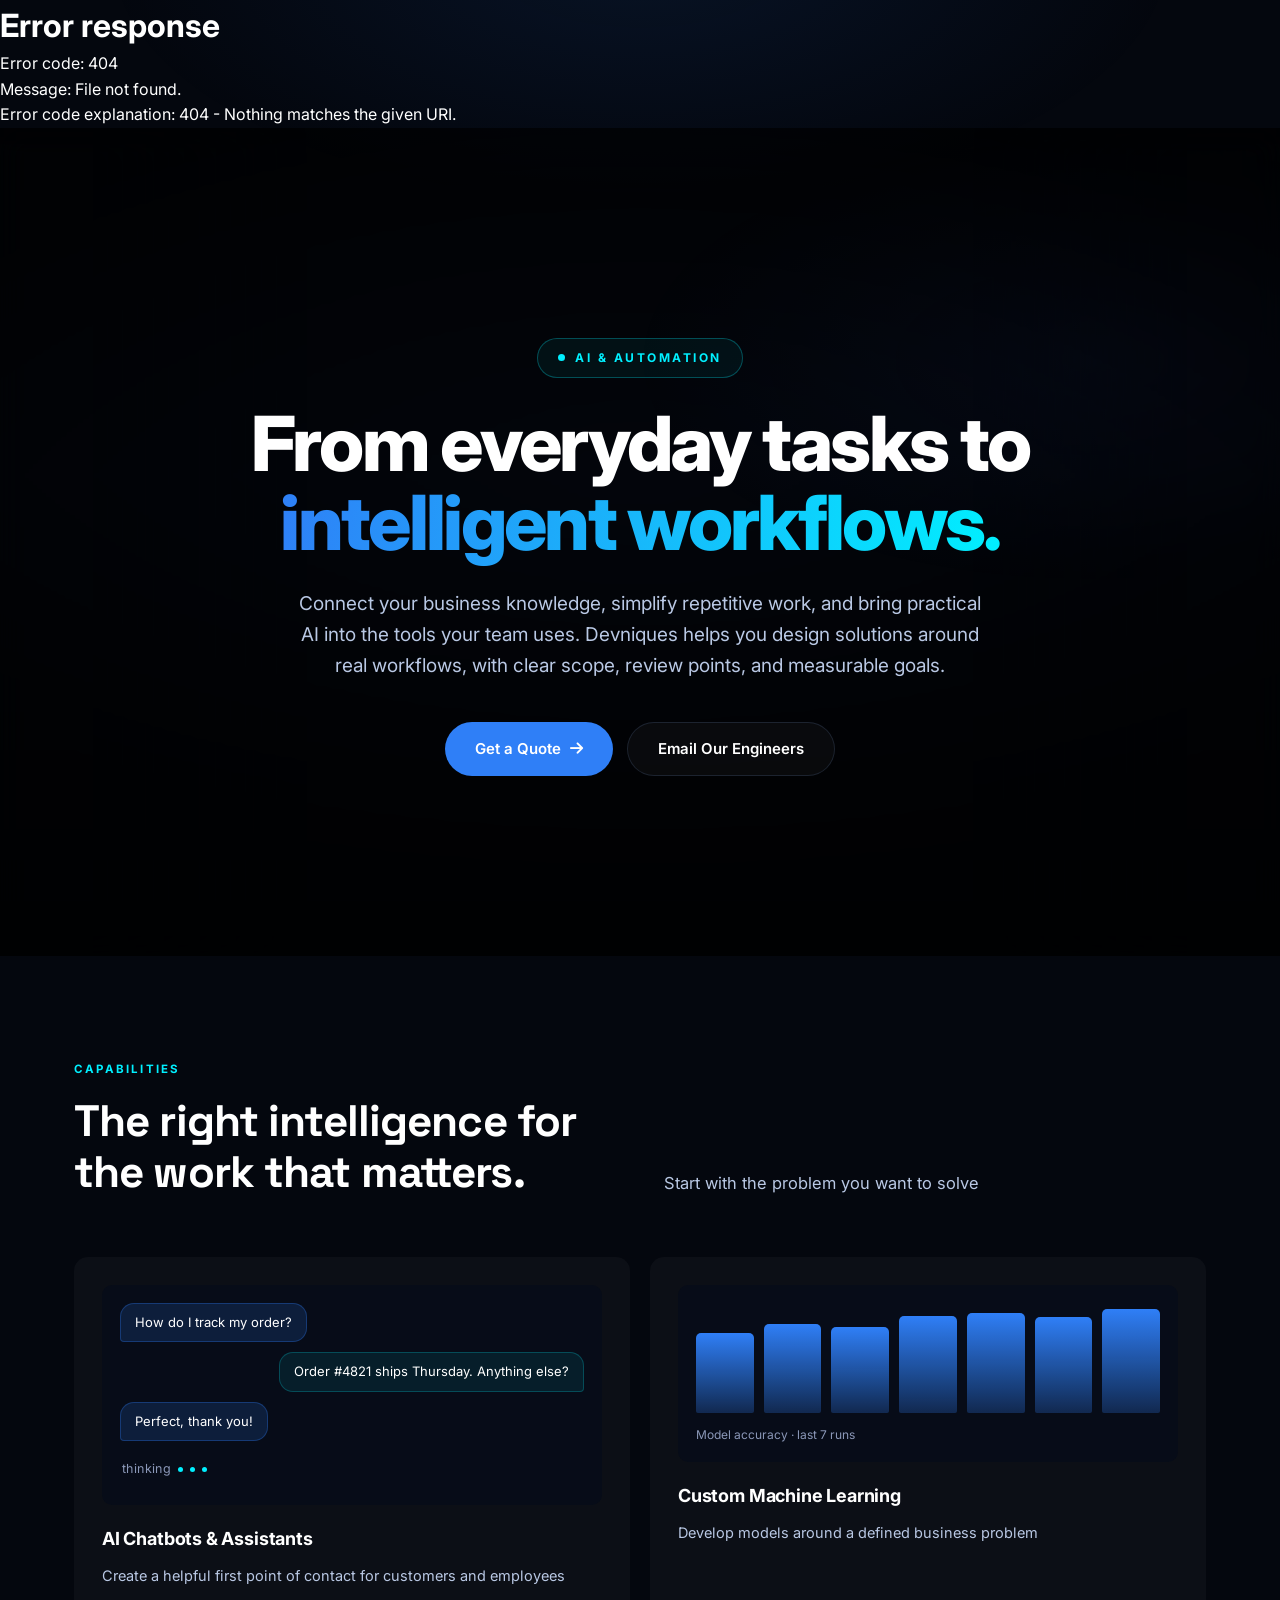
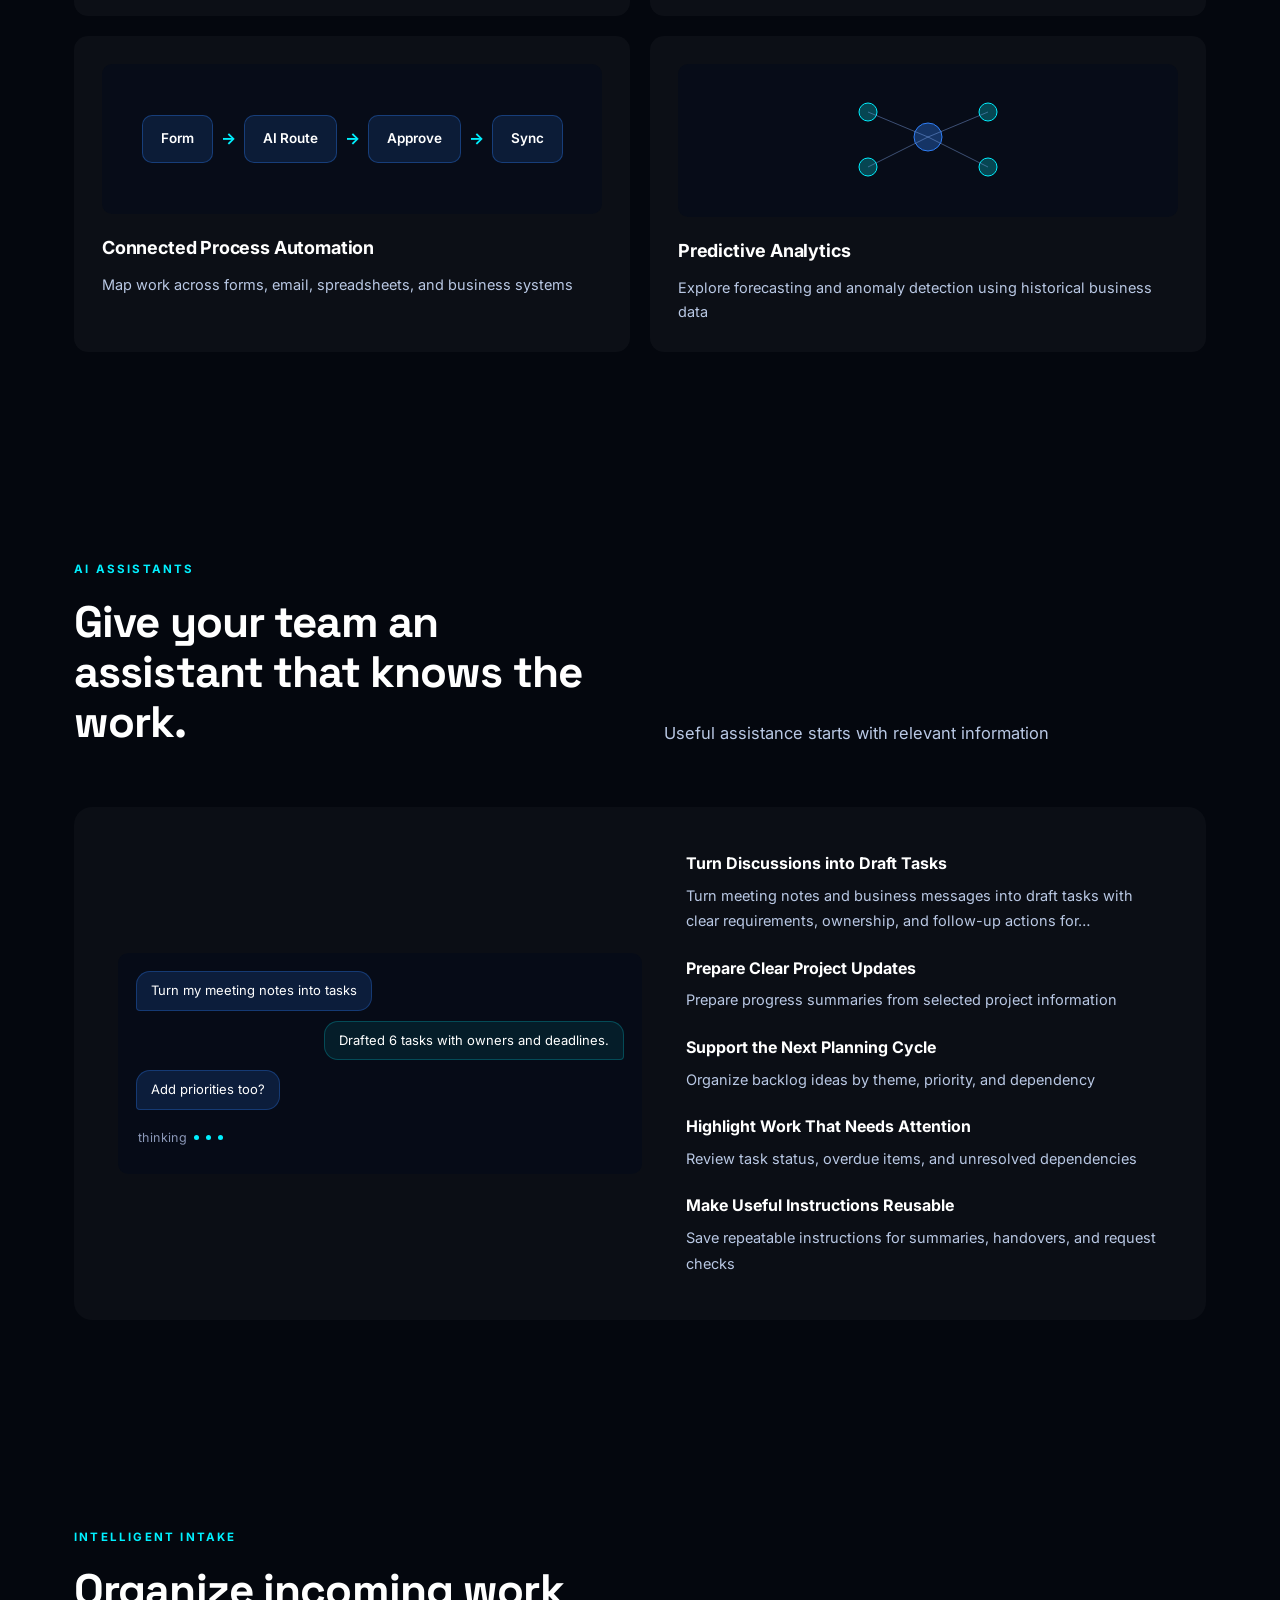
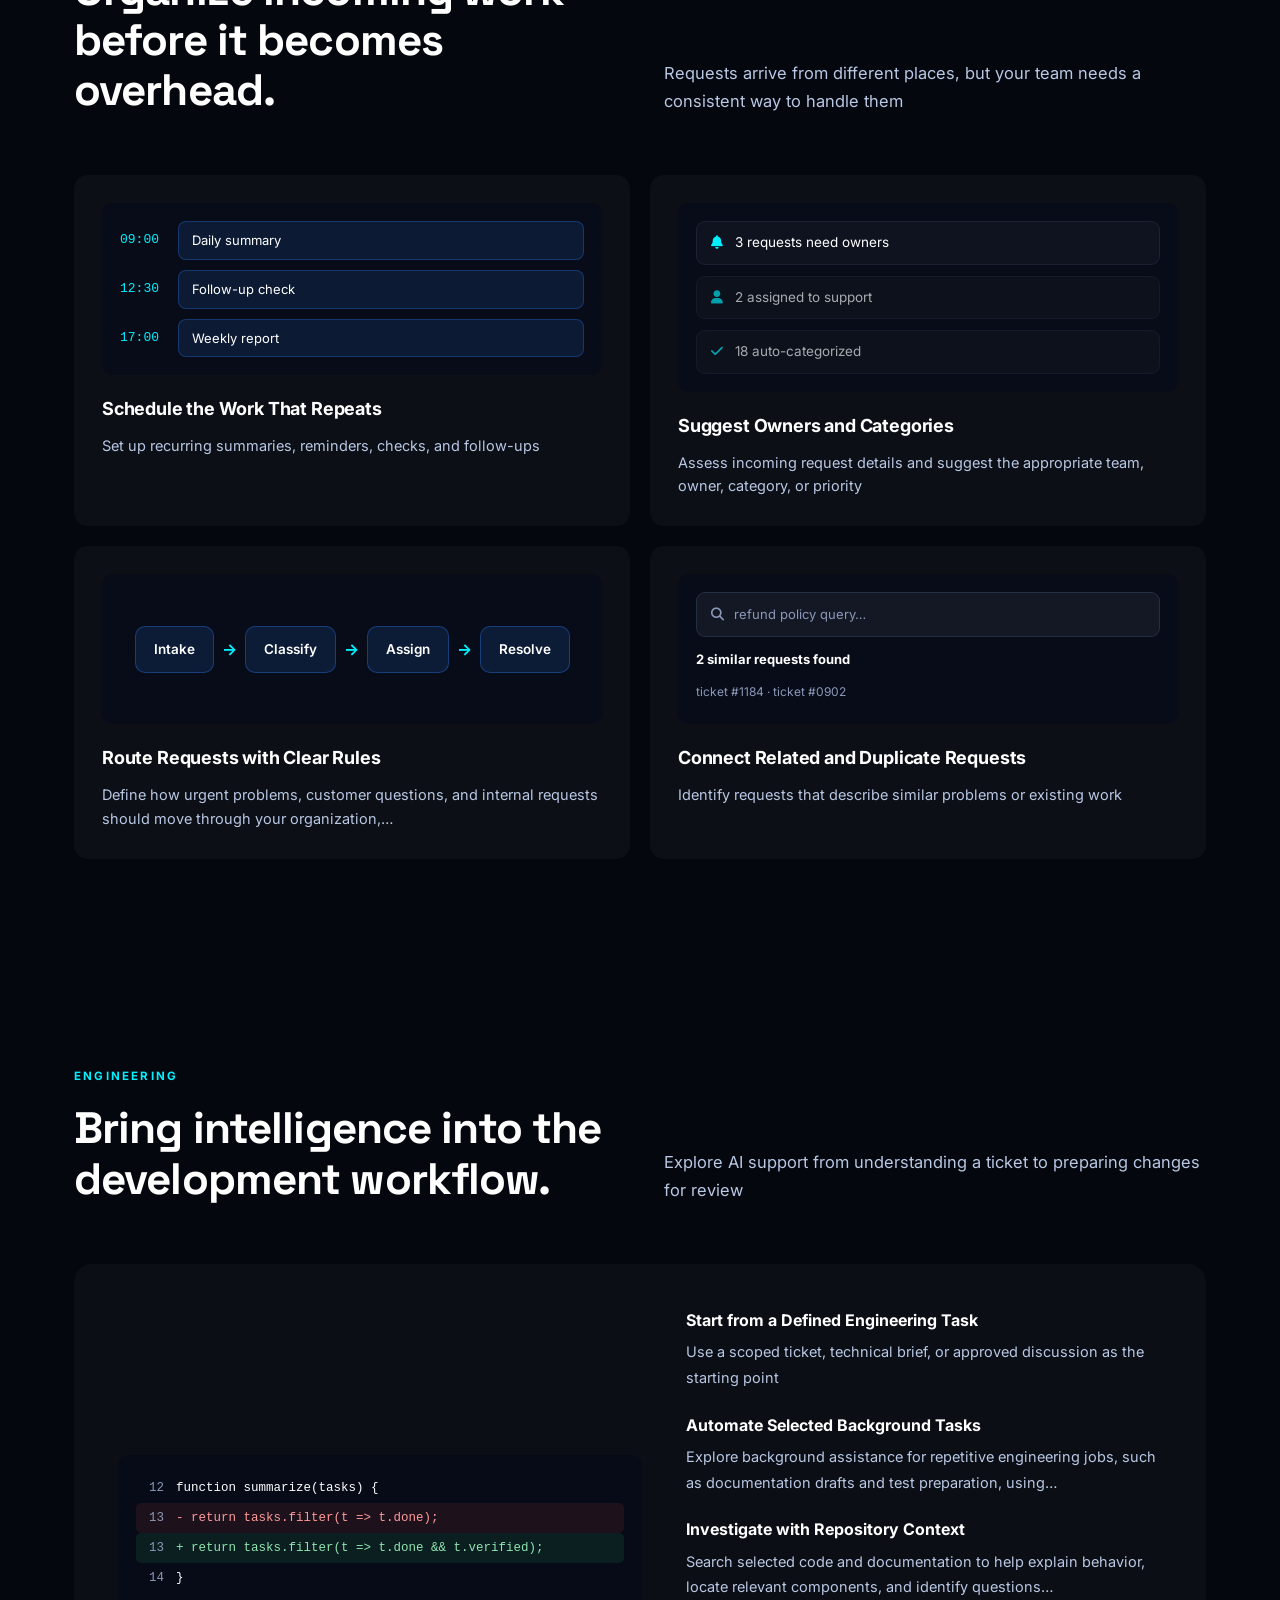
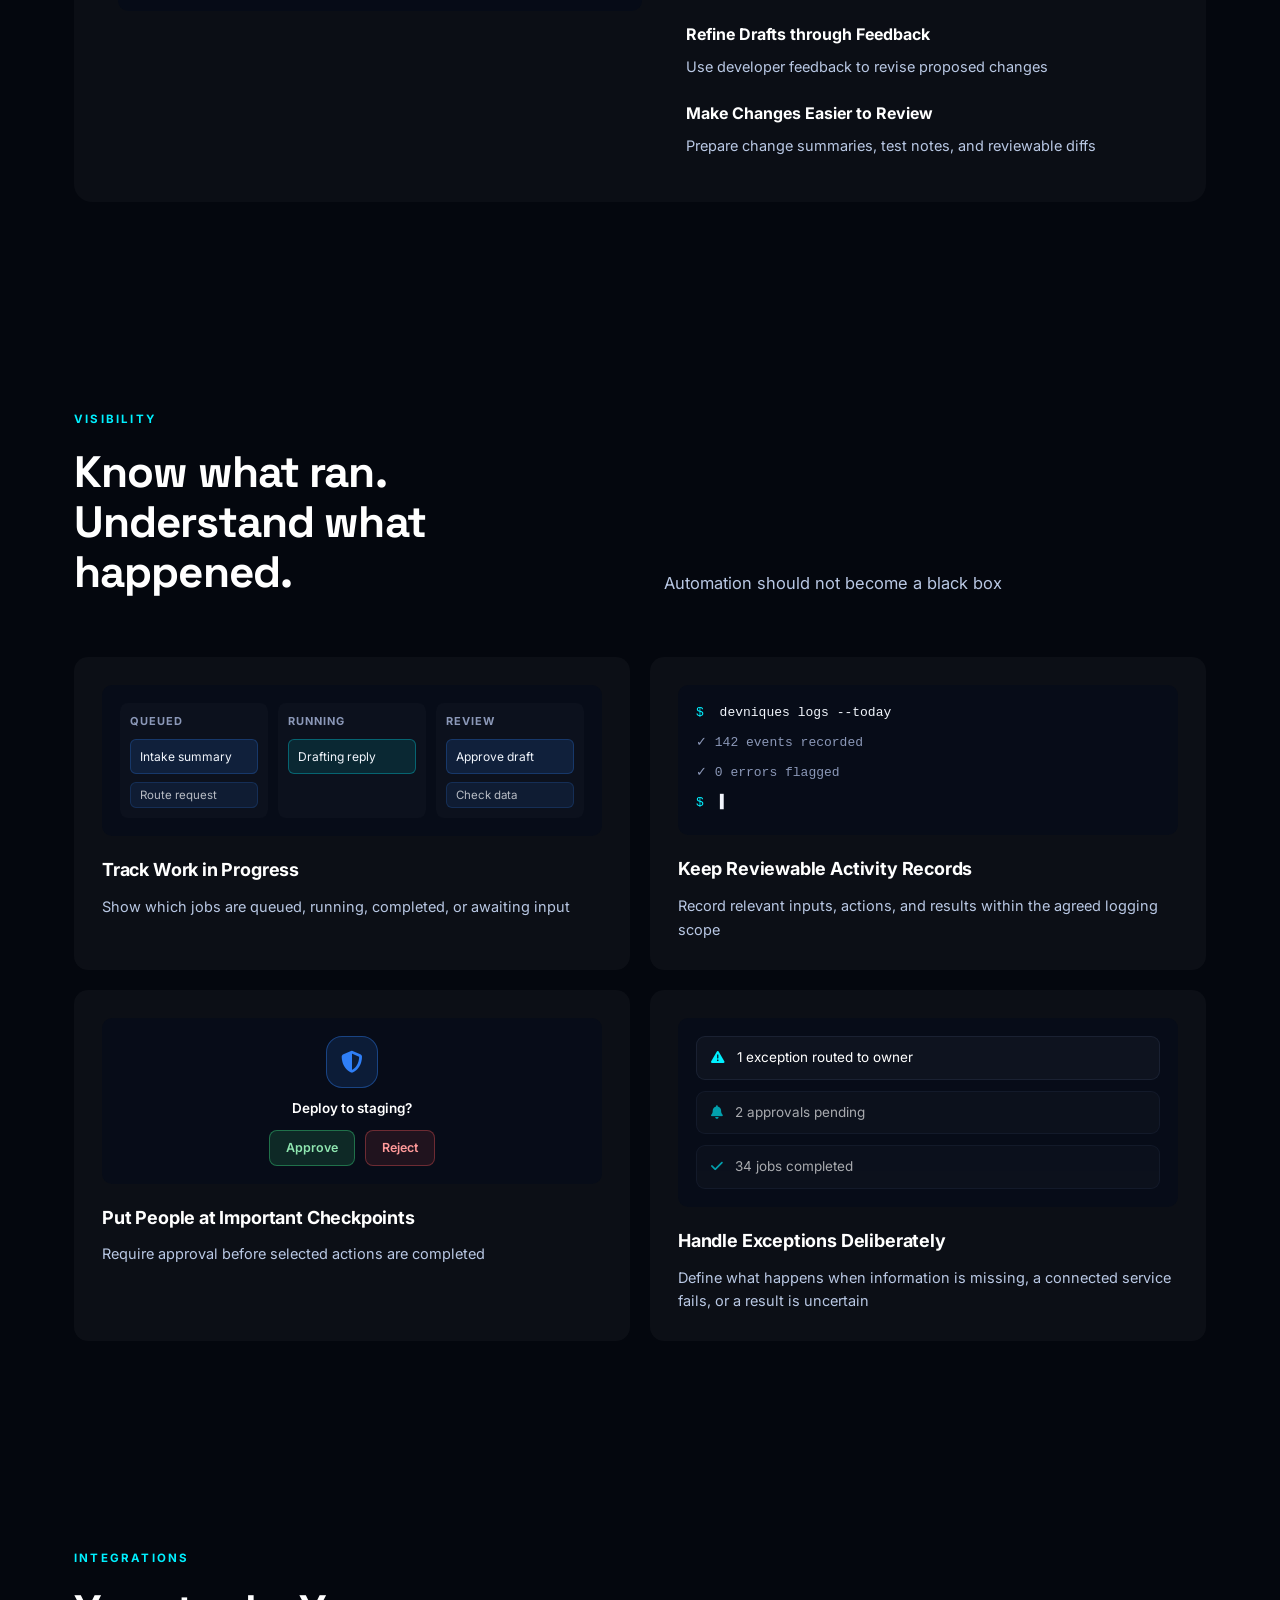
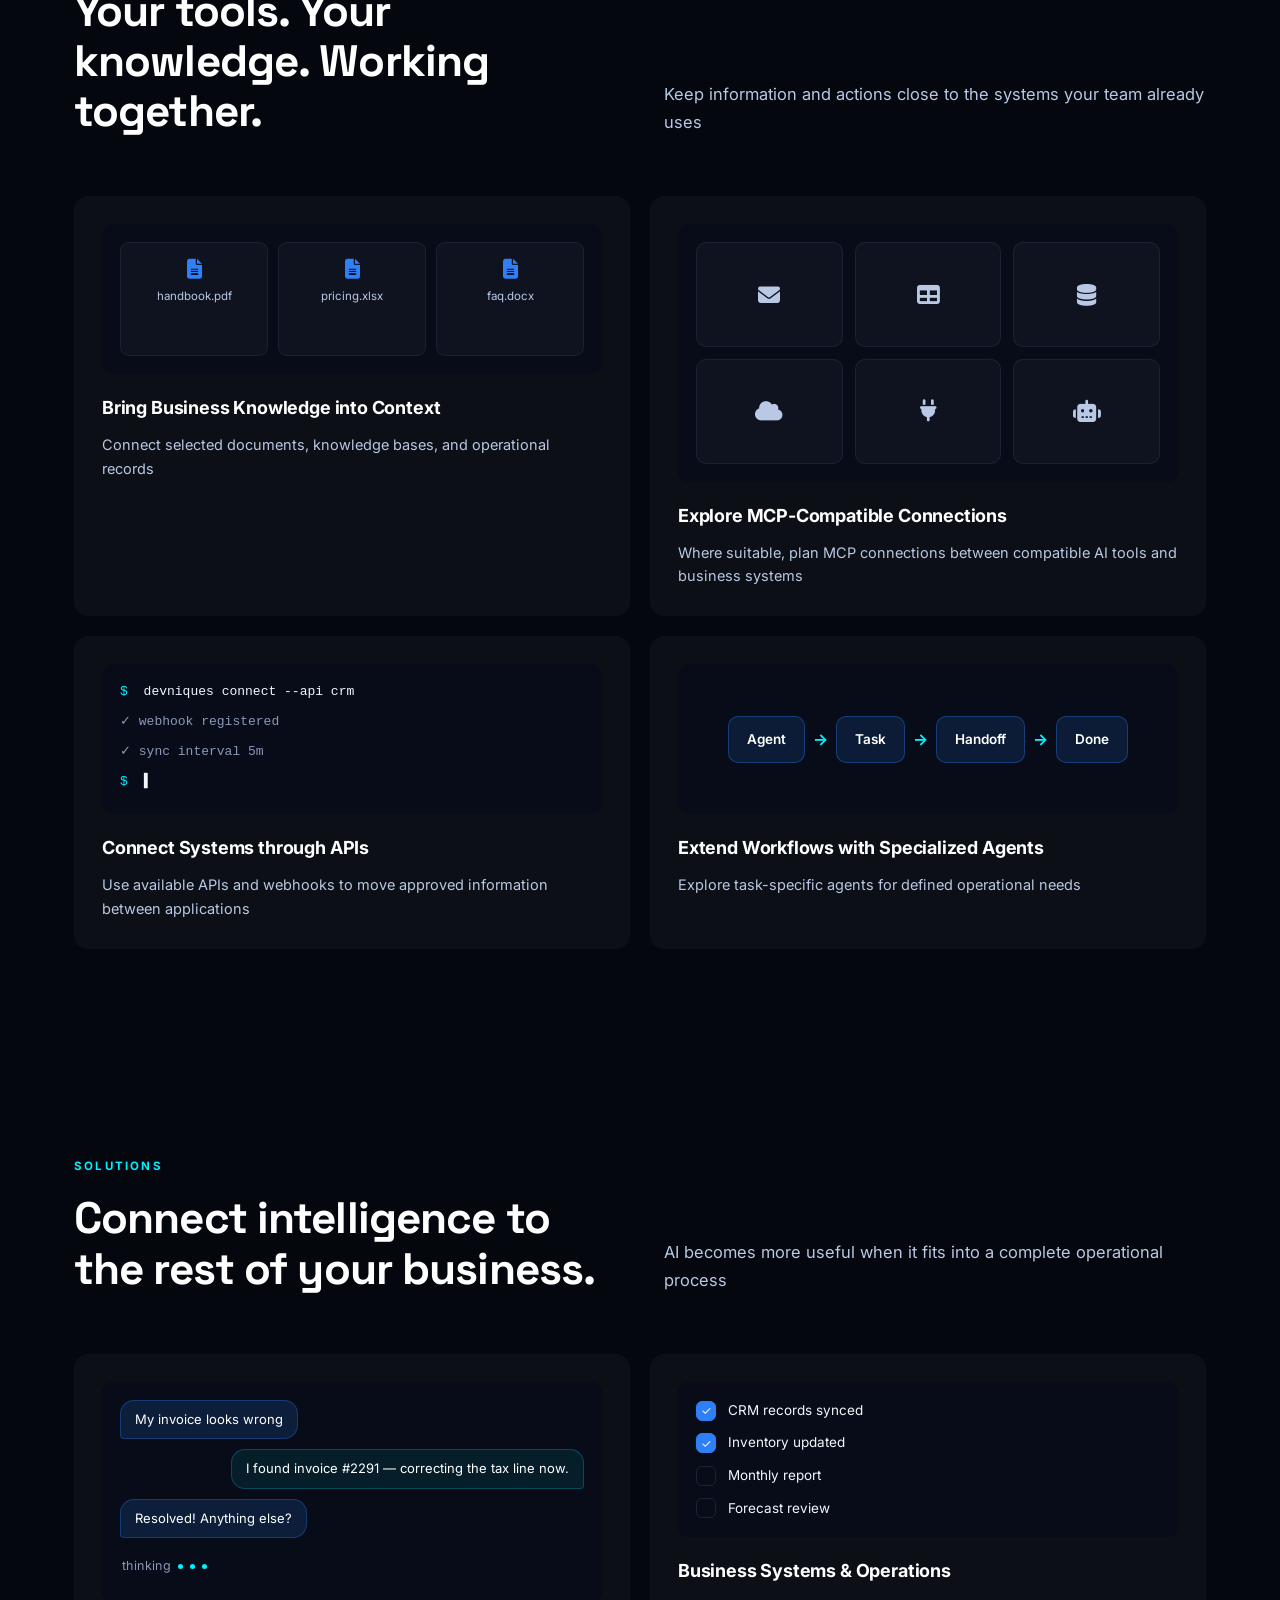
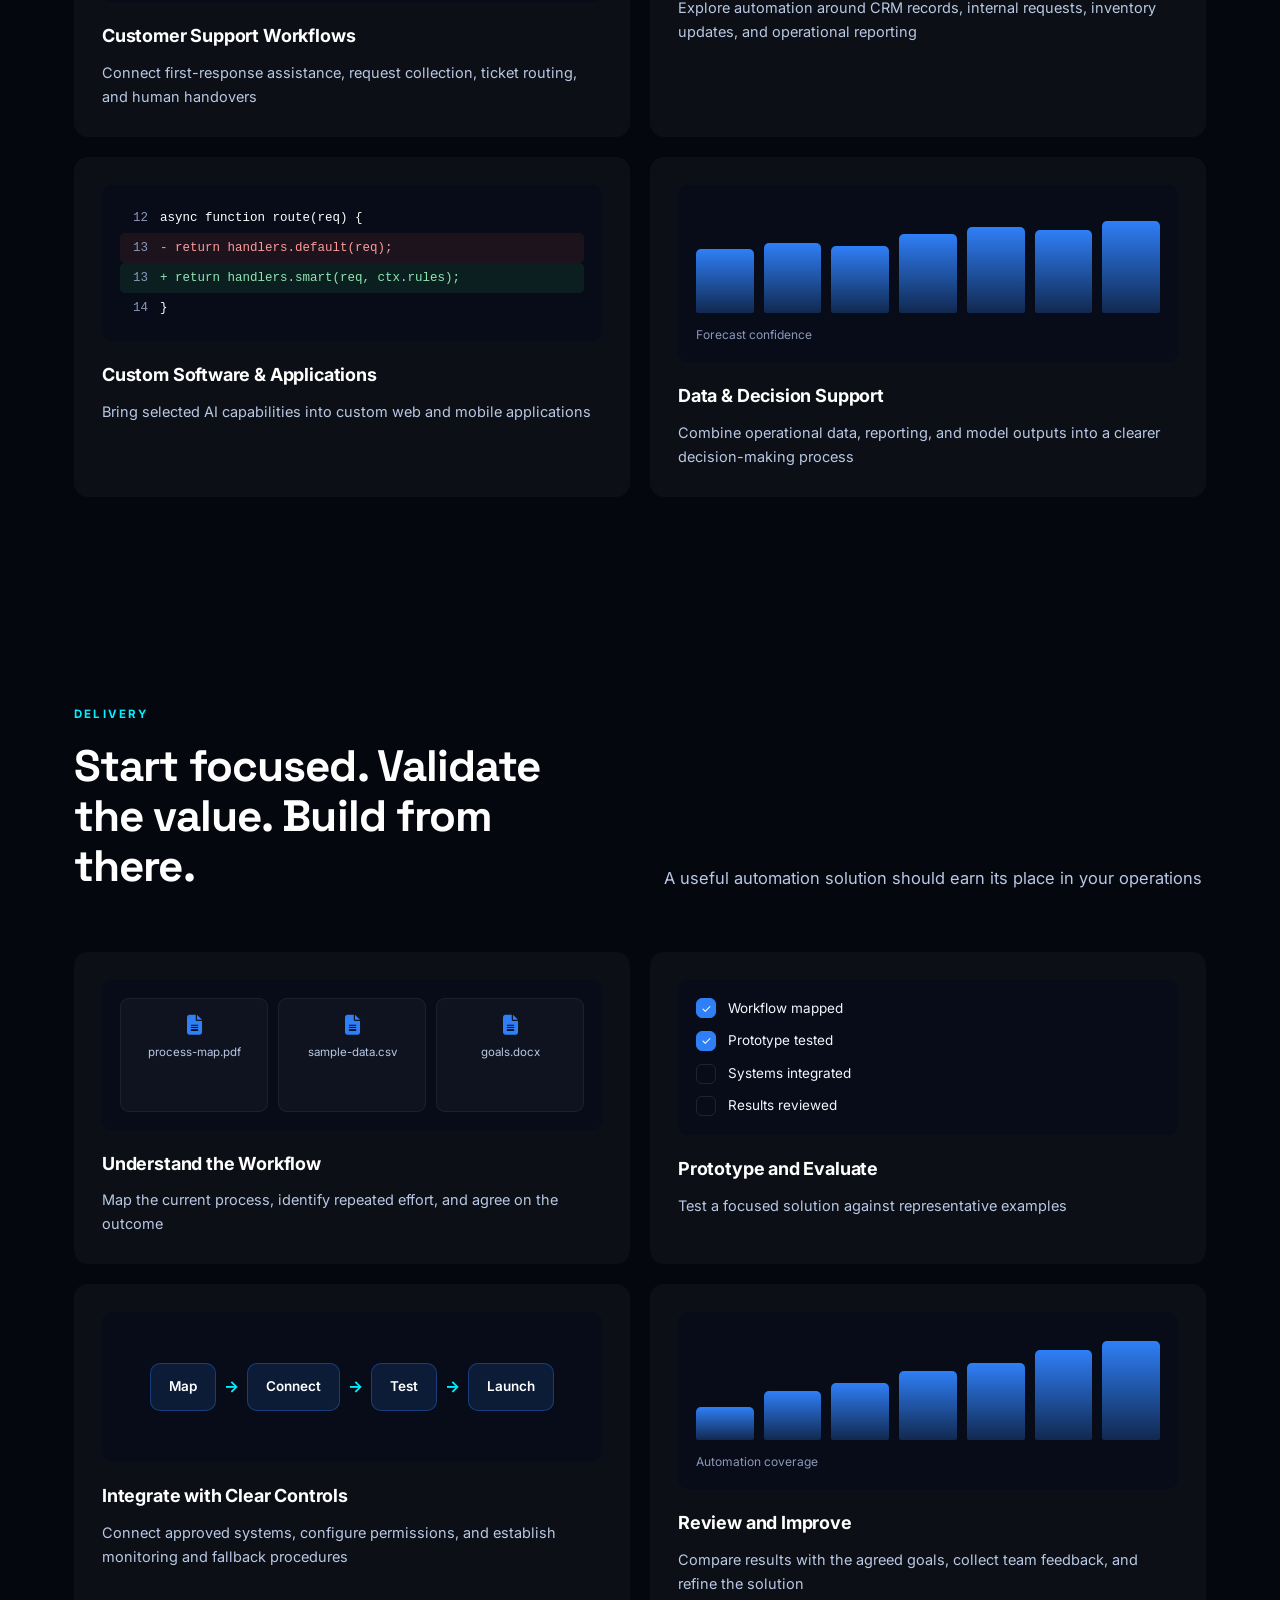
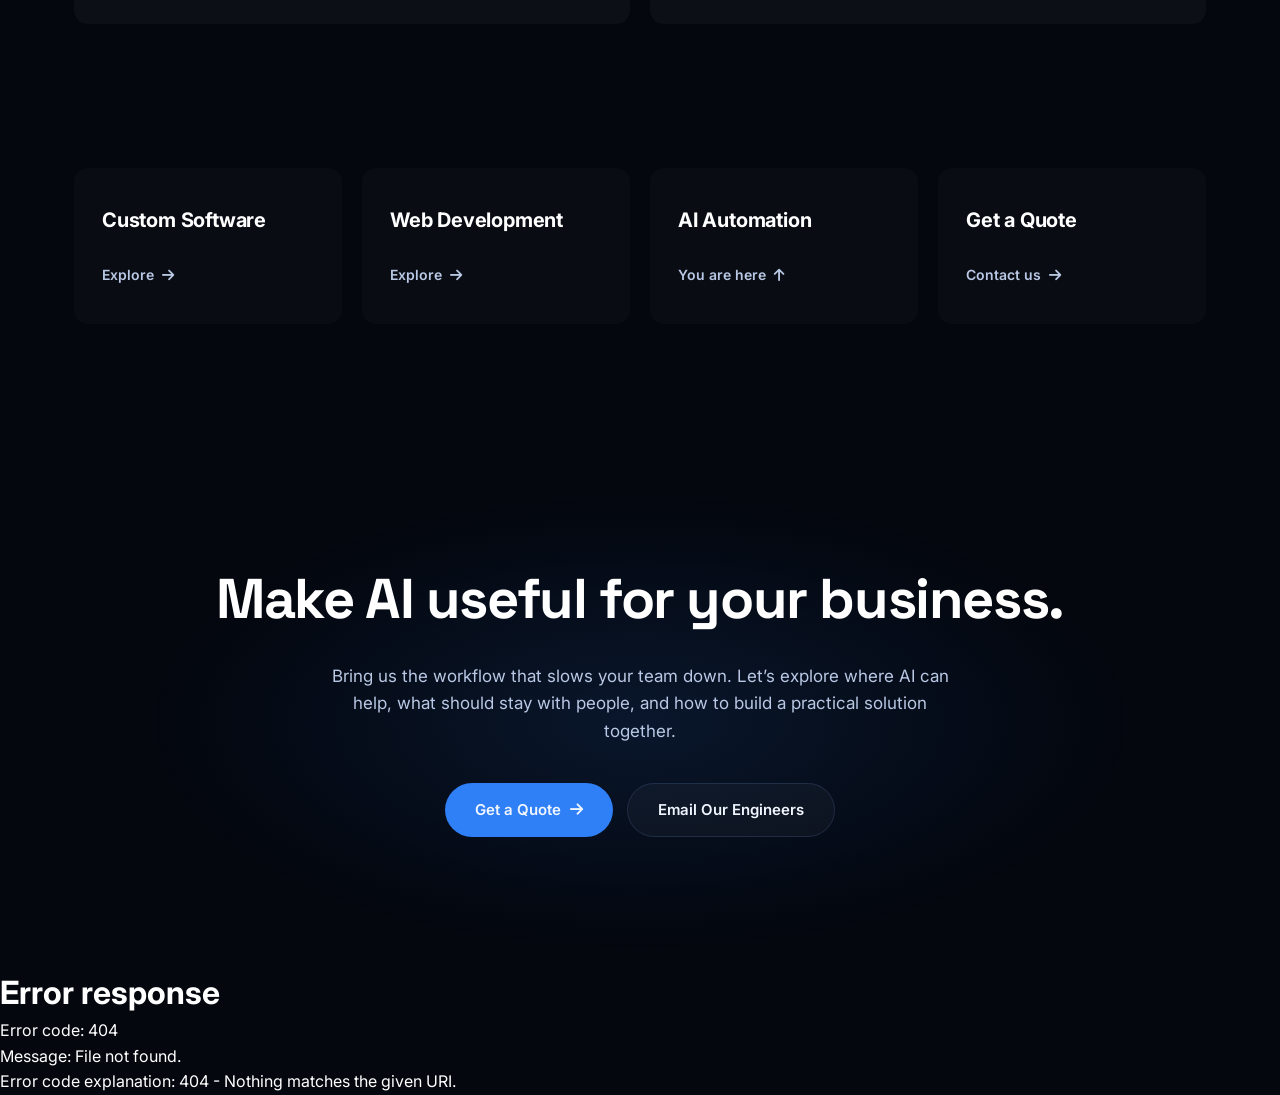
==== ai-automation.html @ 5cc336f6 "Add files via upload" ====
<!DOCTYPE html>
<html lang="en">
<head>
<meta charset="UTF-8">
<meta name="viewport" content="width=device-width, initial-scale=1.0">
<title>AI Automation &ndash; Devniques</title>
<meta name="description" content="AI assistants, custom machine learning, connected workflows, and predictive insights built around your business by Devniques.">
<link rel="preconnect" href="https://fonts.googleapis.com">
<link rel="preconnect" href="https://fonts.gstatic.com" crossorigin>
<link href="https://fonts.googleapis.com/css2?family=Inter:wght@400;500;600;700;800&display=swap" rel="stylesheet">
<link href="https://fonts.googleapis.com/css2?family=Space+Grotesk:wght@500;600;700&display=swap" rel="stylesheet">
<link rel="icon" href="logo-dark.png">
<link rel="stylesheet" href="https://cdnjs.cloudflare.com/ajax/libs/font-awesome/6.4.0/css/all.min.css">
<link rel="stylesheet" href="assets/shared.css">
<style>
/* ===== LINEAR-STYLE AI PAGE — Devniques theme ===== */
:root{
  --lx-bg:#04070e; --lx-bg2:#0a1633;
  --lx-ink:#ffffff; --lx-ink2:#f2f6fd; --lx-muted:#b9c8e4; --lx-muted2:#8b98b8;
  --lx-blue:#2f7ff7; --lx-blue-d:#0d55c4; --lx-cyan:#00f0ff;
  --lx-line:rgba(140,180,255,.14); --lx-line-soft:rgba(140,180,255,.09);
  --lx-card:rgba(255,255,255,.028); --lx-radius:14px;
}
*{margin:0;padding:0;box-sizing:border-box}
html{scroll-behavior:smooth}
body{font-family:'Inter',system-ui,-apple-system,sans-serif;color:var(--lx-ink);background:var(--lx-bg);line-height:1.6;-webkit-font-smoothing:antialiased;overflow-x:hidden}
body::before{content:"";position:fixed;inset:0;z-index:-1;pointer-events:none;
  background:radial-gradient(ellipse 60% 40% at 50% -5%,rgba(47,127,247,.10),transparent 70%),
             radial-gradient(ellipse 50% 35% at 85% 40%,rgba(22,41,92,.25),transparent 70%);}
img{max-width:100%;display:block}
a{text-decoration:none;color:inherit}
.wrap{max-width:1180px;margin:0 auto;padding:0 24px}
/* reveal */
.rv{opacity:0;transform:translateY(26px);transition:opacity .7s ease,transform .7s ease}
.rv.in{opacity:1;transform:none}
/* ===== HERO ===== */
.lx-hero{position:relative;min-height:92vh;display:flex;align-items:center;justify-content:center;text-align:center;overflow:hidden;padding:140px 24px 110px}
.lx-hero-bg{position:absolute;inset:0;z-index:0;overflow:hidden}
.lx-hero-bg video{position:absolute;inset:-45px;width:calc(100% + 90px);height:calc(100% + 90px);object-fit:cover;opacity:.85}
.lx-hero-bg .ai-side-blur{position:absolute;top:0;bottom:0;width:24%;pointer-events:none;backdrop-filter:blur(14px);-webkit-backdrop-filter:blur(14px)}
.lx-hero-bg .ai-side-blur.left{left:0;-webkit-mask-image:linear-gradient(to right,#000 30%,transparent);mask-image:linear-gradient(to right,#000 30%,transparent)}
.lx-hero-bg .ai-side-blur.right{right:0;-webkit-mask-image:linear-gradient(to left,#000 30%,transparent);mask-image:linear-gradient(to left,#000 30%,transparent)}
.lx-hero-bg .ai-bg-shade{position:absolute;inset:0;background:radial-gradient(ellipse 75% 65% at 50% 42%,rgba(0,0,0,.04),rgba(0,0,0,.52) 78%),linear-gradient(180deg,rgba(0,0,0,.42),rgba(0,0,0,.12) 42%,rgba(0,0,0,.62))}
.lx-hero-inner{position:relative;z-index:1;max-width:860px}
.eyebrow{display:inline-flex;align-items:center;gap:10px;font-size:12px;font-weight:700;letter-spacing:2.5px;color:var(--lx-cyan);text-transform:uppercase;margin-bottom:26px;padding:9px 20px;border-radius:999px;background:rgba(0,240,255,.05);border:1px solid rgba(0,240,255,.28)}
.eyebrow::before{content:"";width:7px;height:7px;border-radius:50%;background:var(--lx-cyan)}
.lx-hero h1{font-size:clamp(44px,6.4vw,76px);font-weight:800;letter-spacing:-.035em;line-height:1.04;margin-bottom:26px}
.lx-hero h1 .accent{background:linear-gradient(100deg,var(--lx-blue),var(--lx-cyan));-webkit-background-clip:text;background-clip:text;color:transparent}
.lx-hero p.sub{font-size:clamp(16px,2vw,19px);color:var(--lx-muted);max-width:700px;margin:0 auto 40px;line-height:1.65}
.lx-cta{display:flex;gap:14px;justify-content:center;flex-wrap:wrap}
.btn{display:inline-flex;align-items:center;gap:9px;background:var(--lx-blue);color:#fff;font-weight:600;font-size:15px;padding:14px 30px;border-radius:999px;border:none;cursor:pointer;transition:transform .2s,background .2s}
.btn:hover{background:var(--lx-blue-d);transform:translateY(-2px)}
.btn-outline{background:rgba(255,255,255,.03);color:#fff;border:1px solid var(--lx-line)}
.btn-outline:hover{border-color:var(--lx-blue);background:rgba(47,127,247,.12);transform:translateY(-2px)}
/* ===== SECTIONS ===== */
.lx-sec{padding:104px 0;position:relative}
.split-head{display:grid;grid-template-columns:1fr 1fr;gap:48px;align-items:end;margin-bottom:60px}
.eyebrow-sm{font-size:11.5px;font-weight:700;letter-spacing:2.2px;color:var(--lx-cyan);text-transform:uppercase;margin-bottom:18px}
.split-head h2{font-family:'Space Grotesk',sans-serif;font-size:clamp(30px,3.6vw,44px);font-weight:700;letter-spacing:-.02em;line-height:1.14}
.sh-right p{color:var(--lx-muted);font-size:16.5px;line-height:1.7}
/* bento */
.bento{display:grid;gap:20px}
.bento-2{grid-template-columns:1fr 1fr}
.bento-card{background:rgba(255,255,255,.035);border:none;border-radius:var(--lx-radius);padding:28px;transition:transform .25s,background .25s}
.bento-card:hover{background:rgba(255,255,255,.05);transform:translateY(-3px)}
.bento-card h3{font-size:18px;font-weight:700;margin:20px 0 10px;letter-spacing:-.01em}
.bento-card p{color:var(--lx-muted);font-size:14.5px;line-height:1.65}
/* wide panel */
.wide-panel{background:rgba(255,255,255,.03);border:none;border-radius:18px;padding:44px;display:grid;grid-template-columns:1.1fr 1fr;gap:44px;align-items:center}
.wp-list{list-style:none;display:flex;flex-direction:column;gap:22px}
.wp-list li strong{display:block;font-size:16px;margin-bottom:6px}
.wp-list li span{color:var(--lx-muted);font-size:14.5px;line-height:1.6}
/* ===== CSS mock visuals ===== */
.mock{background:rgba(4,10,26,.6);border:none;border-radius:10px;padding:18px;min-height:150px;overflow:hidden}
.mock-chat{display:flex;flex-direction:column;gap:10px}
.mc-row{display:flex}.mc-row.right{justify-content:flex-end}
.mc-bubble{max-width:82%;padding:9px 14px;border-radius:14px;font-size:13px;line-height:1.5}
.mc-in{background:rgba(47,127,247,.16);border:1px solid rgba(47,127,247,.3);border-bottom-left-radius:4px}
.mc-out{background:rgba(0,240,255,.08);border:1px solid rgba(0,240,255,.22);border-bottom-right-radius:4px}
.mc-typing{display:flex;gap:5px;padding:6px 2px}
.mc-typing span{width:7px;height:7px;border-radius:50%;background:var(--lx-muted2);animation:blink 1.2s infinite}
.mc-typing span:nth-child(2){animation-delay:.2s}.mc-typing span:nth-child(3){animation-delay:.4s}
@keyframes blink{0%,100%{opacity:.3}50%{opacity:1}}
.mock-kanban{display:grid;grid-template-columns:1fr 1fr 1fr;gap:10px}
.mk-col{background:rgba(255,255,255,.02);border-radius:8px;padding:10px;display:flex;flex-direction:column;gap:8px}
.mk-head{font-size:11px;font-weight:700;letter-spacing:1px;text-transform:uppercase;color:var(--lx-muted2)}
.mk-card{height:34px;border-radius:6px;background:rgba(47,127,247,.14);border:1px solid rgba(47,127,247,.25)}
.mk-card.short{height:24px;opacity:.6}
.mk-card.run{background:rgba(0,240,255,.10);border-color:rgba(0,240,255,.3);animation:pulse 2s infinite}
@keyframes pulse{0%,100%{opacity:1}50%{opacity:.55}}
.mock-code{font-family:ui-monospace,Menlo,monospace;font-size:12.5px}
.ml{display:flex;gap:12px;padding:5px 10px;border-radius:5px;line-height:1.6}
.ml .ln{color:var(--lx-muted2);min-width:18px;text-align:right;user-select:none}
.ml.del{background:rgba(255,90,90,.09)}.ml.del .lc{color:#ff9a9a}
.ml.add{background:rgba(60,220,130,.09)}.ml.add .lc{color:#8fe6b0}
.mock-term{font-family:ui-monospace,Menlo,monospace;font-size:13px}
.mt-body{display:flex;flex-direction:column;gap:9px}
.mt-line{color:var(--lx-ink2)}.mt-line.dim{color:var(--lx-muted2)}
.mt-p{color:var(--lx-cyan);margin-right:8px}.mt-caret{animation:blink 1s infinite}
.mock-bars{display:flex;flex-direction:column;gap:12px}
.vb-wrap{display:flex;align-items:flex-end;gap:10px;height:110px}
.vb{flex:1;border-radius:5px 5px 2px 2px;background:linear-gradient(180deg,var(--lx-blue),rgba(47,127,247,.25))}
.vb-label{font-size:12px;color:var(--lx-muted2)}
.mock-flow{display:flex;align-items:center;justify-content:center;gap:8px;flex-wrap:wrap;min-height:150px}
.mf-node{background:rgba(47,127,247,.14);border:1px solid rgba(47,127,247,.35);border-radius:10px;padding:12px 18px;font-size:13.5px;font-weight:600}
.mf-arrow{color:var(--lx-cyan);font-weight:700}
.mock-integ{display:grid;grid-template-columns:repeat(3,1fr);gap:12px}
.mi{aspect-ratio:1.4;background:rgba(255,255,255,.03);border:1px solid var(--lx-line-soft);border-radius:10px;display:flex;align-items:center;justify-content:center;font-size:22px;color:var(--lx-muted)}

/* thinking indicator */
.mc-thinking{display:flex;align-items:center;gap:7px;padding:8px 2px;font-size:12.5px;color:var(--lx-muted2);font-style:normal}
.mc-thinking i{font-style:normal;letter-spacing:.4px}
.mc-thinking span{width:5px;height:5px;border-radius:50%;background:var(--lx-cyan);animation:blink 1.2s infinite}
.mc-thinking span:nth-child(3){animation-delay:.2s}.mc-thinking span:nth-child(4){animation-delay:.4s}
/* kanban text cards */
.mk-card{height:auto;min-height:30px;padding:7px 9px;font-size:12px;color:var(--lx-ink2);display:flex;align-items:center}
.mk-card.short{min-height:26px;font-size:11.5px;opacity:.75}
/* checklist */
.mock-check{display:flex;flex-direction:column;gap:11px}
.ck-row{display:flex;align-items:center;gap:12px;font-size:13.5px}
.ck-box{width:20px;height:20px;border-radius:6px;border:1.5px solid var(--lx-line);display:flex;align-items:center;justify-content:center;font-size:12px;color:#fff;flex-shrink:0}
.ck-box.done{background:var(--lx-blue);border-color:var(--lx-blue)}
.ck-txt{color:var(--lx-ink2)}
/* search */
.mock-search{display:flex;flex-direction:column;gap:12px}
.ms-bar{background:rgba(255,255,255,.05);border:1px solid var(--lx-line);border-radius:9px;padding:11px 14px;font-size:13px;color:var(--lx-muted2);display:flex;gap:10px;align-items:center}
.ms-res{font-size:13px}.ms-res.dim{color:var(--lx-muted2);font-size:12px}
/* schedule */
.mock-sched{display:flex;flex-direction:column;gap:10px}
.msc-row{display:flex;gap:14px;align-items:center;font-size:13px}
.msc-time{color:var(--lx-cyan);font-family:ui-monospace,monospace;min-width:44px}
.msc-ev{background:rgba(47,127,247,.13);border:1px solid rgba(47,127,247,.3);border-radius:8px;padding:8px 13px;flex:1}
/* docs */
.mock-docs{display:flex;gap:10px}
.md-doc{flex:1;background:rgba(255,255,255,.03);border:1px solid var(--lx-line-soft);border-radius:9px;padding:16px 8px;display:flex;flex-direction:column;align-items:center;gap:8px;font-size:11.5px;color:var(--lx-muted)}
.md-doc i{font-size:20px;color:var(--lx-blue)}
/* approval */
.mock-appr{display:flex;flex-direction:column;align-items:center;gap:10px;text-align:center}
.ma-shield{width:52px;height:52px;border-radius:16px;background:rgba(47,127,247,.14);border:1px solid rgba(47,127,247,.4);display:flex;align-items:center;justify-content:center;font-size:22px;color:var(--lx-blue)}
.ma-txt{font-size:13.5px;font-weight:600}
.ma-btns{display:flex;gap:10px}
.ma-ok{background:rgba(60,220,130,.14);border:1px solid rgba(60,220,130,.4);color:#8fe6b0;border-radius:8px;padding:7px 16px;font-size:12.5px;font-weight:600}
.ma-no{background:rgba(255,90,90,.1);border:1px solid rgba(255,90,90,.35);color:#ff9a9a;border-radius:8px;padding:7px 16px;font-size:12.5px;font-weight:600}
/* notify */
.mock-notify{display:flex;flex-direction:column;gap:11px}
.mn-row{display:flex;gap:12px;align-items:center;font-size:13.5px;background:rgba(255,255,255,.03);border:1px solid var(--lx-line-soft);border-radius:9px;padding:10px 14px}
.mn-row.dim{opacity:.65}.mn-row i{color:var(--lx-cyan)}


/* poster animations on scroll-in */
.bento-card.in .vb{animation:vbgrow .9s ease backwards;transform-origin:bottom}
.bento-card.in .vb:nth-child(2){animation-delay:.08s}.bento-card.in .vb:nth-child(3){animation-delay:.16s}
.bento-card.in .vb:nth-child(4){animation-delay:.24s}.bento-card.in .vb:nth-child(5){animation-delay:.32s}
.bento-card.in .vb:nth-child(6){animation-delay:.4s}.bento-card.in .vb:nth-child(7){animation-delay:.48s}
@keyframes vbgrow{from{transform:scaleY(.1)}to{transform:scaleY(1)}}
.bento-card.in .mc-bubble{animation:msgin .5s ease backwards}
.bento-card.in .mc-row:nth-child(2) .mc-bubble{animation-delay:.25s}
.bento-card.in .mc-row:nth-child(3) .mc-bubble{animation-delay:.5s}
@keyframes msgin{from{opacity:0;transform:translateY(10px)}to{opacity:1;transform:none}}
.bento-card.in .mf-arrow{animation:arrpulse 1.6s infinite}
@keyframes arrpulse{0%,100%{opacity:.4}50%{opacity:1}}
.bento-card.in .mk-card{animation:msgin .5s ease backwards}
.bento-card.in .mk-col:nth-child(2) .mk-card{animation-delay:.2s}
.bento-card.in .mk-col:nth-child(3) .mk-card{animation-delay:.4s}
.bento-card.in .ck-row{animation:msgin .45s ease backwards}
.bento-card.in .ck-row:nth-child(2){animation-delay:.12s}.bento-card.in .ck-row:nth-child(3){animation-delay:.24s}
.bento-card.in .ck-row:nth-child(4){animation-delay:.36s}
.bento-card.in .mf-node{animation:msgin .5s ease backwards}
.wide-panel.in .mock{animation:msgin .6s ease backwards}

/* ===== link cards ===== */
.link-row{display:grid;grid-template-columns:repeat(4,1fr);gap:20px}
.link-card{padding:36px 28px;background:rgba(255,255,255,.025);border-radius:var(--lx-radius);transition:background .25s}

.link-card:hover{background:rgba(47,127,247,.06)}
.link-card h3{font-size:20px;font-weight:700;margin-bottom:26px;letter-spacing:-.01em}
.link-card a.more{color:var(--lx-muted);font-size:14px;font-weight:600;display:inline-flex;align-items:center;gap:8px}
.link-card a.more:hover{color:var(--lx-cyan)}
/* ===== final CTA ===== */
.lx-final{position:relative;text-align:center;padding:130px 24px;overflow:hidden}
.lx-final::before{content:"";position:absolute;inset:0;background:radial-gradient(ellipse 55% 60% at 50% 55%,rgba(47,127,247,.13),transparent 70%);pointer-events:none}
.lx-final h2{font-family:'Space Grotesk',sans-serif;font-size:clamp(34px,4.6vw,56px);font-weight:700;letter-spacing:-.025em;margin-bottom:20px;position:relative}
.lx-final p{color:var(--lx-muted);font-size:17px;max-width:620px;margin:0 auto 38px;position:relative}
/* ===== loader (kept) ===== */
#loader{position:fixed;inset:0;z-index:10000;background:#050c20;display:flex;flex-direction:column;align-items:center;justify-content:center;gap:22px;transition:clip-path .9s cubic-bezier(.76,0,.24,1),opacity .5s}
#loader.done{clip-path:inset(0 0 100% 0);opacity:0;pointer-events:none}
#loader img{width:120px}
.ld-bar{width:180px;height:3px;background:rgba(255,255,255,.12);border-radius:99px;overflow:hidden}
.ld-bar i{display:block;height:100%;width:40%;background:var(--lx-blue);border-radius:99px;animation:ld 1.1s infinite ease-in-out}
@keyframes ld{0%{transform:translateX(-100%)}100%{transform:translateX(450%)}}
#loader small{color:var(--lx-muted2);letter-spacing:3px;font-size:11px;text-transform:uppercase}
#sprog{position:fixed;top:0;left:0;height:2px;width:0;background:var(--lx-blue);z-index:10001}
/* responsive */
@media(max-width:900px){
  .split-head{grid-template-columns:1fr;gap:20px}
  .bento-2{grid-template-columns:1fr}
  .wide-panel{grid-template-columns:1fr;padding:30px}
  .link-row{grid-template-columns:1fr 1fr}
  .link-card:nth-child(3){border-left:none}
  .link-card{border-top:1px solid var(--lx-line-soft)}
  .link-card:nth-child(-n+2){border-top:none}
  .lx-sec{padding:72px 0}
}
@media(max-width:560px){.link-row{grid-template-columns:1fr}.link-card{border-left:none;border-top:1px solid var(--lx-line-soft)}.link-card:first-child{border-top:none}}
</style>
</head>
<body id="top">
<div id="loader"><img src="logo-white.png" alt="Devniques"><div class="ld-bar"><i></i></div><small>Smart Technology Solutions</small></div>
<div id="sprog"></div>
<noscript><style>#loader,#sprog{display:none!important}</style></noscript>

<div id="navbar"></div>

<main>
<!-- HERO -->
<section class="lx-hero">
  <div class="lx-hero-bg" aria-hidden="true">
    <video autoplay muted loop playsinline preload="metadata" src="videos/ai-hero.mp4"></video>
    <div class="ai-side-blur left"></div>
    <div class="ai-side-blur right"></div>
    <div class="ai-bg-shade"></div>
  </div>
  <div class="lx-hero-inner">
    <div class="eyebrow rv">AI &amp; Automation</div>
    <h1 class="rv">From everyday tasks to <span class="accent">intelligent workflows.</span></h1>
    <p class="sub rv">Connect your business knowledge, simplify repetitive work, and bring practical AI into the tools your team uses. Devniques helps you design solutions around real workflows, with clear scope, review points, and measurable goals.</p>
    <div class="lx-cta rv">
      <a class="btn" href="index.html#contact">Get a Quote <i class="fa-solid fa-arrow-right"></i></a>
      <a class="btn btn-outline" href="mailto:info@devniques.com">Email Our Engineers</a>
    </div>
  </div>
</section>
<section class="lx-sec">
  <div class="wrap">
    <div class="split-head rv">
      <div class="sh-left"><div class="eyebrow-sm">Capabilities</div><h2>The right intelligence for the work that matters.</h2></div>
      <div class="sh-right"><p>Start with the problem you want to solve</p></div>
    </div>
    <div class="bento bento-2"><div class="bento-card rv">
      <div class="mock mock-chat">
      <div class="mc-row"><div class="mc-bubble mc-in">How do I track my order?</div></div>
      <div class="mc-row right"><div class="mc-bubble mc-out">Order #4821 ships Thursday. Anything else?</div></div>
      <div class="mc-row"><div class="mc-bubble mc-in">Perfect, thank you!</div></div>
      <div class="mc-thinking"><i>thinking</i><span></span><span></span><span></span></div>
    </div>
      <h3>AI Chatbots &amp; Assistants</h3>
      <p>Create a helpful first point of contact for customers and employees</p>
    </div><div class="bento-card rv">
      <div class="mock mock-bars"><div class="vb-wrap"><div class="vb" style="height:72%"></div><div class="vb" style="height:81%"></div><div class="vb" style="height:78%"></div><div class="vb" style="height:88%"></div><div class="vb" style="height:91%"></div><div class="vb" style="height:87%"></div><div class="vb" style="height:94%"></div></div><div class="vb-label">Model accuracy · last 7 runs</div></div>
      <h3>Custom Machine Learning</h3>
      <p>Develop models around a defined business problem</p>
    </div><div class="bento-card rv">
      <div class="mock mock-flow">
      <div class="mf-node">Form</div><div class="mf-arrow">→</div>
      <div class="mf-node">AI Route</div><div class="mf-arrow">→</div>
      <div class="mf-node">Approve</div><div class="mf-arrow">→</div>
      <div class="mf-node">Sync</div>
    </div>
      <h3>Connected Process Automation</h3>
      <p>Map work across forms, email, spreadsheets, and business systems</p>
    </div><div class="bento-card rv">
      <div class="mock mock-net">
      <svg viewBox="0 0 200 110" width="100%" height="110"><circle cx="100" cy="55" r="14" fill="rgba(47,127,247,.35)" stroke="#2f7ff7"/><circle cx="40" cy="30" r="9" fill="rgba(0,240,255,.25)" stroke="#00f0ff"/><circle cx="160" cy="30" r="9" fill="rgba(0,240,255,.25)" stroke="#00f0ff"/><circle cx="40" cy="85" r="9" fill="rgba(0,240,255,.25)" stroke="#00f0ff"/><circle cx="160" cy="85" r="9" fill="rgba(0,240,255,.25)" stroke="#00f0ff"/><line x1="100" y1="55" x2="40" y2="30" stroke="rgba(140,180,255,.4)"/><line x1="100" y1="55" x2="160" y2="30" stroke="rgba(140,180,255,.4)"/><line x1="100" y1="55" x2="40" y2="85" stroke="rgba(140,180,255,.4)"/><line x1="100" y1="55" x2="160" y2="85" stroke="rgba(140,180,255,.4)"/></svg>
    </div>
      <h3>Predictive Analytics</h3>
      <p>Explore forecasting and anomaly detection using historical business data</p>
    </div></div>
  </div>
</section><section class="lx-sec">
  <div class="wrap">
    <div class="split-head rv">
      <div class="sh-left"><div class="eyebrow-sm">AI Assistants</div><h2>Give your team an assistant that knows the work.</h2></div>
      <div class="sh-right"><p>Useful assistance starts with relevant information</p></div>
    </div>
    <div class="wide-panel rv"><div class="wp-visual"><div class="mock mock-chat">
      <div class="mc-row"><div class="mc-bubble mc-in">Turn my meeting notes into tasks</div></div>
      <div class="mc-row right"><div class="mc-bubble mc-out">Drafted 6 tasks with owners and deadlines.</div></div>
      <div class="mc-row"><div class="mc-bubble mc-in">Add priorities too?</div></div>
      <div class="mc-thinking"><i>thinking</i><span></span><span></span><span></span></div>
    </div></div>
          <ul class="wp-list"><li><strong>Turn Discussions into Draft Tasks</strong><span>Turn meeting notes and business messages into draft tasks with clear requirements, ownership, and follow-up actions for…</span></li><li><strong>Prepare Clear Project Updates</strong><span>Prepare progress summaries from selected project information</span></li><li><strong>Support the Next Planning Cycle</strong><span>Organize backlog ideas by theme, priority, and dependency</span></li><li><strong>Highlight Work That Needs Attention</strong><span>Review task status, overdue items, and unresolved dependencies</span></li><li><strong>Make Useful Instructions Reusable</strong><span>Save repeatable instructions for summaries, handovers, and request checks</span></li></ul></div>
  </div>
</section><section class="lx-sec">
  <div class="wrap">
    <div class="split-head rv">
      <div class="sh-left"><div class="eyebrow-sm">Intelligent Intake</div><h2>Organize incoming work before it becomes overhead.</h2></div>
      <div class="sh-right"><p>Requests arrive from different places, but your team needs a consistent way to handle them</p></div>
    </div>
    <div class="bento bento-2"><div class="bento-card rv">
      <div class="mock mock-sched"><div class="msc-row"><div class="msc-time">09:00</div><div class="msc-ev">Daily summary</div></div><div class="msc-row"><div class="msc-time">12:30</div><div class="msc-ev">Follow-up check</div></div><div class="msc-row"><div class="msc-time">17:00</div><div class="msc-ev">Weekly report</div></div></div>
      <h3>Schedule the Work That Repeats</h3>
      <p>Set up recurring summaries, reminders, checks, and follow-ups</p>
    </div><div class="bento-card rv">
      <div class="mock mock-notify"><div class="mn-row"><i class="fa-solid fa-bell"></i><span>3 requests need owners</span></div><div class="mn-row dim"><i class="fa-solid fa-user"></i><span>2 assigned to support</span></div><div class="mn-row dim"><i class="fa-solid fa-check"></i><span>18 auto-categorized</span></div></div>
      <h3>Suggest Owners and Categories</h3>
      <p>Assess incoming request details and suggest the appropriate team, owner, category, or priority</p>
    </div><div class="bento-card rv">
      <div class="mock mock-flow">
      <div class="mf-node">Intake</div><div class="mf-arrow">→</div>
      <div class="mf-node">Classify</div><div class="mf-arrow">→</div>
      <div class="mf-node">Assign</div><div class="mf-arrow">→</div>
      <div class="mf-node">Resolve</div>
    </div>
      <h3>Route Requests with Clear Rules</h3>
      <p>Define how urgent problems, customer questions, and internal requests should move through your organization,…</p>
    </div><div class="bento-card rv">
      <div class="mock mock-search">
      <div class="ms-bar"><i class="fa-solid fa-magnifying-glass"></i> refund policy query…</div>
      <div class="ms-res"><strong><strong>2 similar</strong> requests found</strong></div>
      <div class="ms-res dim">ticket #1184 · ticket #0902</div>
    </div>
      <h3>Connect Related and Duplicate Requests</h3>
      <p>Identify requests that describe similar problems or existing work</p>
    </div></div>
  </div>
</section><section class="lx-sec">
  <div class="wrap">
    <div class="split-head rv">
      <div class="sh-left"><div class="eyebrow-sm">Engineering</div><h2>Bring intelligence into the development workflow.</h2></div>
      <div class="sh-right"><p>Explore AI support from understanding a ticket to preparing changes for review</p></div>
    </div>
    <div class="wide-panel rv"><div class="wp-visual"><div class="mock mock-code"><div class="mc-lines">
      <div class="ml"><span class="ln">12</span><span class="lc">function summarize(tasks) {</span></div>
      <div class="ml del"><span class="ln">13</span><span class="lc">-  return tasks.filter(t => t.done);</span></div>
      <div class="ml add"><span class="ln">13</span><span class="lc">+  return tasks.filter(t => t.done && t.verified);</span></div>
      <div class="ml"><span class="ln">14</span><span class="lc">}</span></div>
    </div></div></div>
          <ul class="wp-list"><li><strong>Start from a Defined Engineering Task</strong><span>Use a scoped ticket, technical brief, or approved discussion as the starting point</span></li><li><strong>Automate Selected Background Tasks</strong><span>Explore background assistance for repetitive engineering jobs, such as documentation drafts and test preparation, using…</span></li><li><strong>Investigate with Repository Context</strong><span>Search selected code and documentation to help explain behavior, locate relevant components, and identify questions…</span></li><li><strong>Refine Drafts through Feedback</strong><span>Use developer feedback to revise proposed changes</span></li><li><strong>Make Changes Easier to Review</strong><span>Prepare change summaries, test notes, and reviewable diffs</span></li></ul></div>
  </div>
</section><section class="lx-sec">
  <div class="wrap">
    <div class="split-head rv">
      <div class="sh-left"><div class="eyebrow-sm">Visibility</div><h2>Know what ran. Understand what happened.</h2></div>
      <div class="sh-right"><p>Automation should not become a black box</p></div>
    </div>
    <div class="bento bento-2"><div class="bento-card rv">
      <div class="mock mock-kanban">
      <div class="mk-col"><div class="mk-head">Queued</div><div class="mk-card">Intake summary</div><div class="mk-card short">Route request</div></div>
      <div class="mk-col"><div class="mk-head">Running</div><div class="mk-card run">Drafting reply</div></div>
      <div class="mk-col"><div class="mk-head">Review</div><div class="mk-card">Approve draft</div><div class="mk-card short">Check data</div></div>
    </div>
      <h3>Track Work in Progress</h3>
      <p>Show which jobs are queued, running, completed, or awaiting input</p>
    </div><div class="bento-card rv">
      <div class="mock mock-term"><div class="mt-body">
      <div class="mt-line"><span class="mt-p">$</span> devniques logs --today</div>
      <div class="mt-line dim">✓ 142 events recorded</div>
      <div class="mt-line dim">✓ 0 errors flagged</div>
      <div class="mt-line"><span class="mt-p">$</span> <span class="mt-caret">▍</span></div>
    </div></div>
      <h3>Keep Reviewable Activity Records</h3>
      <p>Record relevant inputs, actions, and results within the agreed logging scope</p>
    </div><div class="bento-card rv">
      <div class="mock mock-appr">
      <div class="ma-shield"><i class="fa-solid fa-shield-halved"></i></div>
      <div class="ma-txt">Deploy to staging?</div>
      <div class="ma-btns"><span class="ma-ok">Approve</span><span class="ma-no">Reject</span></div>
    </div>
      <h3>Put People at Important Checkpoints</h3>
      <p>Require approval before selected actions are completed</p>
    </div><div class="bento-card rv">
      <div class="mock mock-notify"><div class="mn-row"><i class="fa-solid fa-triangle-exclamation"></i><span>1 exception routed to owner</span></div><div class="mn-row dim"><i class="fa-solid fa-bell"></i><span>2 approvals pending</span></div><div class="mn-row dim"><i class="fa-solid fa-check"></i><span>34 jobs completed</span></div></div>
      <h3>Handle Exceptions Deliberately</h3>
      <p>Define what happens when information is missing, a connected service fails, or a result is uncertain</p>
    </div></div>
  </div>
</section><section class="lx-sec">
  <div class="wrap">
    <div class="split-head rv">
      <div class="sh-left"><div class="eyebrow-sm">Integrations</div><h2>Your tools. Your knowledge. Working together.</h2></div>
      <div class="sh-right"><p>Keep information and actions close to the systems your team already uses</p></div>
    </div>
    <div class="bento bento-2"><div class="bento-card rv">
      <div class="mock mock-docs"><div class="md-doc"><i class="fa-solid fa-file-lines"></i><span>handbook.pdf</span></div><div class="md-doc"><i class="fa-solid fa-file-lines"></i><span>pricing.xlsx</span></div><div class="md-doc"><i class="fa-solid fa-file-lines"></i><span>faq.docx</span></div></div>
      <h3>Bring Business Knowledge into Context</h3>
      <p>Connect selected documents, knowledge bases, and operational records</p>
    </div><div class="bento-card rv">
      <div class="mock mock-integ"><div class="mi"><i class="fa-solid fa-envelope"></i></div><div class="mi"><i class="fa-solid fa-table"></i></div><div class="mi"><i class="fa-solid fa-database"></i></div><div class="mi"><i class="fa-solid fa-cloud"></i></div><div class="mi"><i class="fa-solid fa-plug"></i></div><div class="mi"><i class="fa-solid fa-robot"></i></div></div>
      <h3>Explore MCP-Compatible Connections</h3>
      <p>Where suitable, plan MCP connections between compatible AI tools and business systems</p>
    </div><div class="bento-card rv">
      <div class="mock mock-term"><div class="mt-body">
      <div class="mt-line"><span class="mt-p">$</span> devniques connect --api crm</div>
      <div class="mt-line dim">✓ webhook registered</div>
      <div class="mt-line dim">✓ sync interval 5m</div>
      <div class="mt-line"><span class="mt-p">$</span> <span class="mt-caret">▍</span></div>
    </div></div>
      <h3>Connect Systems through APIs</h3>
      <p>Use available APIs and webhooks to move approved information between applications</p>
    </div><div class="bento-card rv">
      <div class="mock mock-flow">
      <div class="mf-node">Agent</div><div class="mf-arrow">→</div>
      <div class="mf-node">Task</div><div class="mf-arrow">→</div>
      <div class="mf-node">Handoff</div><div class="mf-arrow">→</div>
      <div class="mf-node">Done</div>
    </div>
      <h3>Extend Workflows with Specialized Agents</h3>
      <p>Explore task-specific agents for defined operational needs</p>
    </div></div>
  </div>
</section><section class="lx-sec">
  <div class="wrap">
    <div class="split-head rv">
      <div class="sh-left"><div class="eyebrow-sm">Solutions</div><h2>Connect intelligence to the rest of your business.</h2></div>
      <div class="sh-right"><p>AI becomes more useful when it fits into a complete operational process</p></div>
    </div>
    <div class="bento bento-2"><div class="bento-card rv">
      <div class="mock mock-chat">
      <div class="mc-row"><div class="mc-bubble mc-in">My invoice looks wrong</div></div>
      <div class="mc-row right"><div class="mc-bubble mc-out">I found invoice #2291 — correcting the tax line now.</div></div>
      <div class="mc-row"><div class="mc-bubble mc-in">Resolved! Anything else?</div></div>
      <div class="mc-thinking"><i>thinking</i><span></span><span></span><span></span></div>
    </div>
      <h3>Customer Support Workflows</h3>
      <p>Connect first-response assistance, request collection, ticket routing, and human handovers</p>
    </div><div class="bento-card rv">
      <div class="mock mock-check"><div class="ck-row"><div class="ck-box done">✓</div><div class="ck-txt">CRM records synced</div></div><div class="ck-row"><div class="ck-box done">✓</div><div class="ck-txt">Inventory updated</div></div><div class="ck-row"><div class="ck-box"></div><div class="ck-txt">Monthly report</div></div><div class="ck-row"><div class="ck-box"></div><div class="ck-txt">Forecast review</div></div></div>
      <h3>Business Systems &amp; Operations</h3>
      <p>Explore automation around CRM records, internal requests, inventory updates, and operational reporting</p>
    </div><div class="bento-card rv">
      <div class="mock mock-code"><div class="mc-lines">
      <div class="ml"><span class="ln">12</span><span class="lc">async function route(req) {</span></div>
      <div class="ml del"><span class="ln">13</span><span class="lc">-  return handlers.default(req);</span></div>
      <div class="ml add"><span class="ln">13</span><span class="lc">+  return handlers.smart(req, ctx.rules);</span></div>
      <div class="ml"><span class="ln">14</span><span class="lc">}</span></div>
    </div></div>
      <h3>Custom Software &amp; Applications</h3>
      <p>Bring selected AI capabilities into custom web and mobile applications</p>
    </div><div class="bento-card rv">
      <div class="mock mock-bars"><div class="vb-wrap"><div class="vb" style="height:58%"></div><div class="vb" style="height:64%"></div><div class="vb" style="height:61%"></div><div class="vb" style="height:72%"></div><div class="vb" style="height:78%"></div><div class="vb" style="height:75%"></div><div class="vb" style="height:84%"></div></div><div class="vb-label">Forecast confidence</div></div>
      <h3>Data &amp; Decision Support</h3>
      <p>Combine operational data, reporting, and model outputs into a clearer decision-making process</p>
    </div></div>
  </div>
</section><section class="lx-sec">
  <div class="wrap">
    <div class="split-head rv">
      <div class="sh-left"><div class="eyebrow-sm">Delivery</div><h2>Start focused. Validate the value. Build from there.</h2></div>
      <div class="sh-right"><p>A useful automation solution should earn its place in your operations</p></div>
    </div>
    <div class="bento bento-2"><div class="bento-card rv">
      <div class="mock mock-docs"><div class="md-doc"><i class="fa-solid fa-file-lines"></i><span>process-map.pdf</span></div><div class="md-doc"><i class="fa-solid fa-file-lines"></i><span>sample-data.csv</span></div><div class="md-doc"><i class="fa-solid fa-file-lines"></i><span>goals.docx</span></div></div>
      <h3>Understand the Workflow</h3>
      <p>Map the current process, identify repeated effort, and agree on the outcome</p>
    </div><div class="bento-card rv">
      <div class="mock mock-check"><div class="ck-row"><div class="ck-box done">✓</div><div class="ck-txt">Workflow mapped</div></div><div class="ck-row"><div class="ck-box done">✓</div><div class="ck-txt">Prototype tested</div></div><div class="ck-row"><div class="ck-box"></div><div class="ck-txt">Systems integrated</div></div><div class="ck-row"><div class="ck-box"></div><div class="ck-txt">Results reviewed</div></div></div>
      <h3>Prototype and Evaluate</h3>
      <p>Test a focused solution against representative examples</p>
    </div><div class="bento-card rv">
      <div class="mock mock-flow">
      <div class="mf-node">Map</div><div class="mf-arrow">→</div>
      <div class="mf-node">Connect</div><div class="mf-arrow">→</div>
      <div class="mf-node">Test</div><div class="mf-arrow">→</div>
      <div class="mf-node">Launch</div>
    </div>
      <h3>Integrate with Clear Controls</h3>
      <p>Connect approved systems, configure permissions, and establish monitoring and fallback procedures</p>
    </div><div class="bento-card rv">
      <div class="mock mock-bars"><div class="vb-wrap"><div class="vb" style="height:30%"></div><div class="vb" style="height:45%"></div><div class="vb" style="height:52%"></div><div class="vb" style="height:63%"></div><div class="vb" style="height:70%"></div><div class="vb" style="height:82%"></div><div class="vb" style="height:90%"></div></div><div class="vb-label">Automation coverage</div></div>
      <h3>Review and Improve</h3>
      <p>Compare results with the agreed goals, collect team feedback, and refine the solution</p>
    </div></div>
  </div>
</section><!-- LINK CARDS -->
<section class="lx-sec" style="padding:40px 0 100px">
  <div class="wrap"><div class="link-row rv">
    <div class="link-card"><h3>Custom Software</h3><a class="more" href="index.html#products">Explore <i class="fa-solid fa-arrow-right"></i></a></div>
    <div class="link-card"><h3>Web Development</h3><a class="more" href="index.html#products">Explore <i class="fa-solid fa-arrow-right"></i></a></div>
    <div class="link-card"><h3>AI Automation</h3><a class="more" href="#top">You are here <i class="fa-solid fa-arrow-up"></i></a></div>
    <div class="link-card"><h3>Get a Quote</h3><a class="more" href="index.html#contact">Contact us <i class="fa-solid fa-arrow-right"></i></a></div>
  </div></div>
</section>

<!-- FINAL CTA -->
<section class="lx-final">
  <div class="wrap">
    <h2 class="rv">Make AI useful for your business.</h2>
    <p class="rv">Bring us the workflow that slows your team down. Let&rsquo;s explore where AI can help, what should stay with people, and how to build a practical solution together.</p>
    <div class="lx-cta rv">
      <a class="btn" href="index.html#contact">Get a Quote <i class="fa-solid fa-arrow-right"></i></a>
      <a class="btn btn-outline" href="mailto:info@devniques.com">Email Our Engineers</a>
    </div>
  </div>
</section>
</main>

<div id="footer"></div>

<script>
(function(){
  function loadInto(id, url, after){
    var el = document.getElementById(id);
    if(!el) return;
    fetch(url).then(function(r){ return r.text(); }).then(function(html){
      el.innerHTML = html;
      if(after) after(el);
    }).catch(function(){});
  }
  loadInto('navbar', 'assets/Navbar.html', function(nav){
    if(location.pathname.indexOf('ai-automation') !== -1){
      nav.querySelectorAll('a[href^="#"]').forEach(function(a){
        var h = a.getAttribute('href');
        if(h.length > 1) a.setAttribute('href', 'index.html' + h);
      });
    }
    var burger = nav.querySelector('#burger');
    var links = nav.querySelector('#navLinks');
    if(burger && links){
      burger.addEventListener('click', function(){
        links.classList.toggle('open');
        var n = document.getElementById('nav');
        if(n) n.classList.toggle('open');
      });
    }
  });
  loadInto('footer', 'assets/Footer.html');
})();
</script>
<script>
// Loader + scroll progress + reveal + hero code backdrop
(function(){
  var loader = document.getElementById('loader');
  function hideLoader(){
    if(loader && !loader.classList.contains('done')){
      loader.classList.add('done');
      setTimeout(function(){ loader.style.display = 'none'; }, 1000);
    }
  }
  window.addEventListener('load', function(){ setTimeout(hideLoader, 900); });
  setTimeout(hideLoader, 4000);
  // scroll progress
  var sp = document.getElementById('sprog');
  window.addEventListener('scroll', function(){
    if(!sp) return;
    var hgt = document.documentElement.scrollHeight - innerHeight;
    sp.style.width = (hgt > 0 ? (scrollY / hgt * 100) : 0) + '%';
  }, {passive:true});
  // reveal on scroll
  var io = new IntersectionObserver(function(es){
    es.forEach(function(e){ if(e.isIntersecting){ e.target.classList.add('in'); io.unobserve(e.target); } });
  }, {threshold:.12});
  document.querySelectorAll('.rv').forEach(function(el){ io.observe(el); });
  // hero video handles the backdrop
})();
</script>
</body>
</html>
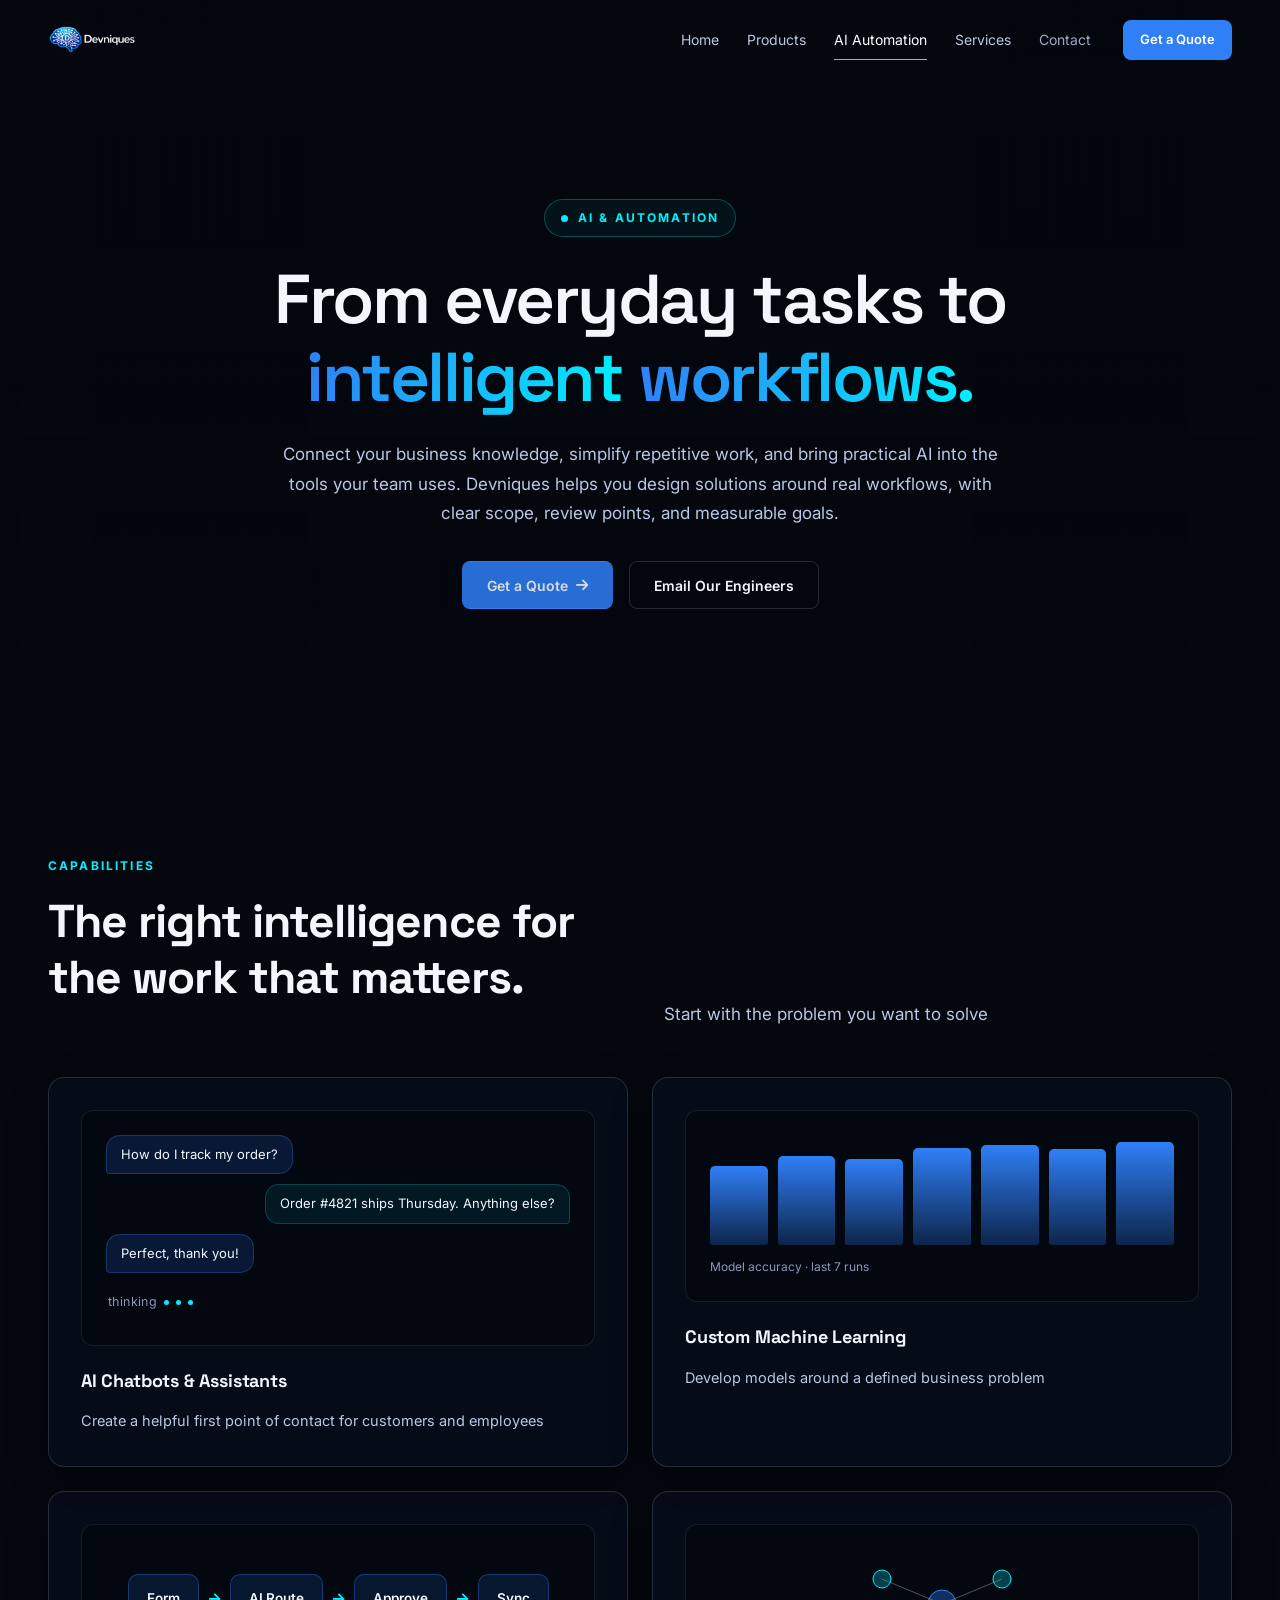
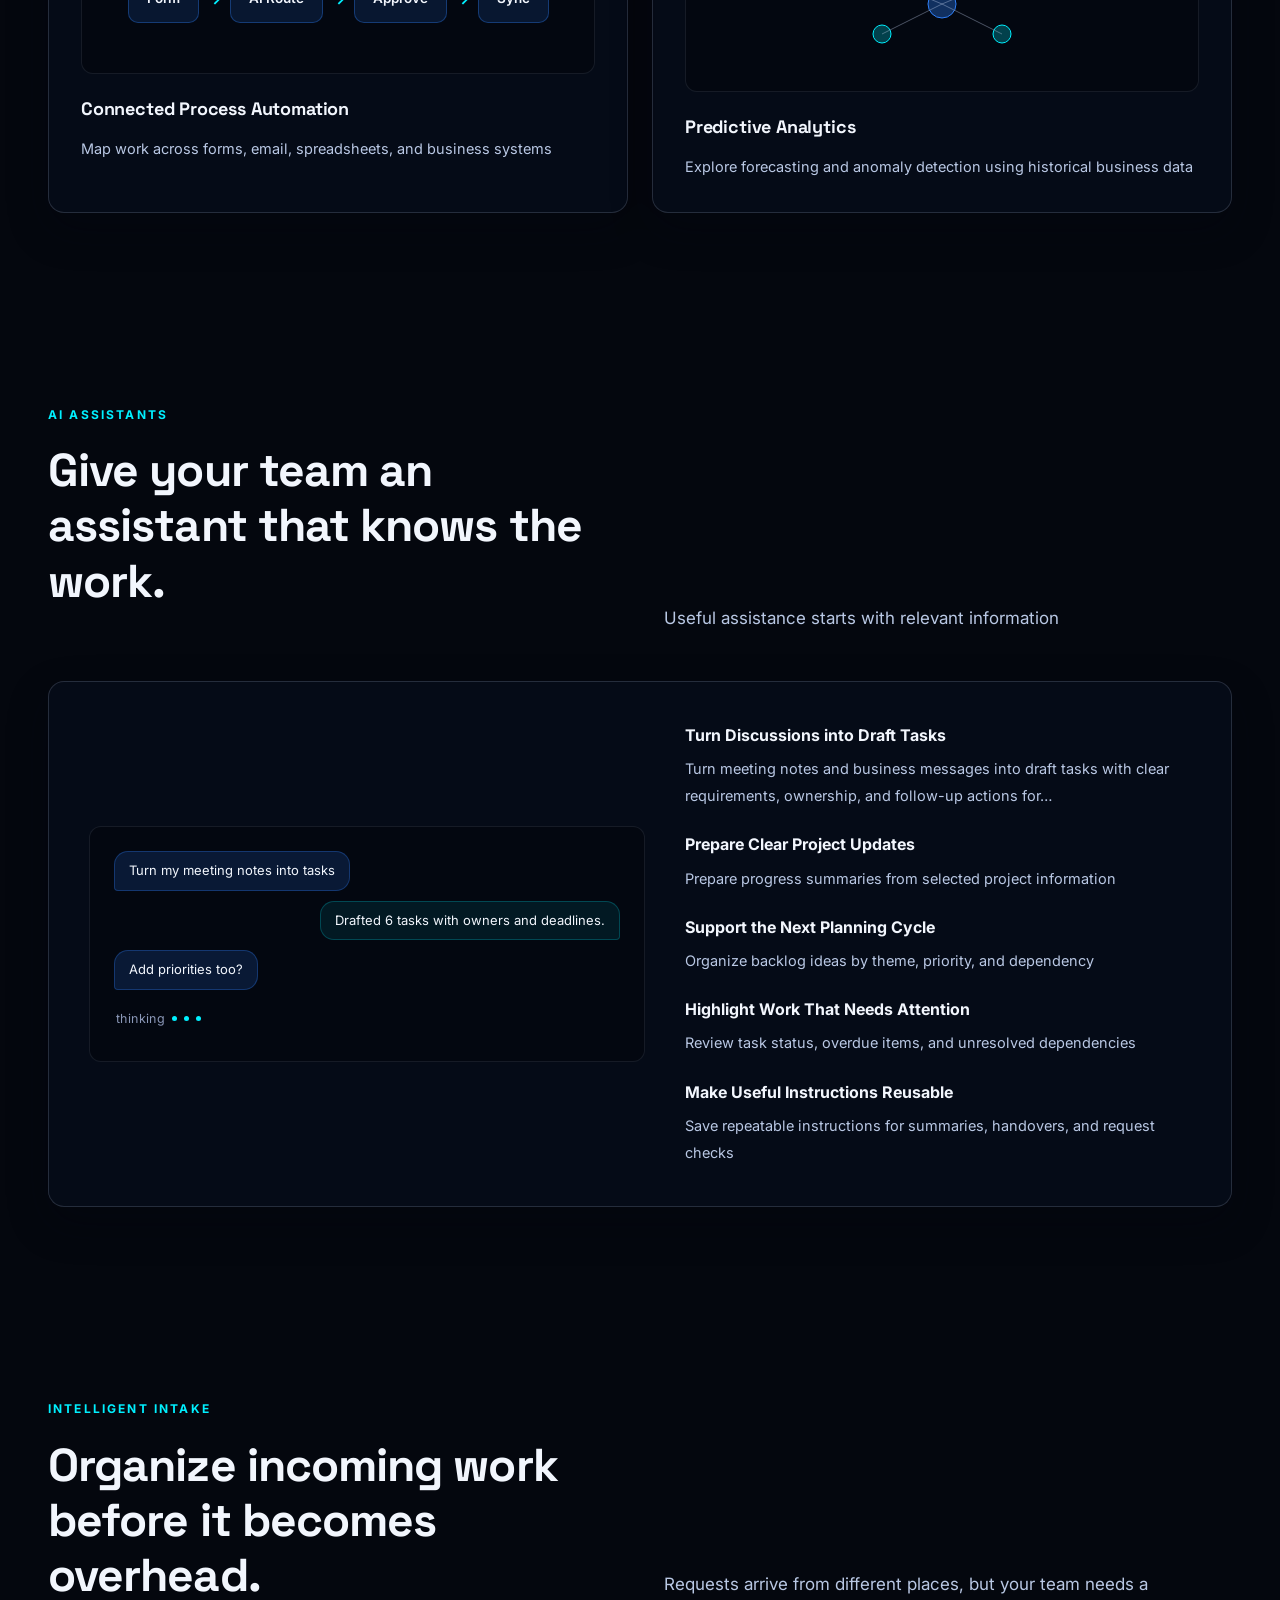
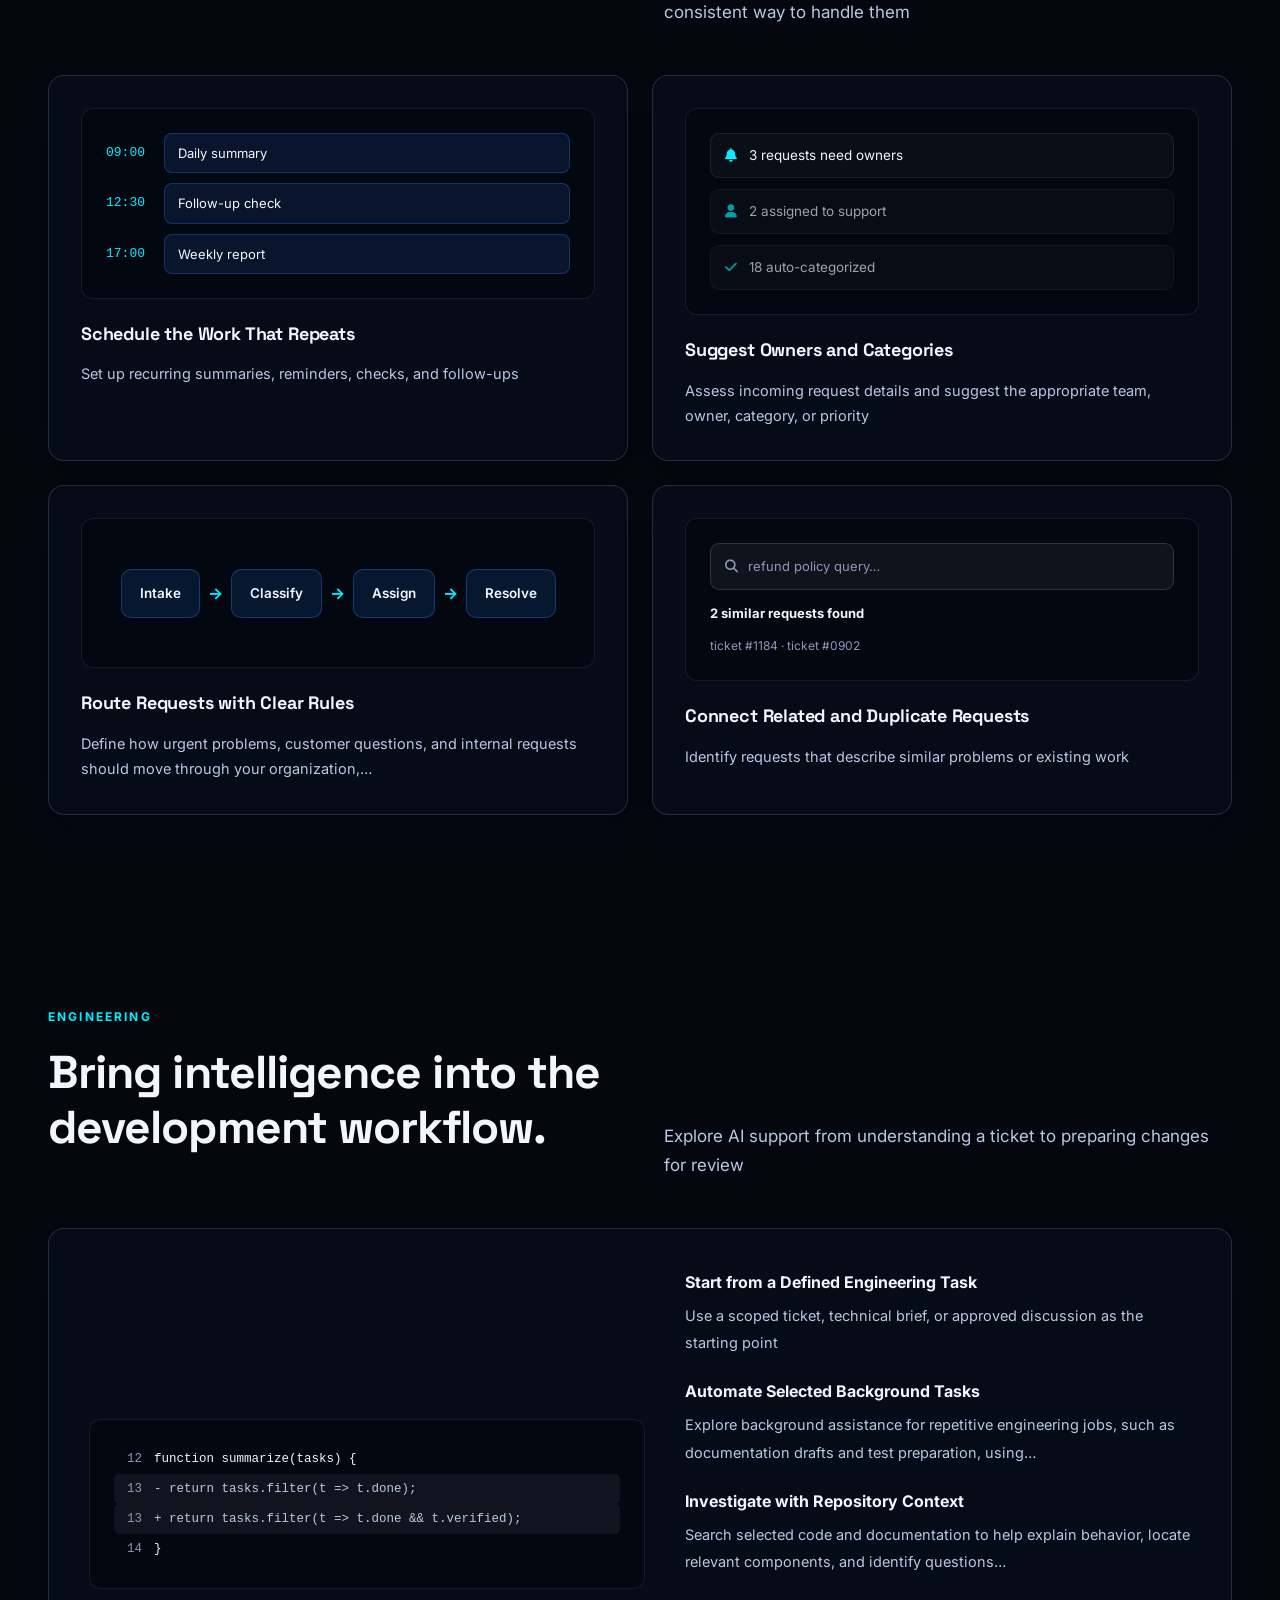
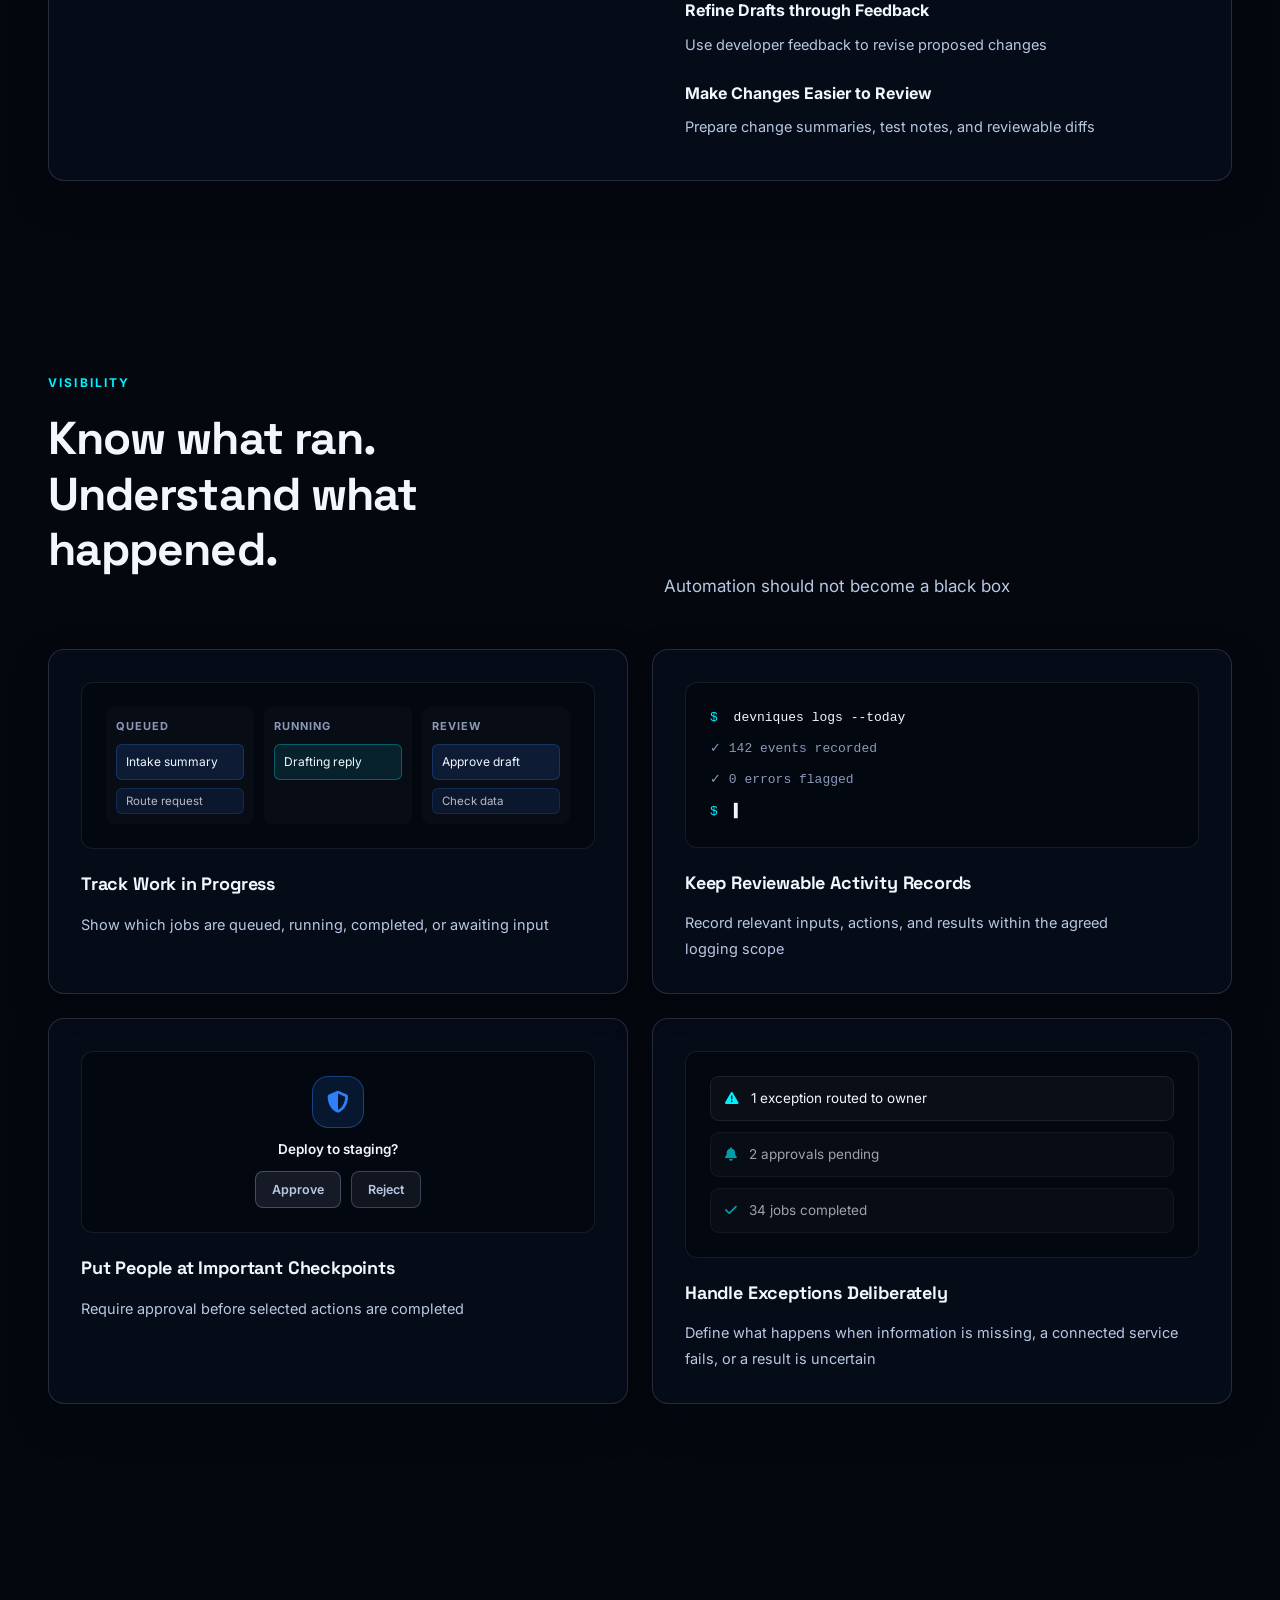
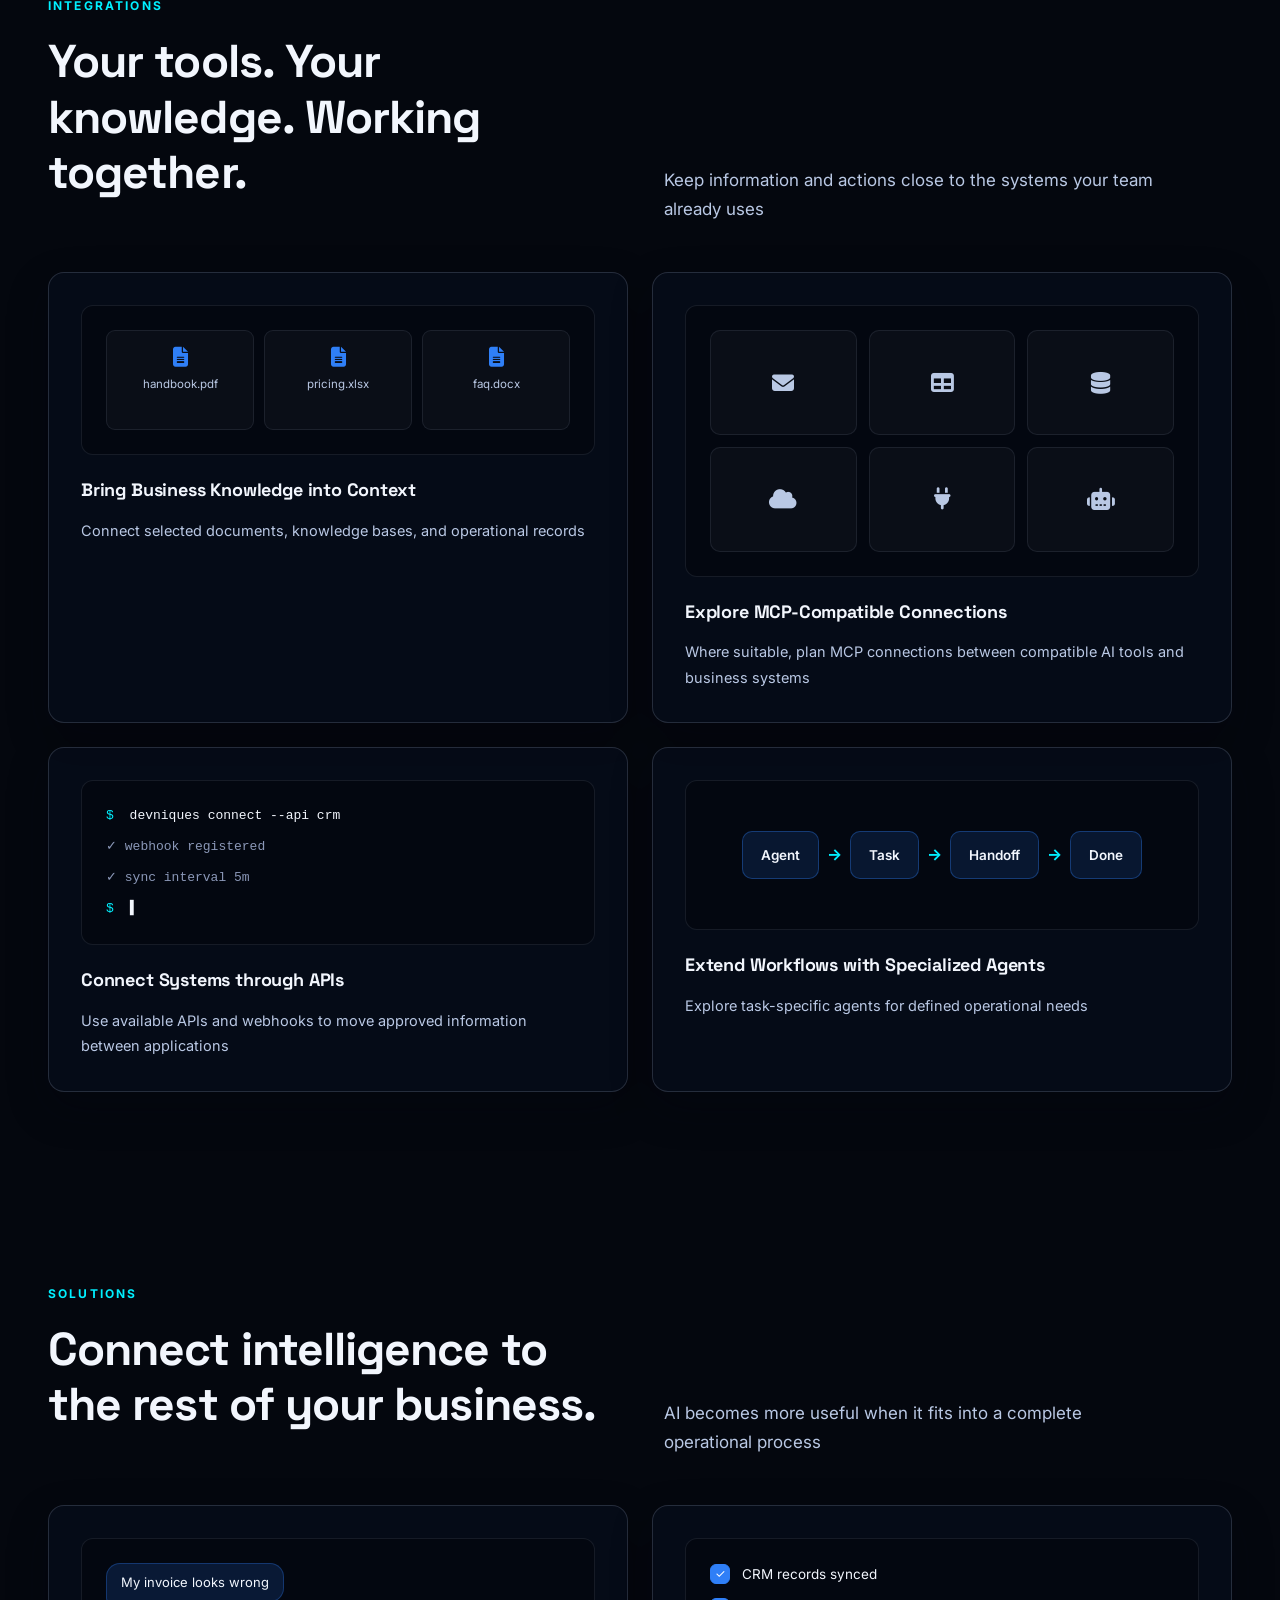
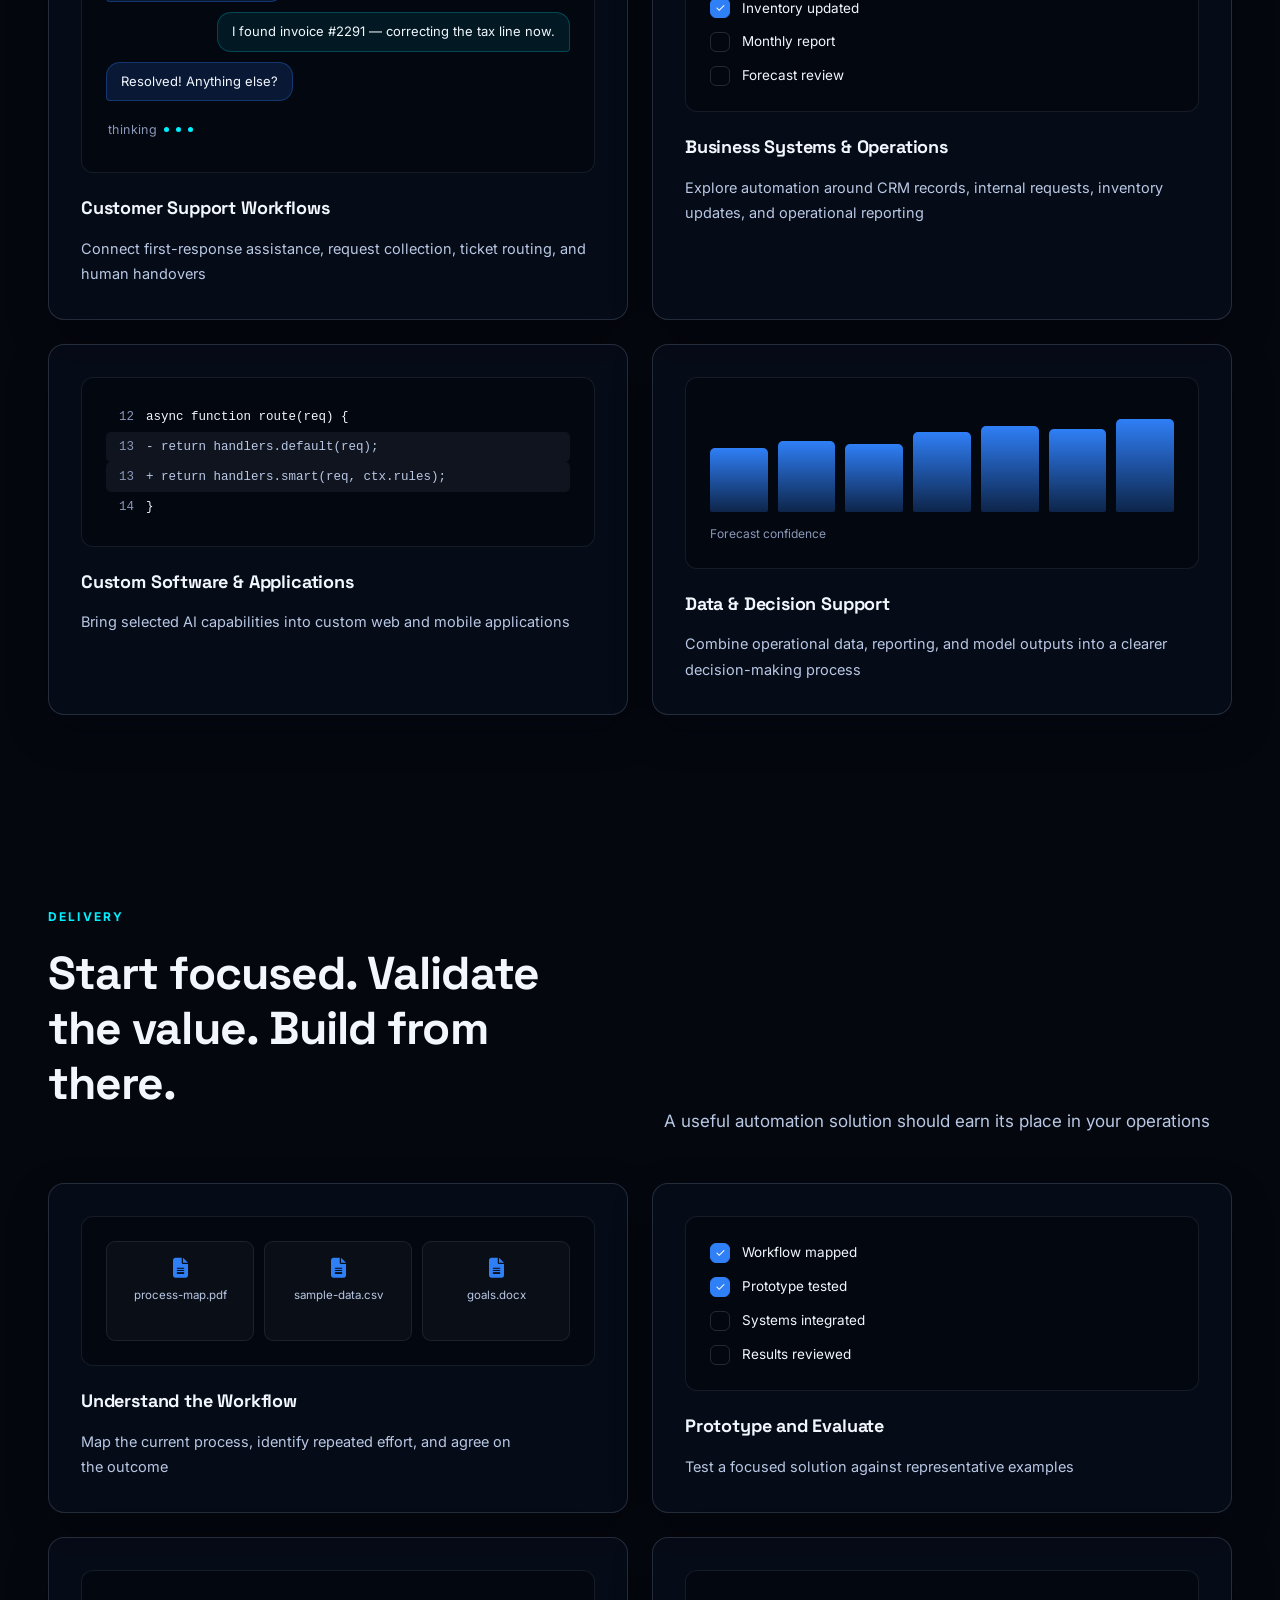
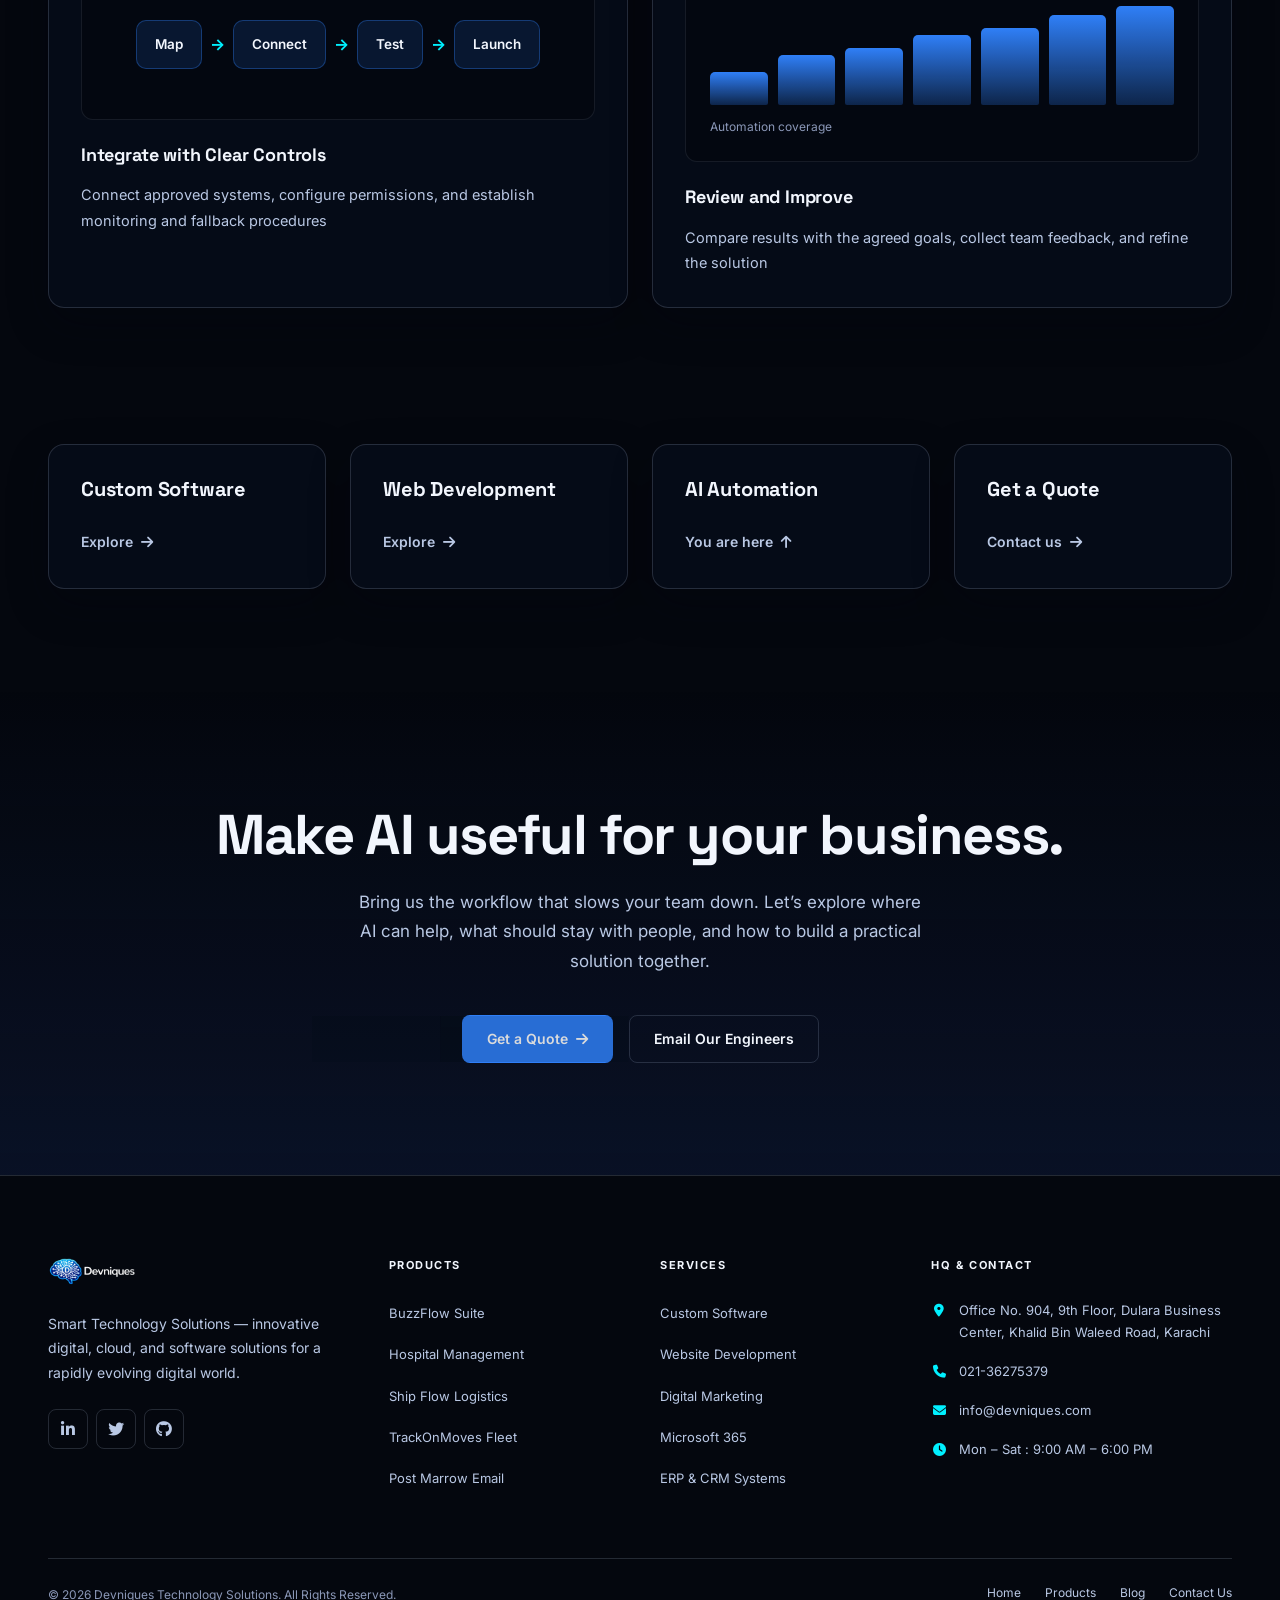
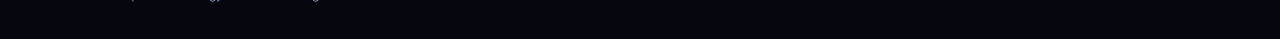
==== commit 67403eec: "Refine Devniques website styling and motion" ====
--- a/ai-automation.html
+++ b/ai-automation.html
@@ -11,14 +11,13 @@
 <link href="https://fonts.googleapis.com/css2?family=Space+Grotesk:wght@500;600;700&display=swap" rel="stylesheet">
 <link rel="icon" href="logo-dark.png">
 <link rel="stylesheet" href="https://cdnjs.cloudflare.com/ajax/libs/font-awesome/6.4.0/css/all.min.css">
-<link rel="stylesheet" href="assets/shared.css">
 <style>
 /* ===== LINEAR-STYLE AI PAGE — Devniques theme ===== */
 :root{
-  --lx-bg:#04070e; --lx-bg2:#0a1633;
+  --lx-bg:#04070e; --lx-bg2:#04070e;
   --lx-ink:#ffffff; --lx-ink2:#f2f6fd; --lx-muted:#b9c8e4; --lx-muted2:#8b98b8;
-  --lx-blue:#2f7ff7; --lx-blue-d:#0d55c4; --lx-cyan:#00f0ff;
-  --lx-line:rgba(140,180,255,.14); --lx-line-soft:rgba(140,180,255,.09);
+  --lx-blue:#2f7ff7; --lx-blue-d:#2f7ff7; --lx-cyan:#00f0ff;
+  --lx-line:rgba(185,200,228,.14); --lx-line-soft:rgba(185,200,228,.09);
   --lx-card:rgba(255,255,255,.028); --lx-radius:14px;
 }
 *{margin:0;padding:0;box-sizing:border-box}
@@ -38,9 +37,9 @@
 .lx-hero-bg{position:absolute;inset:0;z-index:0;overflow:hidden}
 .lx-hero-bg video{position:absolute;inset:-45px;width:calc(100% + 90px);height:calc(100% + 90px);object-fit:cover;opacity:.85}
 .lx-hero-bg .ai-side-blur{position:absolute;top:0;bottom:0;width:24%;pointer-events:none;backdrop-filter:blur(14px);-webkit-backdrop-filter:blur(14px)}
-.lx-hero-bg .ai-side-blur.left{left:0;-webkit-mask-image:linear-gradient(to right,#000 30%,transparent);mask-image:linear-gradient(to right,#000 30%,transparent)}
-.lx-hero-bg .ai-side-blur.right{right:0;-webkit-mask-image:linear-gradient(to left,#000 30%,transparent);mask-image:linear-gradient(to left,#000 30%,transparent)}
-.lx-hero-bg .ai-bg-shade{position:absolute;inset:0;background:radial-gradient(ellipse 75% 65% at 50% 42%,rgba(0,0,0,.04),rgba(0,0,0,.52) 78%),linear-gradient(180deg,rgba(0,0,0,.42),rgba(0,0,0,.12) 42%,rgba(0,0,0,.62))}
+.lx-hero-bg .ai-side-blur.left{left:0;-webkit-mask-image:linear-gradient(to right,#04070e 30%,transparent);mask-image:linear-gradient(to right,#04070e 30%,transparent)}
+.lx-hero-bg .ai-side-blur.right{right:0;-webkit-mask-image:linear-gradient(to left,#04070e 30%,transparent);mask-image:linear-gradient(to left,#04070e 30%,transparent)}
+.lx-hero-bg .ai-bg-shade{position:absolute;inset:0;background:radial-gradient(ellipse 75% 65% at 50% 42%,rgba(4,7,14,.04),rgba(4,7,14,.52) 78%),linear-gradient(180deg,rgba(4,7,14,.42),rgba(4,7,14,.12) 42%,rgba(4,7,14,.62))}
 .lx-hero-inner{position:relative;z-index:1;max-width:860px}
 .eyebrow{display:inline-flex;align-items:center;gap:10px;font-size:12px;font-weight:700;letter-spacing:2.5px;color:var(--lx-cyan);text-transform:uppercase;margin-bottom:26px;padding:9px 20px;border-radius:999px;background:rgba(0,240,255,.05);border:1px solid rgba(0,240,255,.28)}
 .eyebrow::before{content:"";width:7px;height:7px;border-radius:50%;background:var(--lx-cyan)}
@@ -48,9 +47,9 @@
 .lx-hero h1 .accent{background:linear-gradient(100deg,var(--lx-blue),var(--lx-cyan));-webkit-background-clip:text;background-clip:text;color:transparent}
 .lx-hero p.sub{font-size:clamp(16px,2vw,19px);color:var(--lx-muted);max-width:700px;margin:0 auto 40px;line-height:1.65}
 .lx-cta{display:flex;gap:14px;justify-content:center;flex-wrap:wrap}
-.btn{display:inline-flex;align-items:center;gap:9px;background:var(--lx-blue);color:#fff;font-weight:600;font-size:15px;padding:14px 30px;border-radius:999px;border:none;cursor:pointer;transition:transform .2s,background .2s}
+.btn{display:inline-flex;align-items:center;gap:9px;background:var(--lx-blue);color:#ffffff;font-weight:600;font-size:15px;padding:14px 30px;border-radius:999px;border:none;cursor:pointer;transition:transform .2s,background .2s}
 .btn:hover{background:var(--lx-blue-d);transform:translateY(-2px)}
-.btn-outline{background:rgba(255,255,255,.03);color:#fff;border:1px solid var(--lx-line)}
+.btn-outline{background:rgba(255,255,255,.03);color:#ffffff;border:1px solid var(--lx-line)}
 .btn-outline:hover{border-color:var(--lx-blue);background:rgba(47,127,247,.12);transform:translateY(-2px)}
 /* ===== SECTIONS ===== */
 .lx-sec{padding:104px 0;position:relative}
@@ -71,7 +70,7 @@
 .wp-list li strong{display:block;font-size:16px;margin-bottom:6px}
 .wp-list li span{color:var(--lx-muted);font-size:14.5px;line-height:1.6}
 /* ===== CSS mock visuals ===== */
-.mock{background:rgba(4,10,26,.6);border:none;border-radius:10px;padding:18px;min-height:150px;overflow:hidden}
+.mock{background:rgba(4,7,14,.6);border:none;border-radius:10px;padding:18px;min-height:150px;overflow:hidden}
 .mock-chat{display:flex;flex-direction:column;gap:10px}
 .mc-row{display:flex}.mc-row.right{justify-content:flex-end}
 .mc-bubble{max-width:82%;padding:9px 14px;border-radius:14px;font-size:13px;line-height:1.5}
@@ -91,8 +90,8 @@
 .mock-code{font-family:ui-monospace,Menlo,monospace;font-size:12.5px}
 .ml{display:flex;gap:12px;padding:5px 10px;border-radius:5px;line-height:1.6}
 .ml .ln{color:var(--lx-muted2);min-width:18px;text-align:right;user-select:none}
-.ml.del{background:rgba(255,90,90,.09)}.ml.del .lc{color:#ff9a9a}
-.ml.add{background:rgba(60,220,130,.09)}.ml.add .lc{color:#8fe6b0}
+.ml.del{background:rgba(139,152,184,.09)}.ml.del .lc{color:#b9c8e4}
+.ml.add{background:rgba(139,152,184,.09)}.ml.add .lc{color:#b9c8e4}
 .mock-term{font-family:ui-monospace,Menlo,monospace;font-size:13px}
 .mt-body{display:flex;flex-direction:column;gap:9px}
 .mt-line{color:var(--lx-ink2)}.mt-line.dim{color:var(--lx-muted2)}
@@ -118,7 +117,7 @@
 /* checklist */
 .mock-check{display:flex;flex-direction:column;gap:11px}
 .ck-row{display:flex;align-items:center;gap:12px;font-size:13.5px}
-.ck-box{width:20px;height:20px;border-radius:6px;border:1.5px solid var(--lx-line);display:flex;align-items:center;justify-content:center;font-size:12px;color:#fff;flex-shrink:0}
+.ck-box{width:20px;height:20px;border-radius:6px;border:1.5px solid var(--lx-line);display:flex;align-items:center;justify-content:center;font-size:12px;color:#ffffff;flex-shrink:0}
 .ck-box.done{background:var(--lx-blue);border-color:var(--lx-blue)}
 .ck-txt{color:var(--lx-ink2)}
 /* search */
@@ -139,8 +138,8 @@
 .ma-shield{width:52px;height:52px;border-radius:16px;background:rgba(47,127,247,.14);border:1px solid rgba(47,127,247,.4);display:flex;align-items:center;justify-content:center;font-size:22px;color:var(--lx-blue)}
 .ma-txt{font-size:13.5px;font-weight:600}
 .ma-btns{display:flex;gap:10px}
-.ma-ok{background:rgba(60,220,130,.14);border:1px solid rgba(60,220,130,.4);color:#8fe6b0;border-radius:8px;padding:7px 16px;font-size:12.5px;font-weight:600}
-.ma-no{background:rgba(255,90,90,.1);border:1px solid rgba(255,90,90,.35);color:#ff9a9a;border-radius:8px;padding:7px 16px;font-size:12.5px;font-weight:600}
+.ma-ok{background:rgba(139,152,184,.14);border:1px solid rgba(139,152,184,.4);color:#b9c8e4;border-radius:8px;padding:7px 16px;font-size:12.5px;font-weight:600}
+.ma-no{background:rgba(139,152,184,.1);border:1px solid rgba(139,152,184,.35);color:#b9c8e4;border-radius:8px;padding:7px 16px;font-size:12.5px;font-weight:600}
 /* notify */
 .mock-notify{display:flex;flex-direction:column;gap:11px}
 .mn-row{display:flex;gap:12px;align-items:center;font-size:13.5px;background:rgba(255,255,255,.03);border:1px solid var(--lx-line-soft);border-radius:9px;padding:10px 14px}
@@ -182,7 +181,7 @@
 .lx-final h2{font-family:'Space Grotesk',sans-serif;font-size:clamp(34px,4.6vw,56px);font-weight:700;letter-spacing:-.025em;margin-bottom:20px;position:relative}
 .lx-final p{color:var(--lx-muted);font-size:17px;max-width:620px;margin:0 auto 38px;position:relative}
 /* ===== loader (kept) ===== */
-#loader{position:fixed;inset:0;z-index:10000;background:#050c20;display:flex;flex-direction:column;align-items:center;justify-content:center;gap:22px;transition:clip-path .9s cubic-bezier(.76,0,.24,1),opacity .5s}
+#loader{position:fixed;inset:0;z-index:10000;background:#04070e;display:flex;flex-direction:column;align-items:center;justify-content:center;gap:22px;transition:clip-path .9s cubic-bezier(.76,0,.24,1),opacity .5s}
 #loader.done{clip-path:inset(0 0 100% 0);opacity:0;pointer-events:none}
 #loader img{width:120px}
 .ld-bar{width:180px;height:3px;background:rgba(255,255,255,.12);border-radius:99px;overflow:hidden}
@@ -203,6 +202,7 @@
 }
 @media(max-width:560px){.link-row{grid-template-columns:1fr}.link-card{border-left:none;border-top:1px solid var(--lx-line-soft)}.link-card:first-child{border-top:none}}
 </style>
+<link rel="stylesheet" href="assets/shared.css">
 </head>
 <body id="top">
 <div id="loader"><img src="logo-white.png" alt="Devniques"><div class="ld-bar"><i></i></div><small>Smart Technology Solutions</small></div>
@@ -260,7 +260,7 @@
       <p>Map work across forms, email, spreadsheets, and business systems</p>
     </div><div class="bento-card rv">
       <div class="mock mock-net">
-      <svg viewBox="0 0 200 110" width="100%" height="110"><circle cx="100" cy="55" r="14" fill="rgba(47,127,247,.35)" stroke="#2f7ff7"/><circle cx="40" cy="30" r="9" fill="rgba(0,240,255,.25)" stroke="#00f0ff"/><circle cx="160" cy="30" r="9" fill="rgba(0,240,255,.25)" stroke="#00f0ff"/><circle cx="40" cy="85" r="9" fill="rgba(0,240,255,.25)" stroke="#00f0ff"/><circle cx="160" cy="85" r="9" fill="rgba(0,240,255,.25)" stroke="#00f0ff"/><line x1="100" y1="55" x2="40" y2="30" stroke="rgba(140,180,255,.4)"/><line x1="100" y1="55" x2="160" y2="30" stroke="rgba(140,180,255,.4)"/><line x1="100" y1="55" x2="40" y2="85" stroke="rgba(140,180,255,.4)"/><line x1="100" y1="55" x2="160" y2="85" stroke="rgba(140,180,255,.4)"/></svg>
+      <svg viewBox="0 0 200 110" width="100%" height="110"><circle cx="100" cy="55" r="14" fill="rgba(47,127,247,.35)" stroke="#2f7ff7"/><circle cx="40" cy="30" r="9" fill="rgba(0,240,255,.25)" stroke="#00f0ff"/><circle cx="160" cy="30" r="9" fill="rgba(0,240,255,.25)" stroke="#00f0ff"/><circle cx="40" cy="85" r="9" fill="rgba(0,240,255,.25)" stroke="#00f0ff"/><circle cx="160" cy="85" r="9" fill="rgba(0,240,255,.25)" stroke="#00f0ff"/><line x1="100" y1="55" x2="40" y2="30" stroke="rgba(185,200,228,.4)"/><line x1="100" y1="55" x2="160" y2="30" stroke="rgba(185,200,228,.4)"/><line x1="100" y1="55" x2="40" y2="85" stroke="rgba(185,200,228,.4)"/><line x1="100" y1="55" x2="160" y2="85" stroke="rgba(185,200,228,.4)"/></svg>
     </div>
       <h3>Predictive Analytics</h3>
       <p>Explore forecasting and anomaly detection using historical business data</p>
@@ -486,62 +486,6 @@
 
 <div id="footer"></div>
 
-<script>
-(function(){
-  function loadInto(id, url, after){
-    var el = document.getElementById(id);
-    if(!el) return;
-    fetch(url).then(function(r){ return r.text(); }).then(function(html){
-      el.innerHTML = html;
-      if(after) after(el);
-    }).catch(function(){});
-  }
-  loadInto('navbar', 'assets/Navbar.html', function(nav){
-    if(location.pathname.indexOf('ai-automation') !== -1){
-      nav.querySelectorAll('a[href^="#"]').forEach(function(a){
-        var h = a.getAttribute('href');
-        if(h.length > 1) a.setAttribute('href', 'index.html' + h);
-      });
-    }
-    var burger = nav.querySelector('#burger');
-    var links = nav.querySelector('#navLinks');
-    if(burger && links){
-      burger.addEventListener('click', function(){
-        links.classList.toggle('open');
-        var n = document.getElementById('nav');
-        if(n) n.classList.toggle('open');
-      });
-    }
-  });
-  loadInto('footer', 'assets/Footer.html');
-})();
-</script>
-<script>
-// Loader + scroll progress + reveal + hero code backdrop
-(function(){
-  var loader = document.getElementById('loader');
-  function hideLoader(){
-    if(loader && !loader.classList.contains('done')){
-      loader.classList.add('done');
-      setTimeout(function(){ loader.style.display = 'none'; }, 1000);
-    }
-  }
-  window.addEventListener('load', function(){ setTimeout(hideLoader, 900); });
-  setTimeout(hideLoader, 4000);
-  // scroll progress
-  var sp = document.getElementById('sprog');
-  window.addEventListener('scroll', function(){
-    if(!sp) return;
-    var hgt = document.documentElement.scrollHeight - innerHeight;
-    sp.style.width = (hgt > 0 ? (scrollY / hgt * 100) : 0) + '%';
-  }, {passive:true});
-  // reveal on scroll
-  var io = new IntersectionObserver(function(es){
-    es.forEach(function(e){ if(e.isIntersecting){ e.target.classList.add('in'); io.unobserve(e.target); } });
-  }, {threshold:.12});
-  document.querySelectorAll('.rv').forEach(function(el){ io.observe(el); });
-  // hero video handles the backdrop
-})();
-</script>
+<script src="assets/shared.js" defer></script>
 </body>
 </html>
--- a/assets/shared.css
+++ b/assets/shared.css
@@ -0,0 +1,232 @@
+/* Devniques: shared shell, design tokens and motion for both static pages. */
+:root {
+  --dv-navy:#04070e; --dv-navy2:#16295c; --dv-blue:#2f7ff7; --dv-cyan:#00f0ff;
+  --dv-text:#ffffff; --dv-text2:#f2f6fd; --dv-muted:#b9c8e4; --dv-muted2:#8b98b8;
+  --bg:var(--dv-navy); --bg-deep:var(--dv-navy); --ink:var(--dv-text2);
+  --muted:var(--dv-muted); --blue:var(--dv-blue); --blue-dark:var(--dv-navy2); --cyan:var(--dv-cyan);
+  --line:rgba(185,200,228,.18); --line-soft:rgba(185,200,228,.1);
+  --lx-line:var(--line); --lx-line-soft:var(--line-soft); --lx-blue-d:var(--dv-navy2);
+  --radius:16px; --ease:cubic-bezier(.22,1,.36,1);
+  --ease-spring:var(--ease); --shadow:0 16px 40px rgba(4,7,14,.32);
+}
+html {scroll-behavior:smooth;scroll-padding-top:96px;scrollbar-color:var(--dv-muted2) var(--dv-navy)}
+body {background:var(--dv-navy);color:var(--dv-text2);line-height:1.7}
+body::before {display:none}
+*,*::before,*::after {text-shadow:none!important;transition-property:transform,opacity!important}
+::selection {background:var(--dv-blue);color:var(--dv-text)}
+:focus-visible {outline:2px solid var(--dv-cyan);outline-offset:5px}
+:target {scroll-margin-top:96px}
+button,a {-webkit-tap-highlight-color:transparent}
+button {font:inherit}
+.wrap {width:100%;max-width:1248px;margin-inline:auto;padding-inline:32px}
+section {padding-block:96px}
+h1,h2,h3,.prod-title,.car-cap-name {font-family:'Space Grotesk','Inter',sans-serif;letter-spacing:-.035em}
+h1 {line-height:1.12!important} h2 {line-height:1.2!important} h3 {line-height:1.25}
+p {text-wrap:pretty}
+.eyebrow,.eyebrow-sm {font-size:12px;letter-spacing:.18em;font-weight:700;color:var(--dv-cyan)}
+.eyebrow {padding:8px 16px;margin-bottom:24px}
+.sec-head {margin-bottom:48px;max-width:760px}
+.sec-head h2,.ln-feat-copy h2,.split-head h2 {font-size:clamp(32px,3.6vw,48px);margin-block:16px 24px}
+.sec-head p,.sh-right p,.ln-feat-copy>p {font-size:17px;line-height:1.7;color:var(--dv-muted)}
+
+/* Shared navigation: transparent hero shell, opaque scrolled/menu states. */
+.ln-nav {position:fixed;inset:0 0 auto;z-index:200;background:transparent;border-bottom:1px solid transparent}
+.ln-nav::before {content:'';position:absolute;inset:0;background:rgba(4,7,14,.92);backdrop-filter:blur(16px);border-bottom:1px solid var(--line);opacity:0;transition:opacity .3s;z-index:-1}
+.ln-nav.scrolled::before,.ln-nav.open::before {opacity:1}
+.ln-nav-inner {display:flex;align-items:center;gap:32px;height:80px}
+.brand {flex-shrink:0}.brand img,.ln-nav .brand img {height:32px;width:auto;display:block}
+.ln-links {display:flex;align-items:center;gap:28px;list-style:none;margin:0 0 0 auto;padding:0}
+.ln-links a {position:relative;display:block;padding:12px 0;color:var(--dv-muted);font-size:14px;white-space:nowrap}
+.ln-links a::after,.footer-col li a::after,.fb-links a::after {content:'';position:absolute;left:0;right:0;bottom:4px;height:1px;background:var(--dv-cyan);transform:scaleX(0);transform-origin:left;transition:transform .3s var(--ease)}
+.ln-links a:hover,.ln-links a.on {color:var(--dv-text)}
+.ln-links a:hover::after,.ln-links a.on::after,.footer-col li a:hover::after,.fb-links a:hover::after {transform:scaleX(1)}
+.ln-nav-cta {flex-shrink:0}
+.burger {display:none;align-items:center;justify-content:center;width:44px;height:44px;background:transparent;color:var(--dv-text);border:1px solid var(--line);border-radius:8px;cursor:pointer}
+.burger svg {transition:transform .3s var(--ease)}
+.ln-nav.open .burger svg {transform:rotate(90deg)}
+
+/* A single button scale; hover motion never moves text independently. */
+.btn,.m-pri,.m-sec {position:relative;display:inline-flex;align-items:center;justify-content:center;gap:8px;min-height:48px;padding:12px 24px;border-radius:8px;border:1px solid transparent;font-size:14px;font-weight:600;line-height:1.5;transition:transform .25s var(--ease);box-shadow:none;isolation:isolate}
+.btn,.m-pri {background:var(--dv-blue);color:var(--dv-text)}
+.btn-sm {min-height:40px;padding:8px 16px;font-size:13px}
+.btn::before,.btn:not(.btn-outline)::before {content:'';position:absolute;inset:0;background:rgba(4,7,14,.15);transform:translateX(-101%);transition:transform .3s var(--ease);pointer-events:none;z-index:-1}
+.btn:hover::before,.btn:not(.btn-outline):hover::before {transform:translateX(0)}
+.btn:hover,.m-pri:hover,.m-sec:hover {transform:translateY(-2px);background:var(--dv-blue)}
+.btn-outline,.btn-ghost,.m-sec {background:transparent!important;border:1px solid var(--line)!important;color:var(--dv-text2)!important}
+.btn-outline:hover,.btn-ghost:hover,.m-sec:hover {background:rgba(47,127,247,.1)!important;border-color:var(--dv-blue)!important}
+.btn:active,.m-pri:active,.m-sec:active,.car-btn:active {transform:translateY(1px)}
+.m-pri.cta-white {background:var(--dv-text);color:var(--dv-navy);box-shadow:none}
+.m-pri.cta-white:hover {background:var(--dv-text2)}
+i.fa-solid,i.fa-brands {line-height:1;flex-shrink:0}
+
+/* Hero composition and product explorer. */
+.ln-hero {padding:160px 0 64px}
+.ln-hero::before {background:linear-gradient(180deg,rgba(22,41,92,.35),transparent 72%)}
+.ln-hero h1 {font-size:clamp(40px,6.2vw,80px);max-width:960px;margin:16px auto 0;font-weight:600}
+.grad {background:linear-gradient(110deg,var(--dv-text2),var(--dv-blue));background-clip:text;-webkit-background-clip:text}
+.ln-sub {margin-top:24px;max-width:720px;color:var(--dv-muted);font-size:clamp(16px,1.6vw,18px);line-height:1.75}
+.ln-cta,.lx-cta,.cta-actions {gap:16px;margin-top:32px}
+.ln-shot {margin-top:64px;max-width:1120px}
+.ln-shot-glow {display:none}
+.ln-window {background:var(--dv-navy);border:1px solid var(--line);border-radius:16px;box-shadow:0 24px 64px rgba(4,7,14,.48)}
+.ln-wbar {padding:16px 24px;background:rgba(22,41,92,.2)}
+.ln-dot,.ln-dot:nth-child(1),.ln-dot:nth-child(2),.ln-dot:nth-child(3) {width:8px;height:8px;background:var(--dv-muted2)}
+.ln-dot:nth-child(2) {opacity:.65}.ln-dot:nth-child(3) {opacity:.35}
+.ln-dash {grid-template-columns:224px minmax(0,1fr);min-height:520px}
+.ln-side {padding:24px 16px;gap:4px;max-height:none}
+.ln-side a {font-size:12px;padding:10px 8px;gap:8px}
+.ln-side a.on::after {height:1px}
+.ln-main {padding:32px;min-width:0}
+.ln-mhead {gap:16px;margin-bottom:24px;align-items:flex-start}
+.ln-mhead h4 {font-size:20px;line-height:1.3}
+.ln-live {flex-shrink:0;color:var(--dv-cyan);background:rgba(0,240,255,.06);border-color:rgba(0,240,255,.2)}
+.ln-live i {background:var(--dv-cyan);box-shadow:none}
+.ln-flow {gap:8px;padding:16px;flex-wrap:wrap;margin-bottom:24px}
+.ln-node {padding:8px 12px;font-size:12px;white-space:normal}
+.ln-link {min-width:8px}
+.ln-cards {grid-template-columns:1fr;gap:8px;min-height:184px;margin-bottom:24px}
+.ln-card {padding:12px 16px;border-radius:8px;min-height:56px}
+.ln-card p {margin:0;font-size:12px;line-height:1.5;min-width:0}
+.ln-card .ok {color:var(--dv-cyan);background:rgba(0,240,255,.06);font-size:10px;margin-left:auto}
+.ln-chart {height:128px;background:var(--dv-navy)}
+#chartDot {animation:dv-pulse 2.4s ease-in-out infinite}
+.ln-pill-dot {box-shadow:none}
+.ln-strip {padding:48px 0}
+.ln-strip-label {color:var(--dv-muted2);font-size:11px;margin-bottom:24px}
+.ln-track {gap:64px;padding-right:64px}
+.ln-state {padding:96px 0 32px}.ln-state h2 {font-size:clamp(32px,4.5vw,56px)}
+.ln-feat {padding-block:96px}.ln-feat-grid {gap:64px;grid-template-columns:minmax(0,1fr) minmax(0,1fr)}
+.ln-agent,.ln-fleet {width:100%;max-width:480px;background:var(--dv-navy);box-shadow:var(--shadow)}
+.ln-agent-head>i,.ln-fleet-head>i {background:var(--dv-blue);box-shadow:none}
+.ln-feat-copy,.ln-feat-visual {min-width:0}
+.ln-msgs {min-height:320px}
+.ln-msg.think::after {animation:none;content:''}
+
+/* Cards and section rhythm. */
+.services-grid,.bento,.link-row {gap:24px}
+.service-card,.bento-card,.link-card,.wide-panel,.ai-panel {border:1px solid var(--line);border-radius:16px;background:rgba(22,41,92,.12);box-shadow:var(--shadow);transition:transform .35s var(--ease)}
+.service-card,.bento-card,.link-card {padding:32px}
+.service-card:hover,.bento-card:hover,.link-card:hover,.ai-panel:hover {transform:translateY(-4px);border-color:var(--dv-blue);box-shadow:var(--shadow);background:rgba(22,41,92,.18)}
+.service-card:hover .srv-icon {transform:translateY(-2px)}
+.srv-icon {color:var(--dv-blue);margin-bottom:24px;border-radius:12px}
+.srv-title {line-height:1.35;margin-bottom:16px}
+.srv-desc,.bento-card p {line-height:1.75}
+.srv-go {margin-top:24px}
+.p-card {background:var(--dv-navy);border-radius:16px;box-shadow:var(--shadow)}
+.p-card:hover {box-shadow:var(--shadow);border-color:var(--dv-blue)}
+.prod-body {padding:24px}.prod-desc {min-height:68px}
+.car-cap-bar i {width:100%;transform:scaleX(.1);transform-origin:left;transition:transform .45s var(--ease)}
+.cta-box {padding:64px 32px;background:linear-gradient(135deg,rgba(22,41,92,.55),rgba(22,41,92,.15));border-radius:16px}
+.cta-box h2 {max-width:800px;margin-inline:auto}
+.modal-card {background:var(--dv-navy);box-shadow:var(--shadow)}
+.modal-close-btn:hover {color:var(--dv-cyan);border-color:var(--dv-cyan);background:rgba(0,240,255,.08)}
+
+/* AI video keeps the existing side blur, with a restrained navy overlay. */
+.lx-hero {min-height:760px;padding:160px 32px 112px}
+.lx-hero-inner {max-width:920px}
+.lx-hero h1 {font-family:'Space Grotesk','Inter',sans-serif;font-size:clamp(40px,5.4vw,72px);font-weight:600;margin-bottom:24px}
+.lx-hero p.sub {max-width:720px;font-size:17px;line-height:1.75;margin-bottom:32px}
+.lx-hero-bg .ai-bg-shade {background:linear-gradient(180deg,rgba(4,7,14,.5),rgba(4,7,14,.45) 45%,var(--dv-navy))}
+.lx-sec {padding-block:96px}.split-head {gap:48px;margin-bottom:48px}
+.wide-panel {padding:40px;gap:40px;grid-template-columns:minmax(0,1.1fr) minmax(0,1fr)}
+.mock {min-width:0;background:rgba(4,7,14,.65);border:1px solid var(--line-soft);padding:24px;border-radius:12px}
+.bento-card h3 {margin-block:24px 16px}
+.lx-final {padding:112px 32px}
+.lx-final::before {background:linear-gradient(180deg,transparent,rgba(22,41,92,.3))}
+.lx-final h2 {line-height:1.2}.lx-final p {line-height:1.75}
+
+/* Shared four-column footer. */
+footer {border-top:1px solid var(--line);background:var(--dv-navy);padding:80px 0 32px}
+.footer-grid {display:grid;grid-template-columns:1.3fr 1fr 1fr 1.3fr;gap:40px;margin-bottom:64px}
+.footer-grid>* {min-width:0}
+.f-brand img {height:32px;width:auto;margin-bottom:24px}
+.f-brand p {color:var(--dv-muted);font-size:14px;line-height:1.75;margin-bottom:24px}
+.f-social {display:flex;gap:8px}
+.f-social a {display:flex;align-items:center;justify-content:center;width:40px;height:40px;border:1px solid var(--line);border-radius:8px;color:var(--dv-muted);transition:transform .25s var(--ease)}
+.f-social a:hover {transform:translateY(-3px);color:var(--dv-cyan);border-color:var(--dv-blue)}
+.footer-col h4 {font-size:11px;font-weight:700;letter-spacing:.14em;text-transform:uppercase;margin-bottom:24px;color:var(--dv-text2)}
+.footer-col ul {list-style:none;display:grid;gap:12px}
+.footer-col li a,.fb-links a {position:relative;display:inline-block;padding-bottom:4px;color:var(--dv-muted);font-size:13px;line-height:1.65}
+.footer-col li a::after,.fb-links a::after {bottom:0}
+.f-contact p {color:var(--dv-muted);font-size:13px;line-height:1.75;display:flex;align-items:flex-start;gap:12px;margin-bottom:16px}
+.f-contact i {color:var(--dv-cyan);margin-top:5px;width:16px;text-align:center}
+.footer-bottom {display:flex;justify-content:space-between;align-items:center;gap:24px;flex-wrap:wrap;border-top:1px solid var(--line);padding-top:24px;color:var(--dv-muted2);font-size:12px}
+.fb-links {display:flex;gap:24px;flex-wrap:wrap}
+.fb-links a {font-size:12px}
+
+/* One motion language. Loader has a CSS failsafe even if JavaScript fails. */
+#loader {pointer-events:none;gap:24px;background:var(--dv-navy);transition:opacity .3s var(--ease),transform .3s var(--ease);clip-path:none;animation:dv-loader-failsafe 1.2s forwards}
+#loader img {width:auto;height:40px;filter:none;animation:dv-enter .6s var(--ease) both}
+#loader small {font-size:10px;letter-spacing:.2em;color:var(--dv-muted2);animation:dv-enter .6s .08s var(--ease) both}
+#loader.done {opacity:0;transform:translateY(-16px);pointer-events:none;clip-path:none}
+#loader[hidden] {display:none}
+.ld-bar {width:160px;height:2px;background:rgba(185,200,228,.14)}
+.ld-bar i {width:100%;height:100%;background:var(--dv-blue);transform-origin:left;animation:dv-progress .8s var(--ease) both}
+body:not(.loaded) {overflow:auto!important}
+#sprog {width:100%;height:2px;transform:scaleX(0);transform-origin:left;background:var(--dv-blue);pointer-events:none}
+[data-hero],body.loaded [data-hero],.rv {opacity:1;transform:none;transition:none}
+.dv-word {display:inline-block;animation:dv-enter .55s var(--ease) both;animation-delay:calc(.16s + var(--word,0)*35ms)}
+.grad .dv-word,.accent .dv-word {background:inherit;background-clip:text;-webkit-background-clip:text}
+.hero-step {animation:dv-enter .65s var(--ease) both;animation-delay:calc(.12s + var(--step,0)*80ms)}
+.rv.reveal-ready {opacity:0;transform:translateY(24px);transition:opacity .65s var(--ease),transform .65s var(--ease);transition-delay:calc(var(--step,0)*75ms)}
+.rv.reveal-ready.in {opacity:1;transform:none}
+@keyframes dv-enter {from{opacity:0;transform:translateY(24px)}to{opacity:1;transform:translateY(0)}}
+@keyframes dv-progress {from{transform:scaleX(0)}to{transform:scaleX(1)}}
+@keyframes dv-pulse {0%,100%{opacity:1}50%{opacity:.45}}
+@keyframes dv-loader-failsafe {0%,75%{opacity:1}100%{opacity:0}}
+
+@media(max-width:1100px) {
+  .ln-nav-inner{gap:24px}.ln-links{gap:20px}
+  .ln-dash{grid-template-columns:192px minmax(0,1fr)}.ln-side{display:flex}
+  .ln-main{padding:24px}.ln-feat-grid{gap:40px}
+  .footer-grid{gap:24px;grid-template-columns:1fr 1fr}.services-grid{grid-template-columns:repeat(2,minmax(0,1fr))}
+}
+@media(max-width:900px) {
+  .ln-nav-inner{height:72px;justify-content:space-between}.burger{display:flex}.ln-nav-cta{display:none}
+  .ln-links{position:absolute;top:80px;left:24px;right:24px;display:flex;flex-direction:column;align-items:stretch;gap:4px;margin:0;padding:16px;background:var(--dv-navy);border:1px solid var(--line);border-radius:12px;box-shadow:var(--shadow);opacity:0;transform:translateY(-12px);visibility:hidden;pointer-events:none;transition:opacity .25s var(--ease),transform .25s var(--ease)}
+  .ln-links.open{opacity:1;transform:translateY(0);visibility:visible;pointer-events:auto}
+  .ln-links a{padding:12px 16px}.ln-links a::after{left:16px;right:16px}
+  .ln-hero{padding-top:136px}.ln-dash{grid-template-columns:minmax(0,1fr)}
+  .ln-side{display:flex;flex-direction:row;overflow-x:auto;max-width:100%;padding:16px;gap:8px;border-right:none;border-bottom:1px solid var(--line);scrollbar-width:thin}
+  .ln-side-brand{display:none}.ln-side a{flex-shrink:0;white-space:nowrap}
+  .ln-feat-grid,.wide-panel,.split-head{grid-template-columns:minmax(0,1fr)}
+  .ln-feat.flip .ln-feat-copy{order:0}.ln-agent,.ln-fleet{margin-inline:auto}
+  .bento-2{grid-template-columns:minmax(0,1fr)}.link-row{grid-template-columns:repeat(2,minmax(0,1fr))}
+  .split-head{gap:16px}.wide-panel{padding:32px}.lx-hero{min-height:720px}
+}
+@media(max-width:560px) {
+  .wrap{padding-inline:24px}.ln-nav .brand img{height:28px}
+  section,.lx-sec,.ln-feat{padding-block:64px}.ln-hero{padding:120px 0 48px}
+  .ln-hero h1{font-size:40px}.ln-sub{font-size:16px}.ln-shot{margin-top:40px}
+  .ln-main{padding:16px}.ln-wbar{padding:12px 16px}.ln-url{min-width:0;font-size:11px}
+  .ln-mhead{gap:8px}.ln-mhead h4{font-size:17px}.ln-mhead p{font-size:11px}
+  .ln-live{font-size:10px;padding:4px 8px}.ln-flow{padding:12px;gap:8px}
+  .ln-node{font-size:11px;padding:8px}.ln-cards{min-height:240px}
+  .ln-card{padding:12px;gap:8px}.ln-card>i{flex-basis:24px;width:24px;height:24px;font-size:11px}
+  .ln-card p{font-size:11px}.ln-card .ok{padding:3px 6px;font-size:9px}
+  .ln-strip{padding-block:32px}.ln-track{gap:32px;padding-right:32px;font-size:14px}
+  .ln-state{padding:64px 0 0}.ln-feat-grid{gap:32px}
+  .services-grid,.link-row{grid-template-columns:minmax(0,1fr)}
+  .service-card,.bento-card,.link-card,.wide-panel{padding:24px}
+  .lx-hero{min-height:760px;padding:128px 24px 80px}.lx-hero h1{font-size:40px}
+  .lx-hero p.sub{font-size:16px}.lx-cta .btn{width:100%}.lx-cta{gap:12px}
+  .mock{padding:16px}.mock-kanban{gap:6px}.mk-col{padding:8px}.mk-card{padding:6px;font-size:10px}.mk-head{font-size:9px;letter-spacing:.03em}
+  .ml{padding:4px 0;gap:6px;font-size:10px}.lc{overflow-wrap:anywhere;min-width:0}
+  .mock-docs{gap:6px}.md-doc{font-size:10px}.msc-row{gap:8px}.msc-ev{padding:8px;font-size:11px}
+  .lx-final{padding:80px 24px}.footer-grid{grid-template-columns:1fr;gap:40px;margin-bottom:40px}
+  footer{padding-top:64px}.footer-bottom{align-items:flex-start;flex-direction:column;gap:16px}
+  .fb-links{gap:16px}.cta-box{padding:40px 24px}.car-cap-top{gap:8px}
+  .ln-msgs{padding:16px;min-height:360px}.ln-agent-head,.ln-fleet-head{padding:16px;gap:8px}
+  .ln-agent-head h4,.ln-fleet-head h4{font-size:13px}.ln-agent-head p,.ln-fleet-head p{font-size:11px}
+  .ln-dev{padding:12px;gap:8px;font-size:11px}.ln-dev em{font-size:9px;padding:4px 8px}
+}
+@media(prefers-reduced-motion:reduce) {
+  html{scroll-behavior:auto}
+  *,*::before,*::after{animation:none!important;transition:none!important;scroll-behavior:auto!important}
+  #loader{display:none!important}
+  .hero-step,.rv.reveal-ready{opacity:1!important;transform:none!important}
+  .lx-hero-bg{transform:none!important}
+  .ln-track{transform:none;flex-wrap:wrap;width:auto;justify-content:center;padding:0;gap:24px}
+  .ln-track span:nth-child(n+11){display:none}
+  #chartDot{display:block}
+}
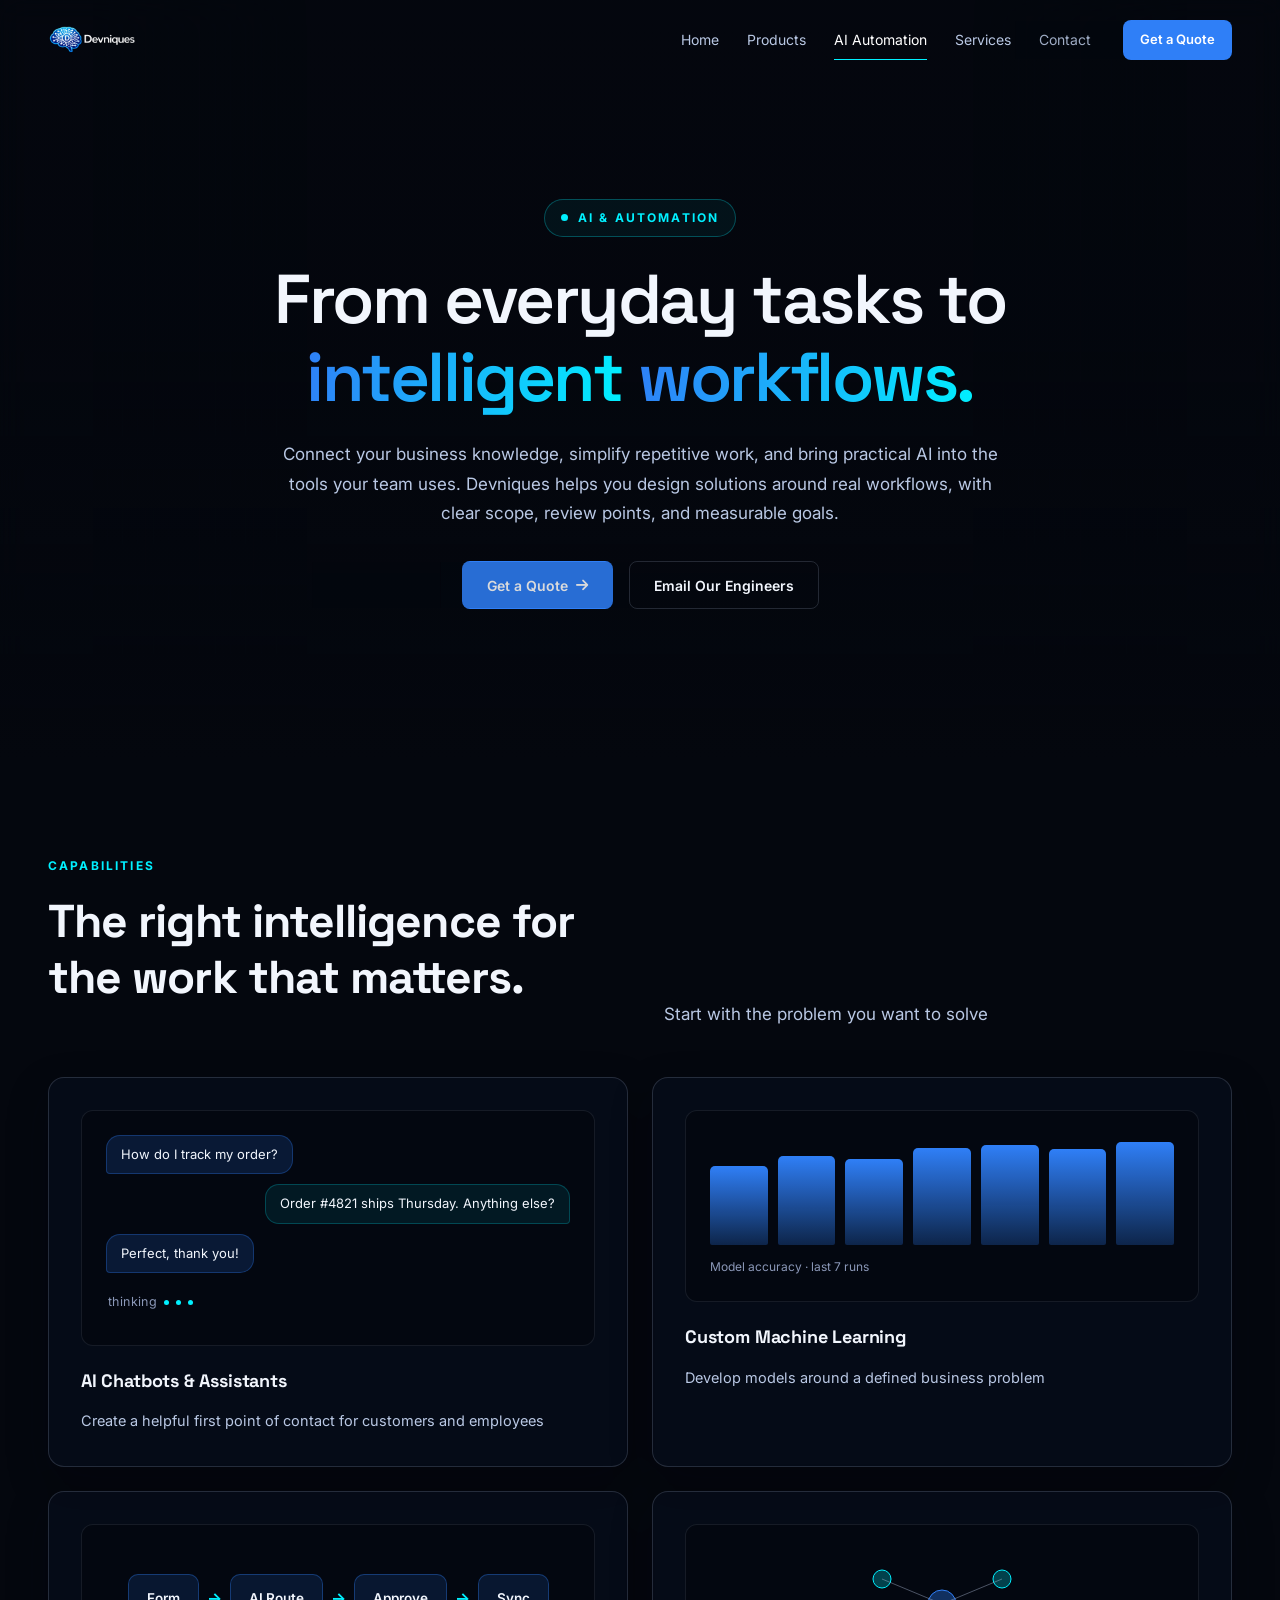
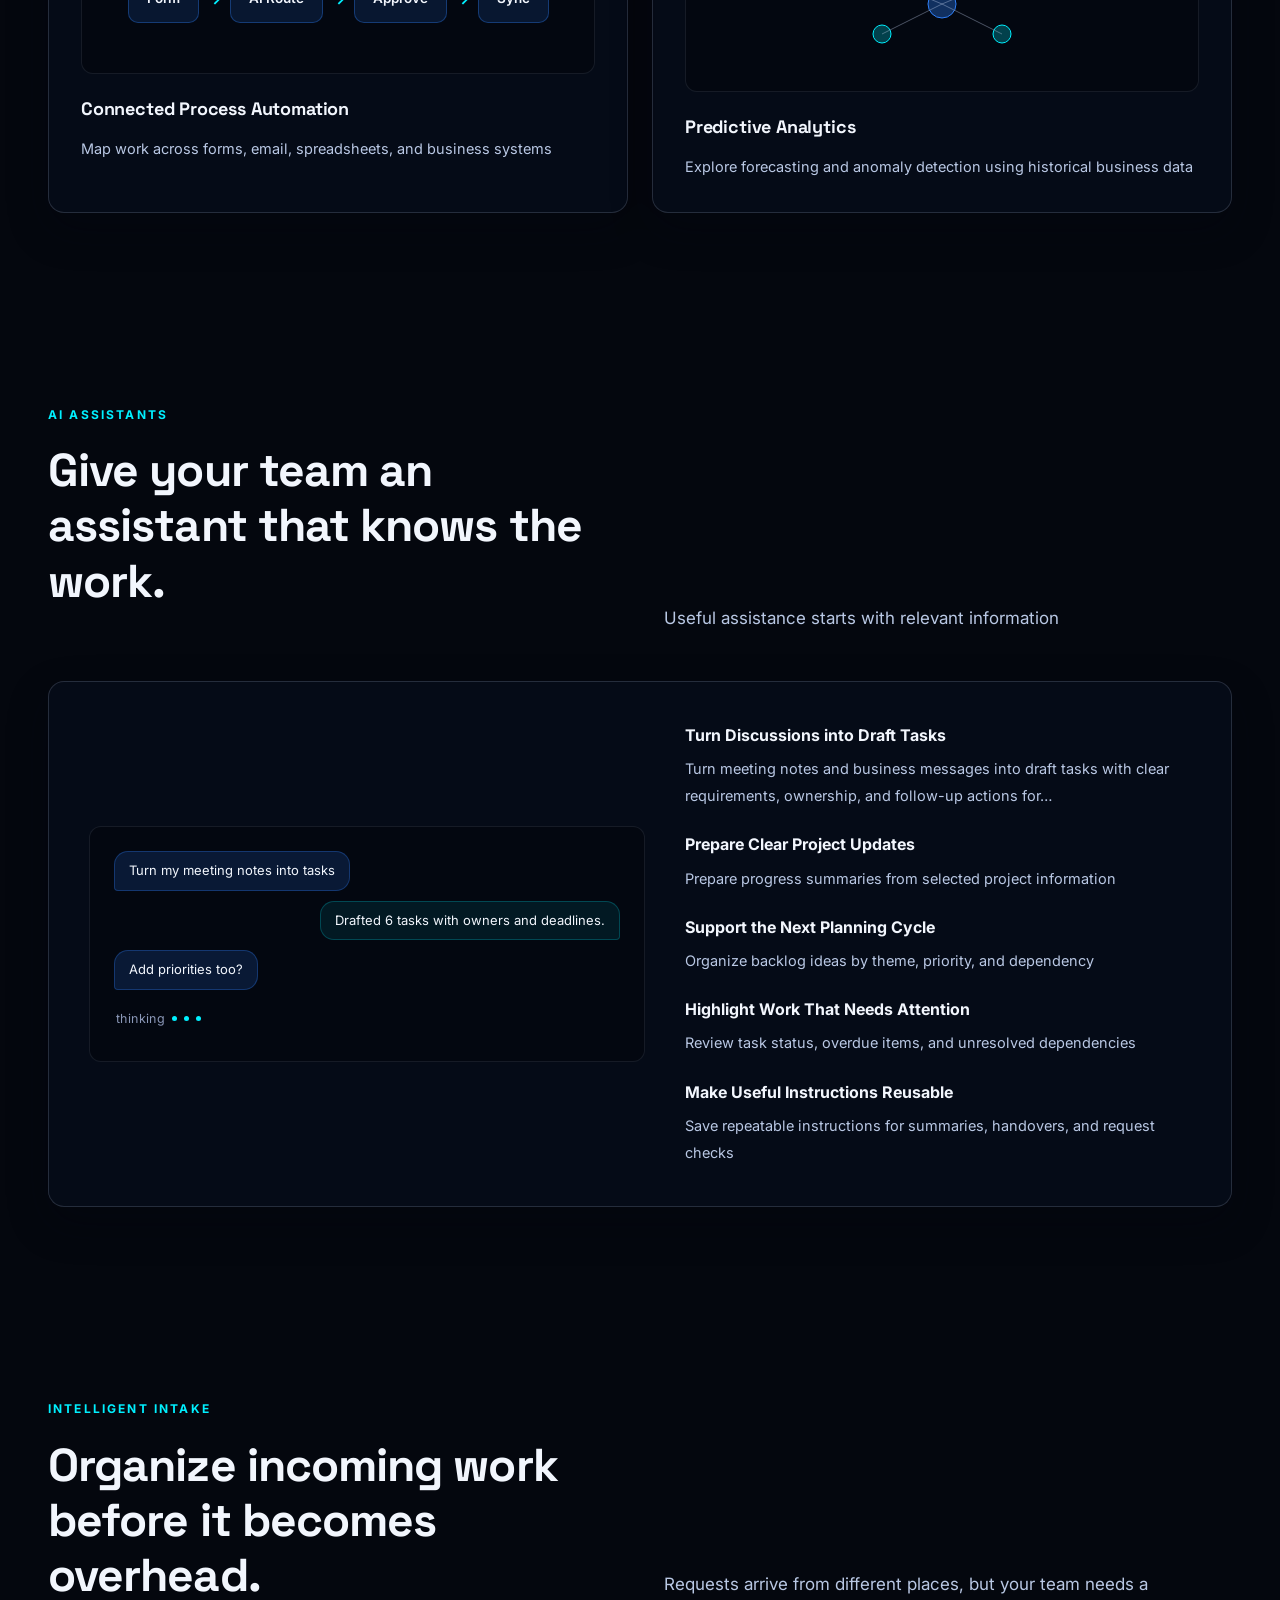
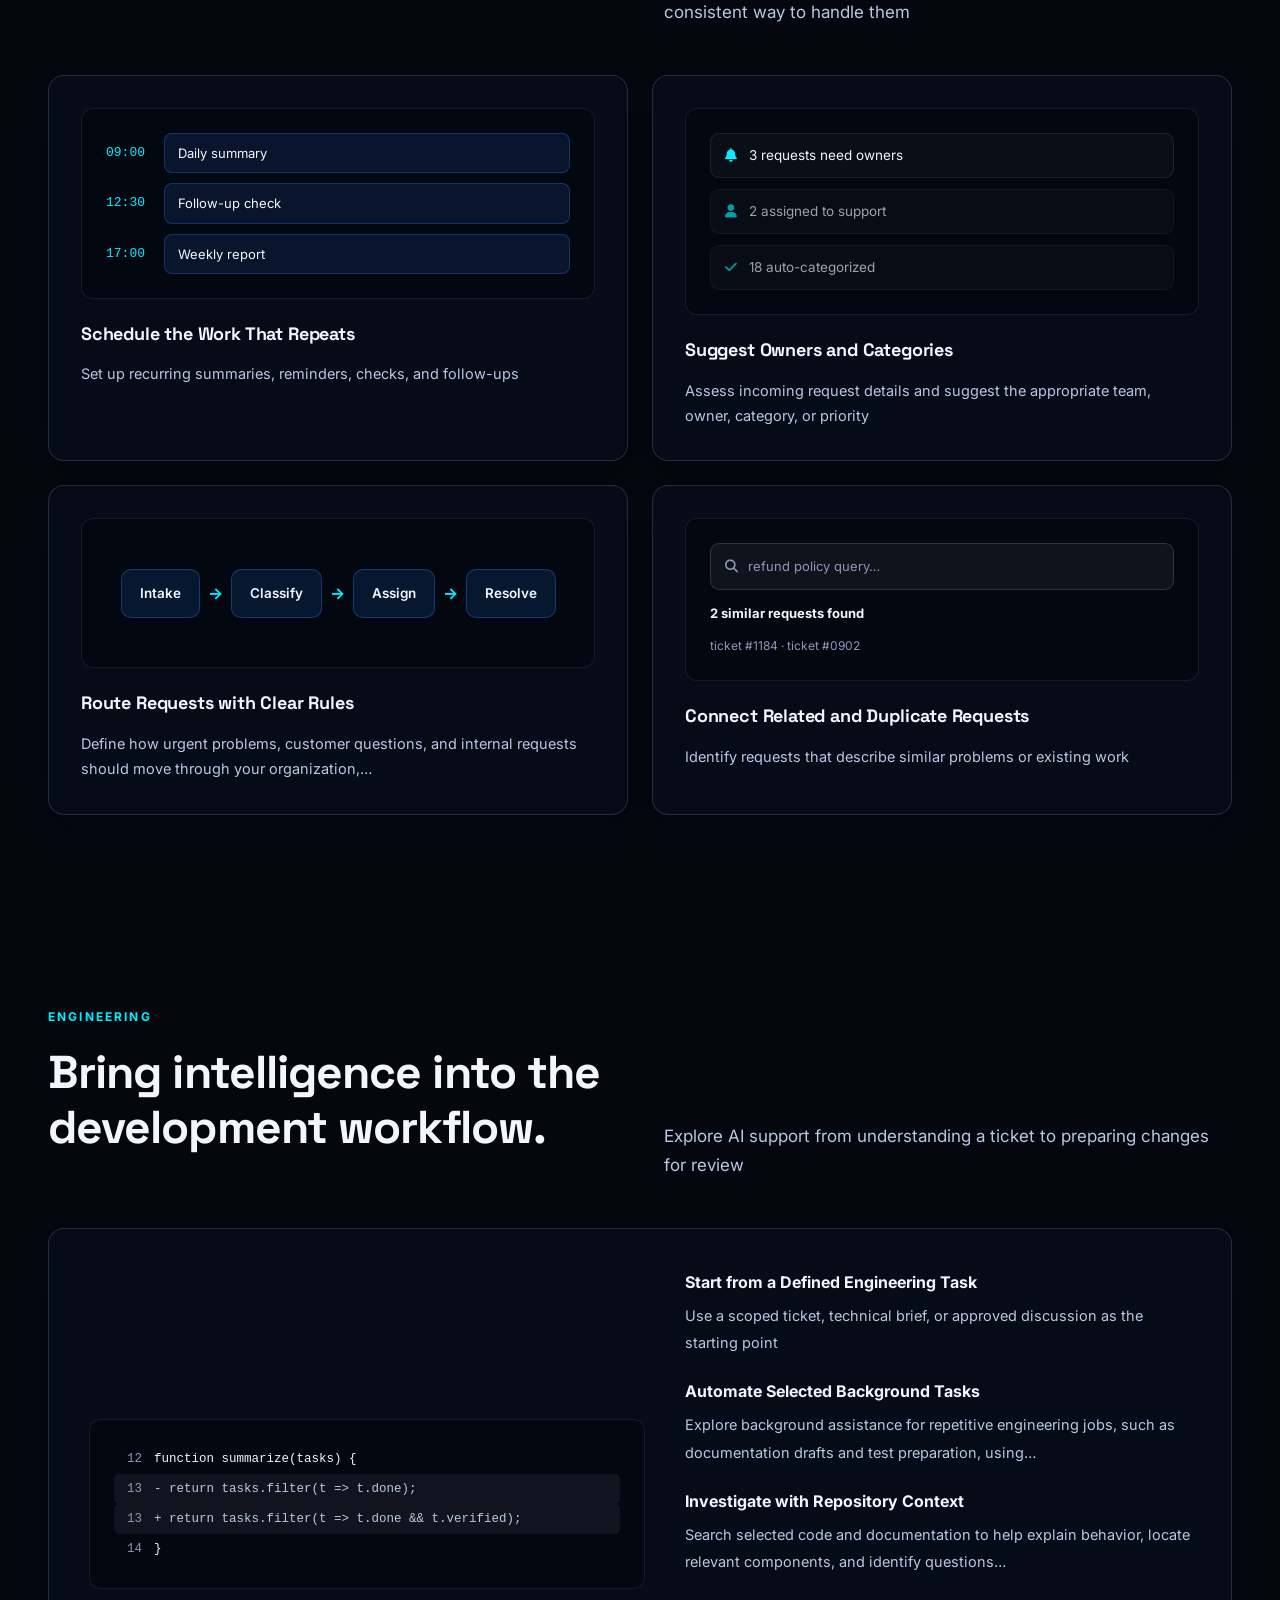
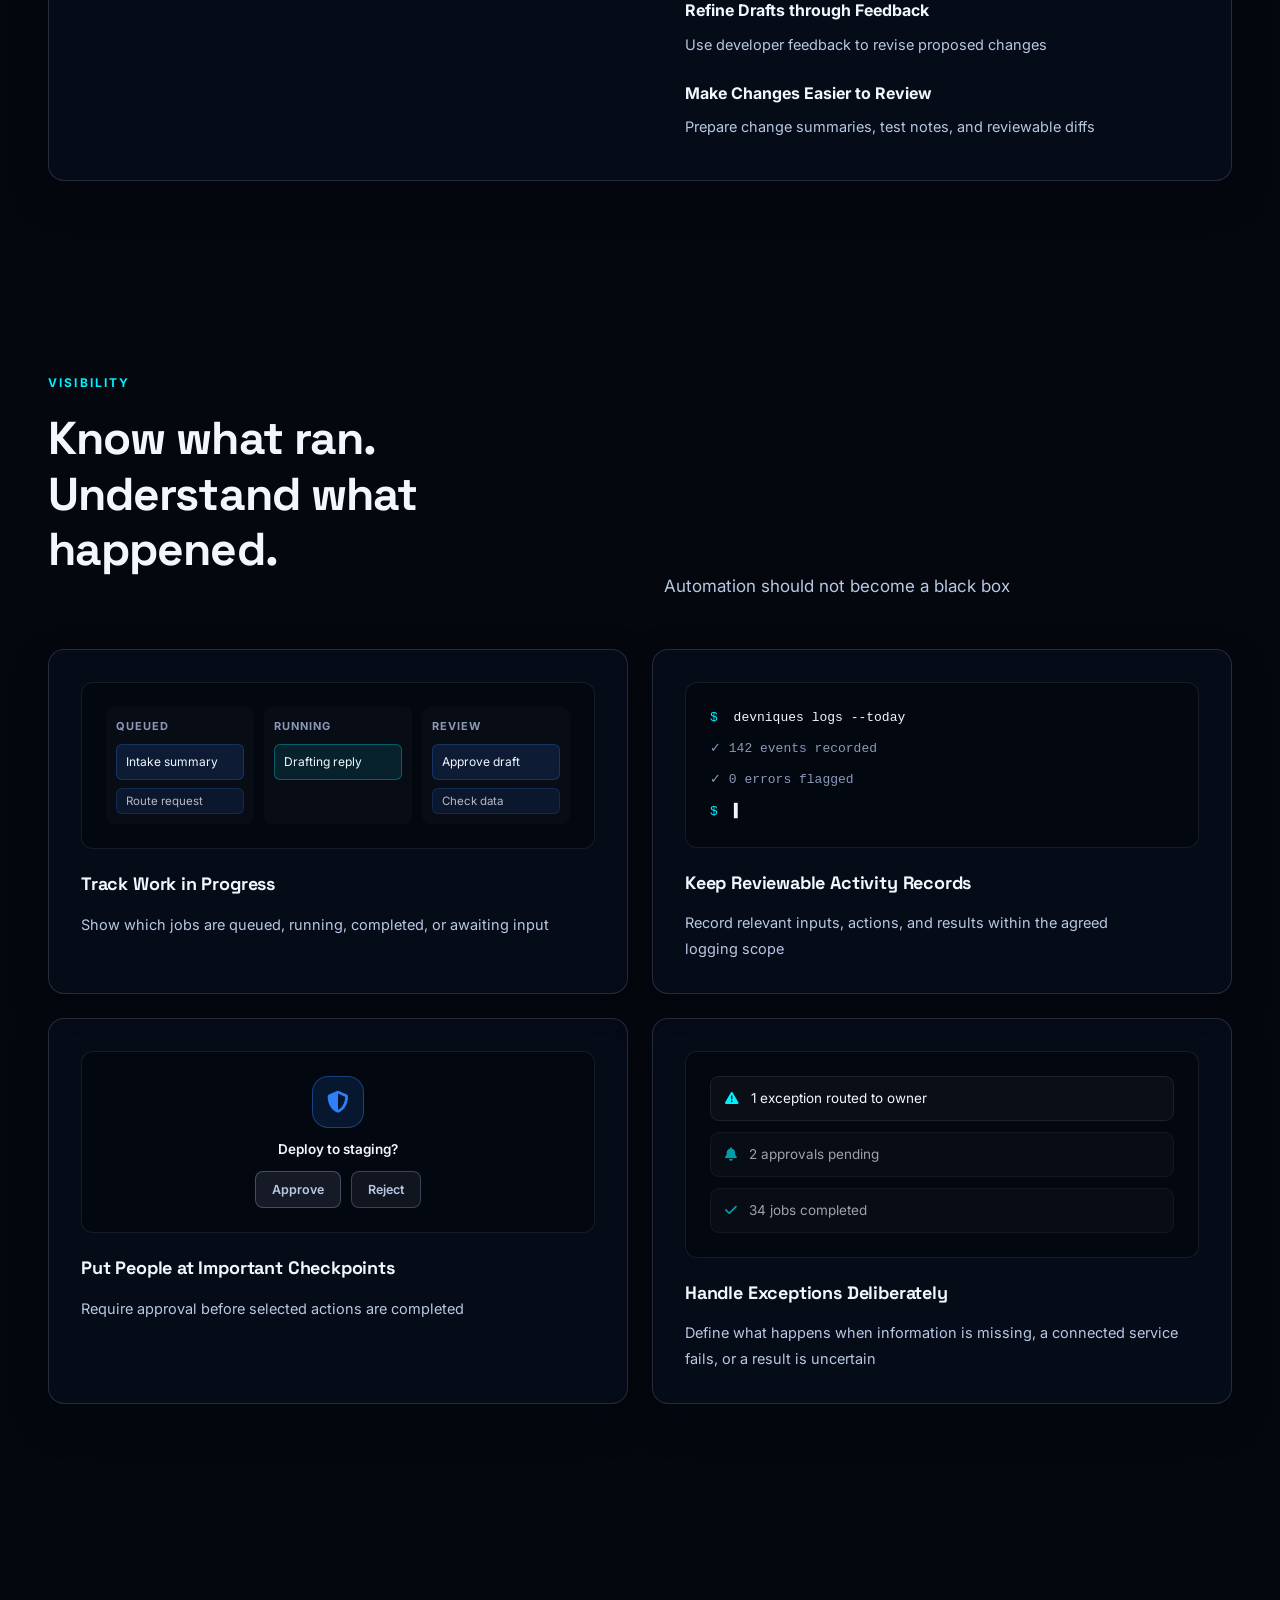
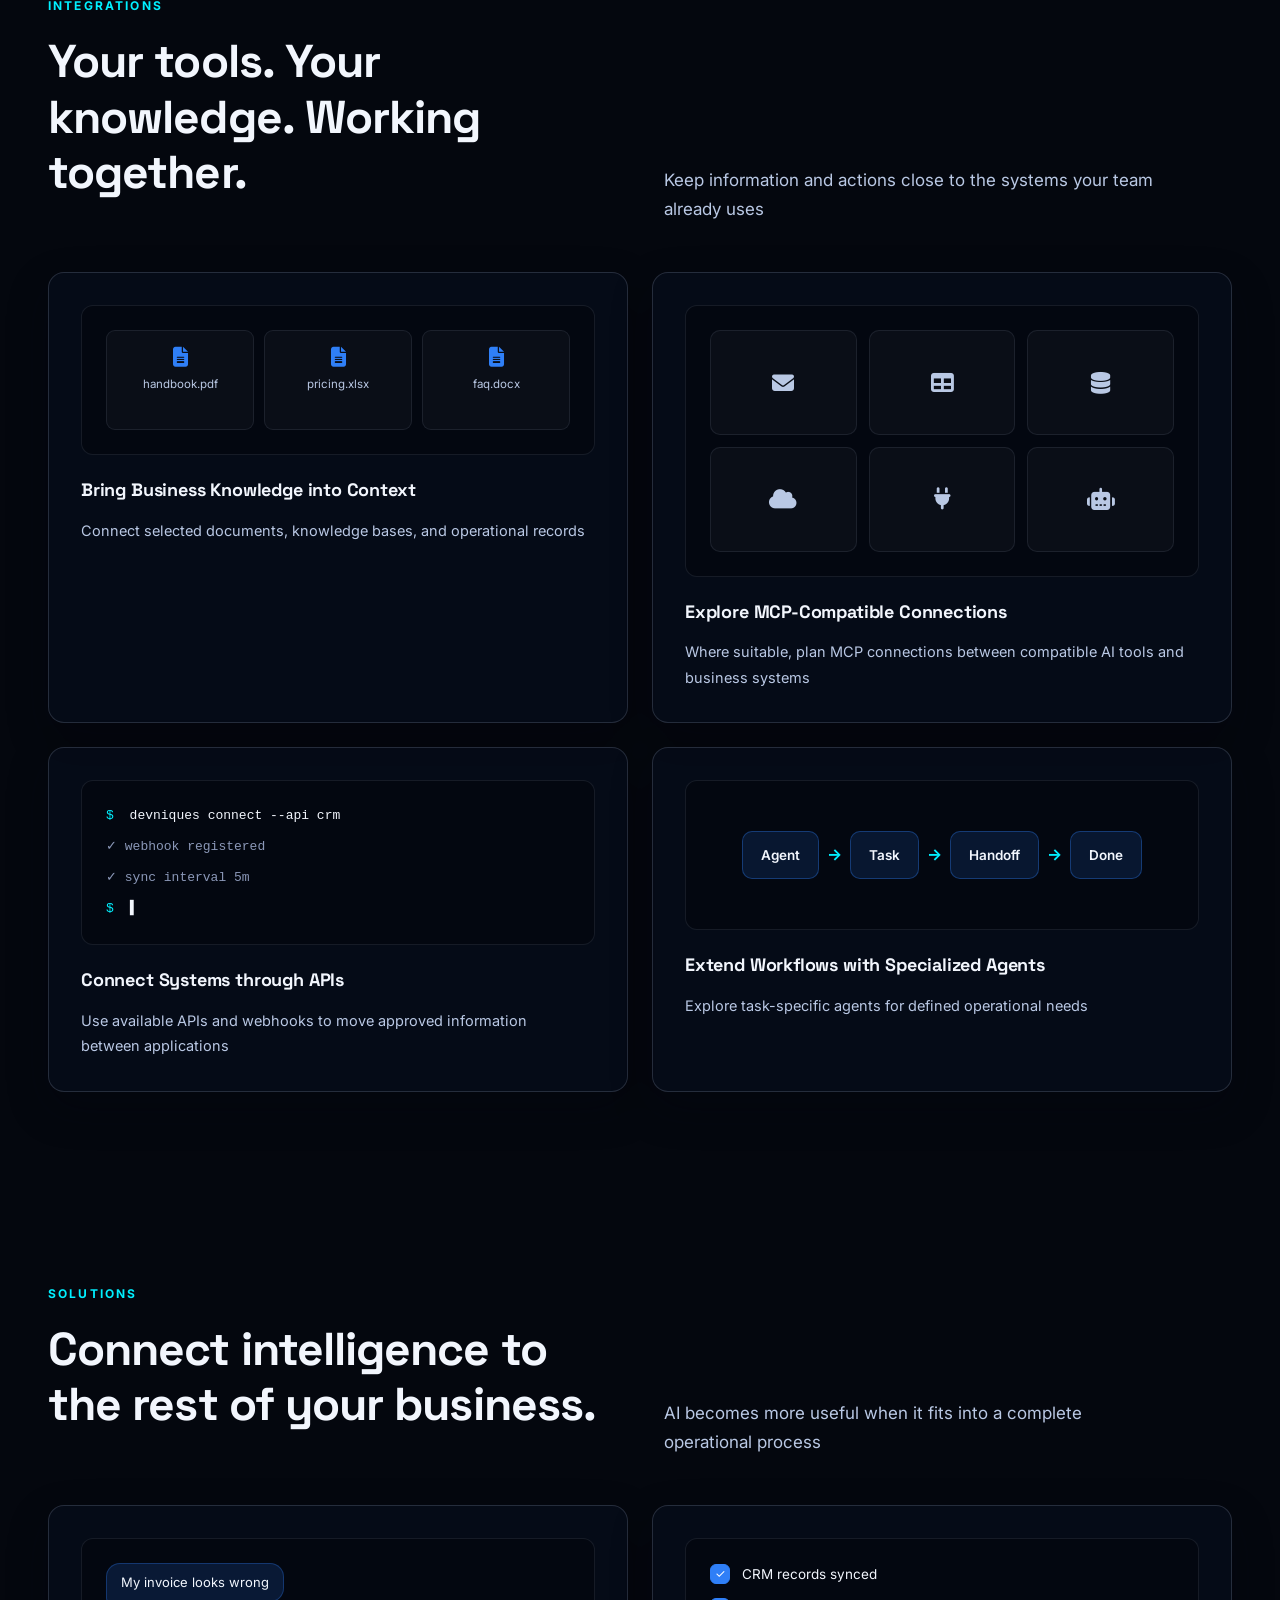
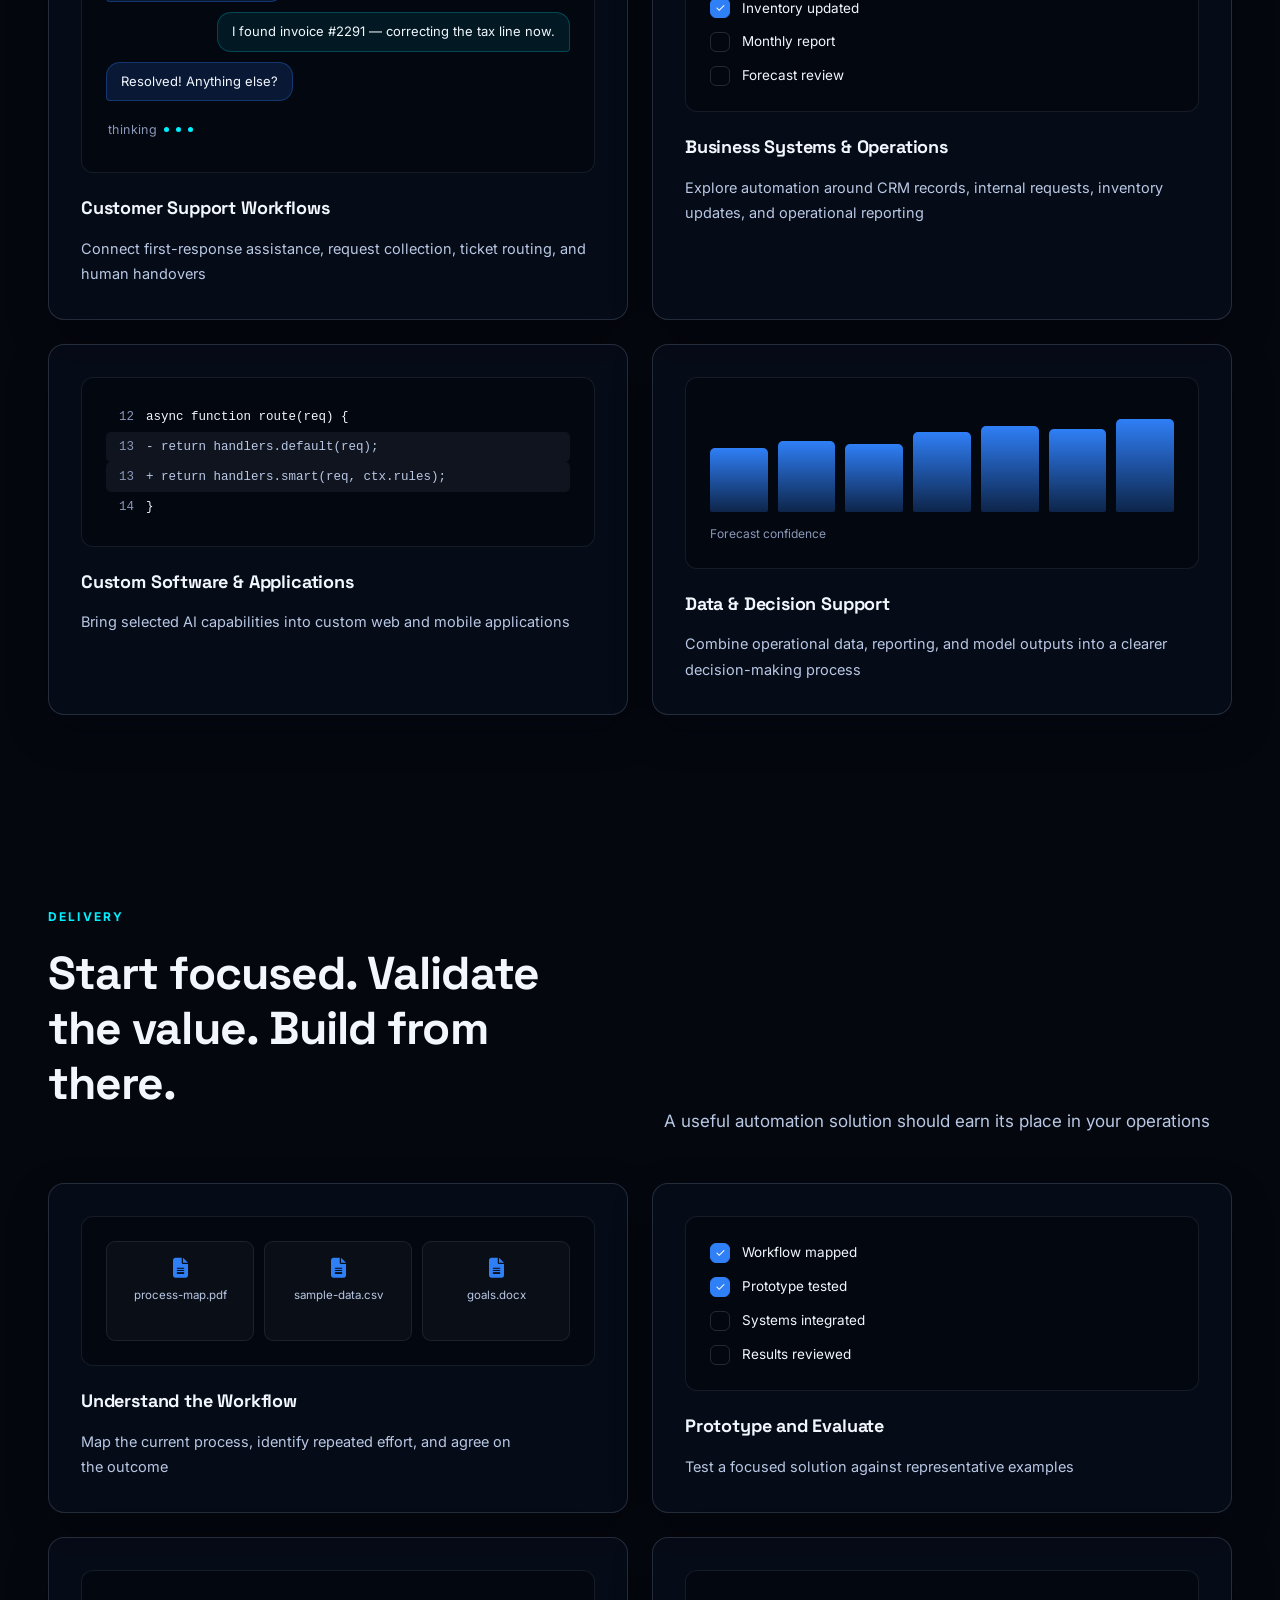
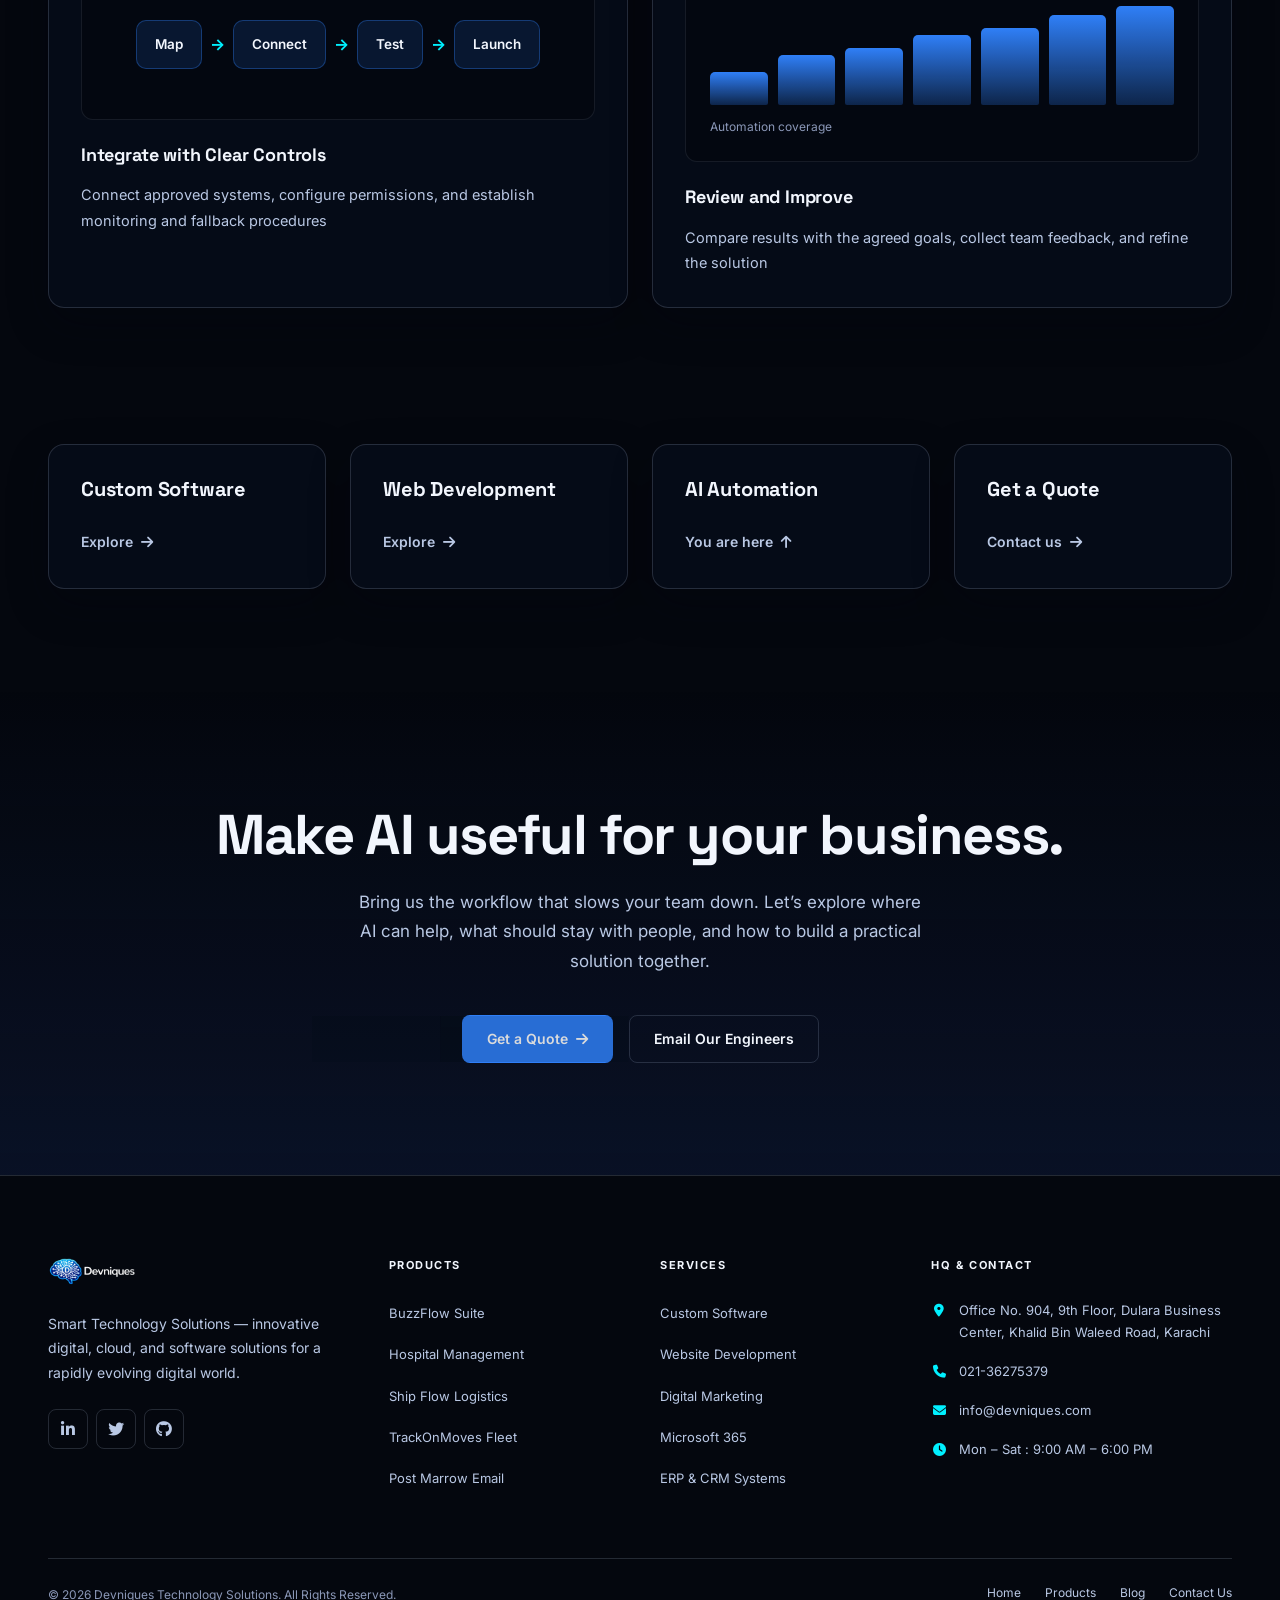
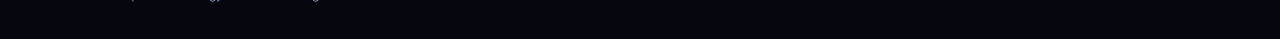
==== commit 4de8cf13: "Fix hero gradient overlap and service navigation links" ====
--- a/ai-automation.html
+++ b/ai-automation.html
@@ -464,8 +464,8 @@
 </section><!-- LINK CARDS -->
 <section class="lx-sec" style="padding:40px 0 100px">
   <div class="wrap"><div class="link-row rv">
-    <div class="link-card"><h3>Custom Software</h3><a class="more" href="index.html#products">Explore <i class="fa-solid fa-arrow-right"></i></a></div>
-    <div class="link-card"><h3>Web Development</h3><a class="more" href="index.html#products">Explore <i class="fa-solid fa-arrow-right"></i></a></div>
+    <div class="link-card"><h3>Custom Software</h3><a class="more" href="index.html#offer">Explore <i class="fa-solid fa-arrow-right"></i></a></div>
+    <div class="link-card"><h3>Web Development</h3><a class="more" href="index.html#offer">Explore <i class="fa-solid fa-arrow-right"></i></a></div>
     <div class="link-card"><h3>AI Automation</h3><a class="more" href="#top">You are here <i class="fa-solid fa-arrow-up"></i></a></div>
     <div class="link-card"><h3>Get a Quote</h3><a class="more" href="index.html#contact">Contact us <i class="fa-solid fa-arrow-right"></i></a></div>
   </div></div>
--- a/assets/shared.css
+++ b/assets/shared.css
@@ -166,7 +166,10 @@
 #sprog {width:100%;height:2px;transform:scaleX(0);transform-origin:left;background:var(--dv-blue);pointer-events:none}
 [data-hero],body.loaded [data-hero],.rv {opacity:1;transform:none;transition:none}
 .dv-word {display:inline-block;animation:dv-enter .55s var(--ease) both;animation-delay:calc(.16s + var(--word,0)*35ms)}
-.grad .dv-word,.accent .dv-word {background:inherit;background-clip:text;-webkit-background-clip:text}
+/* Clip the gradient only on the animated word, never on both nested layers. */
+.ln-hero h1.word-reveal .grad,.lx-hero h1.word-reveal .accent {background:none}
+.grad .dv-word {background:linear-gradient(110deg,var(--dv-text2),var(--dv-blue));background-clip:text;-webkit-background-clip:text}
+.accent .dv-word {background:linear-gradient(100deg,var(--dv-blue),var(--dv-cyan));background-clip:text;-webkit-background-clip:text}
 .hero-step {animation:dv-enter .65s var(--ease) both;animation-delay:calc(.12s + var(--step,0)*80ms)}
 .rv.reveal-ready {opacity:0;transform:translateY(24px);transition:opacity .65s var(--ease),transform .65s var(--ease);transition-delay:calc(var(--step,0)*75ms)}
 .rv.reveal-ready.in {opacity:1;transform:none}
